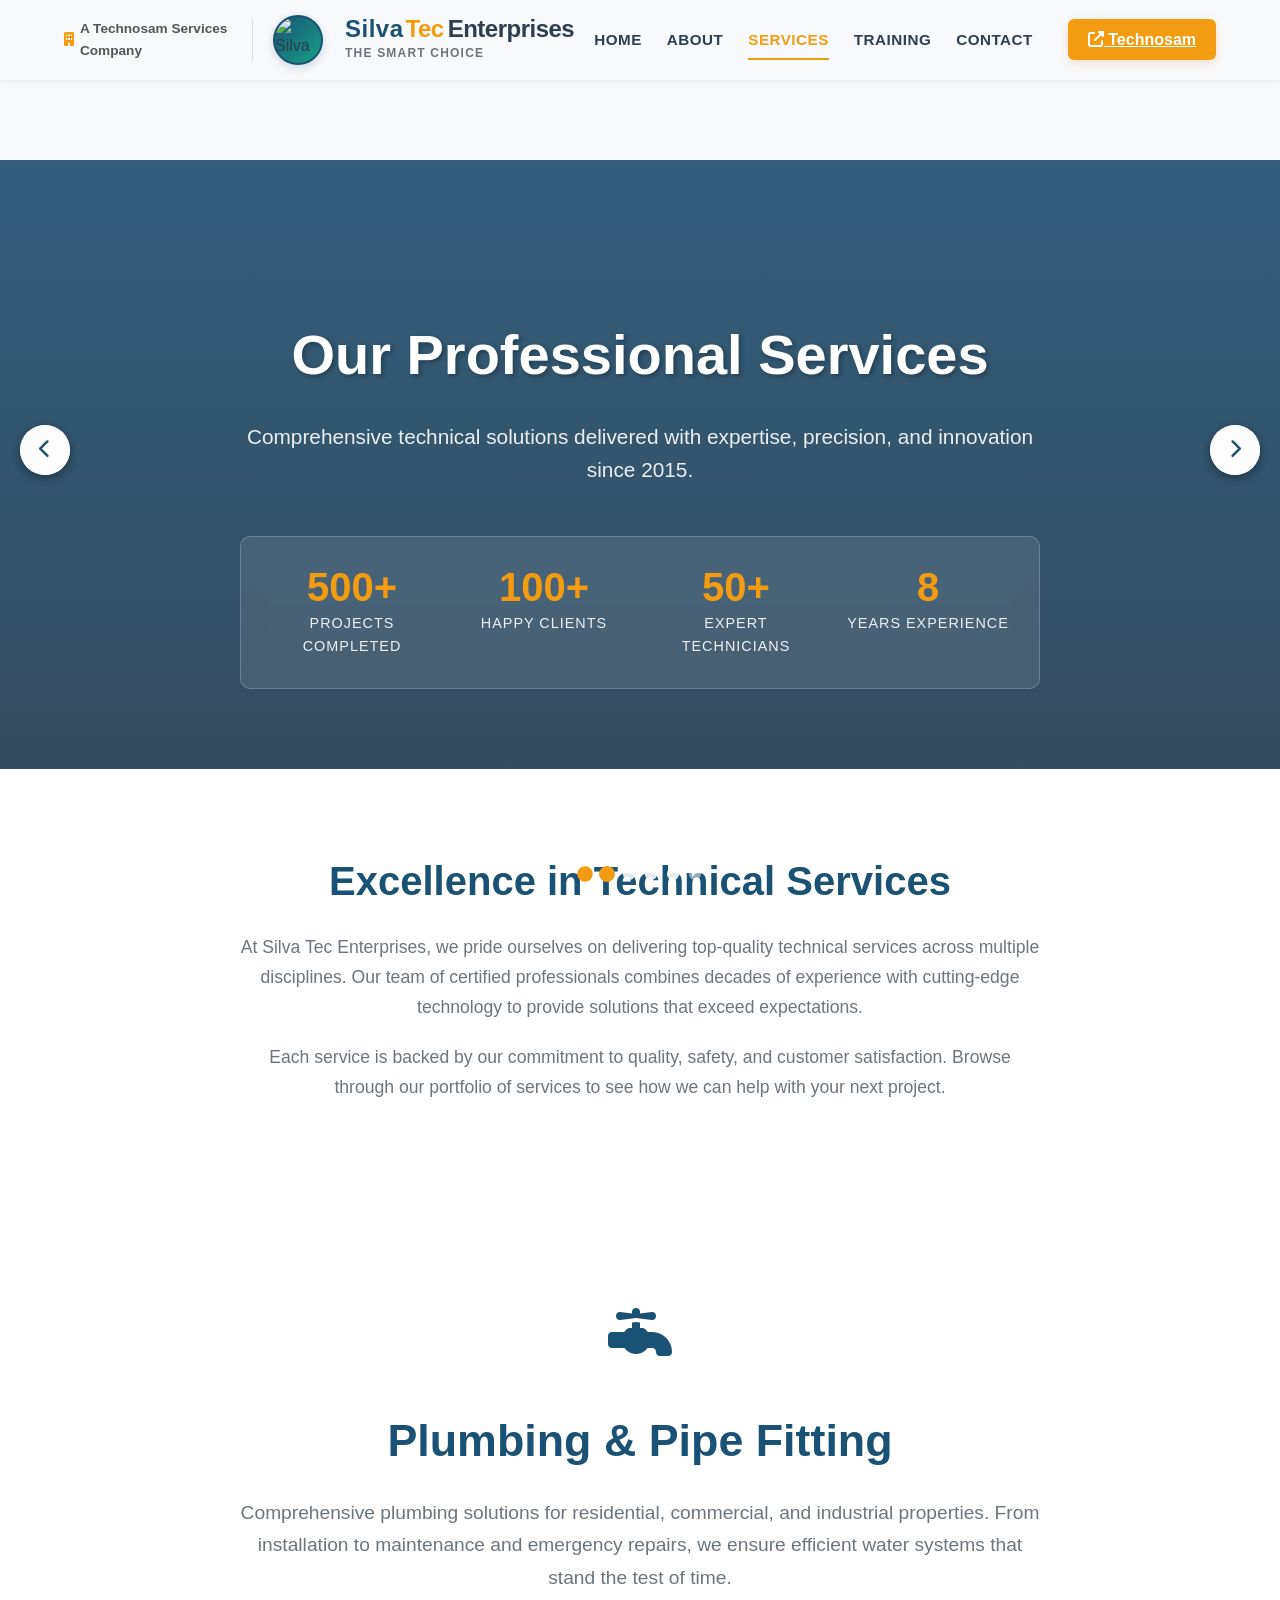
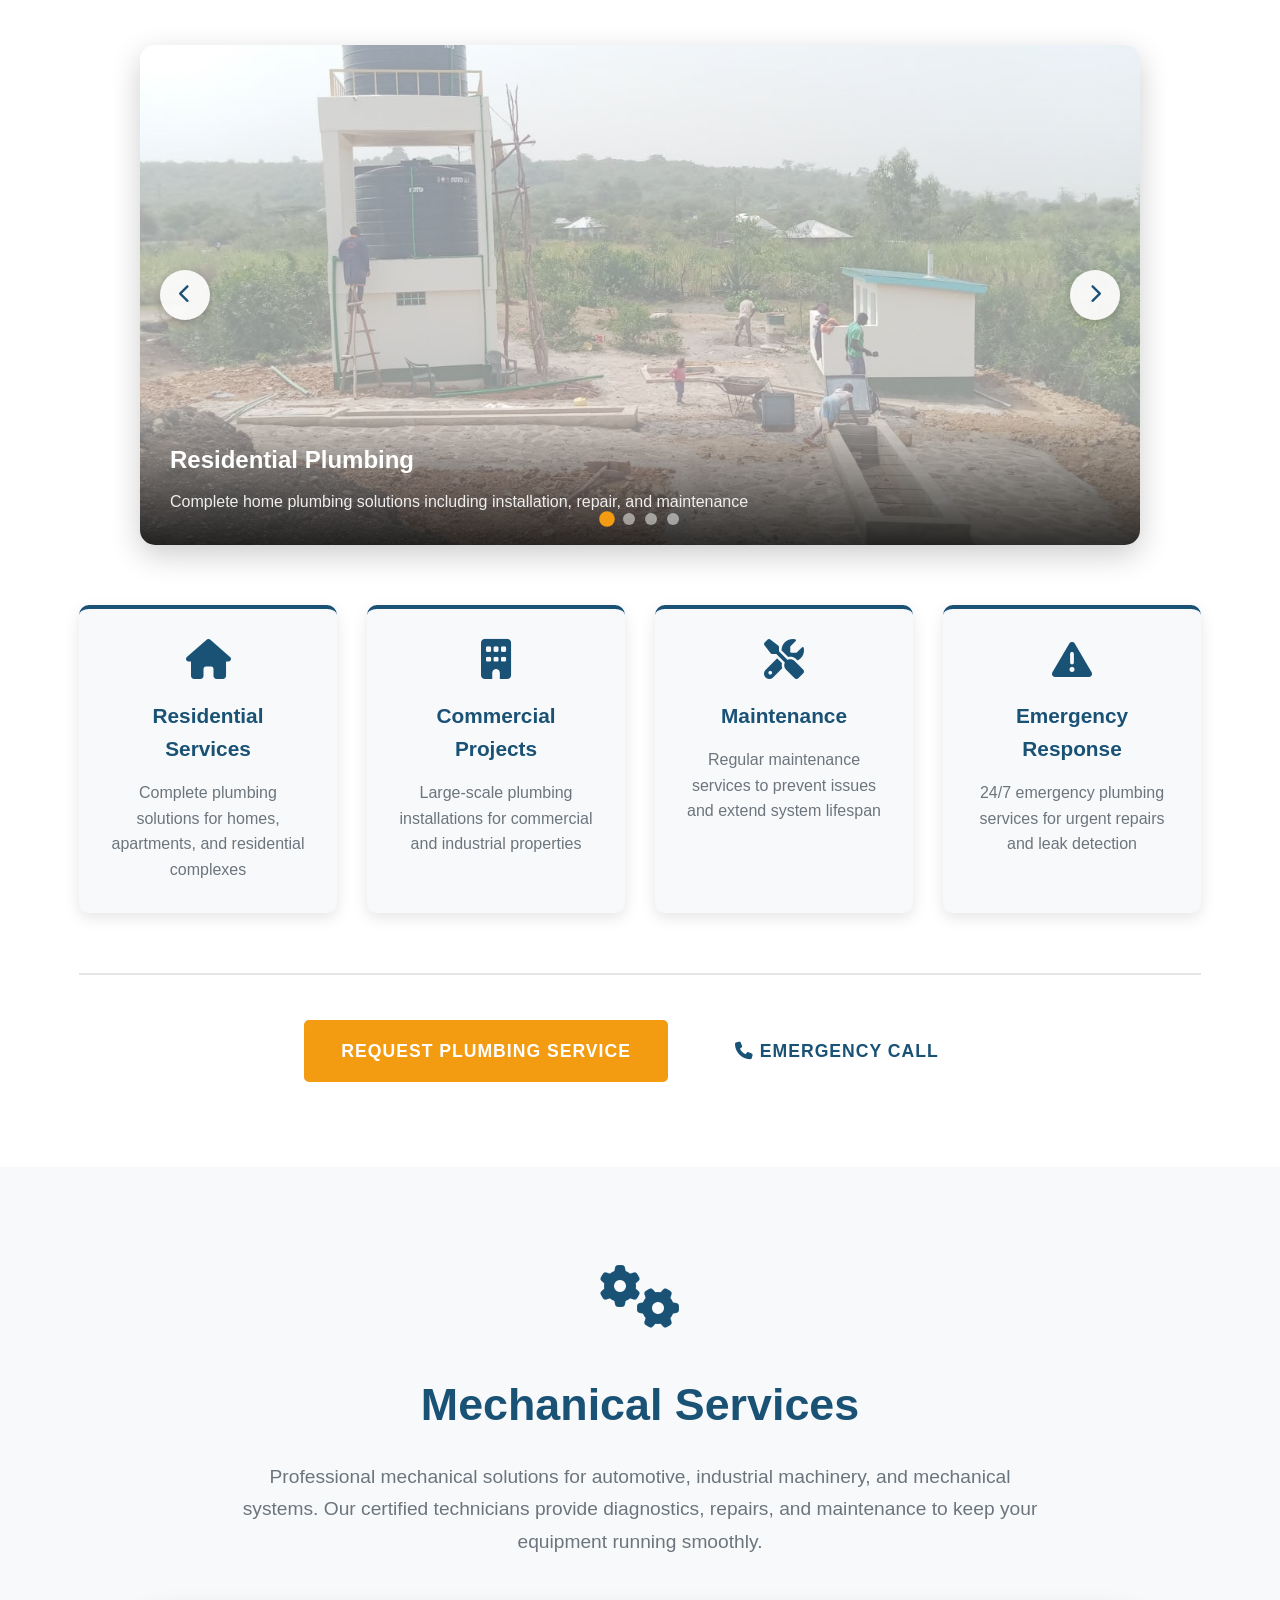
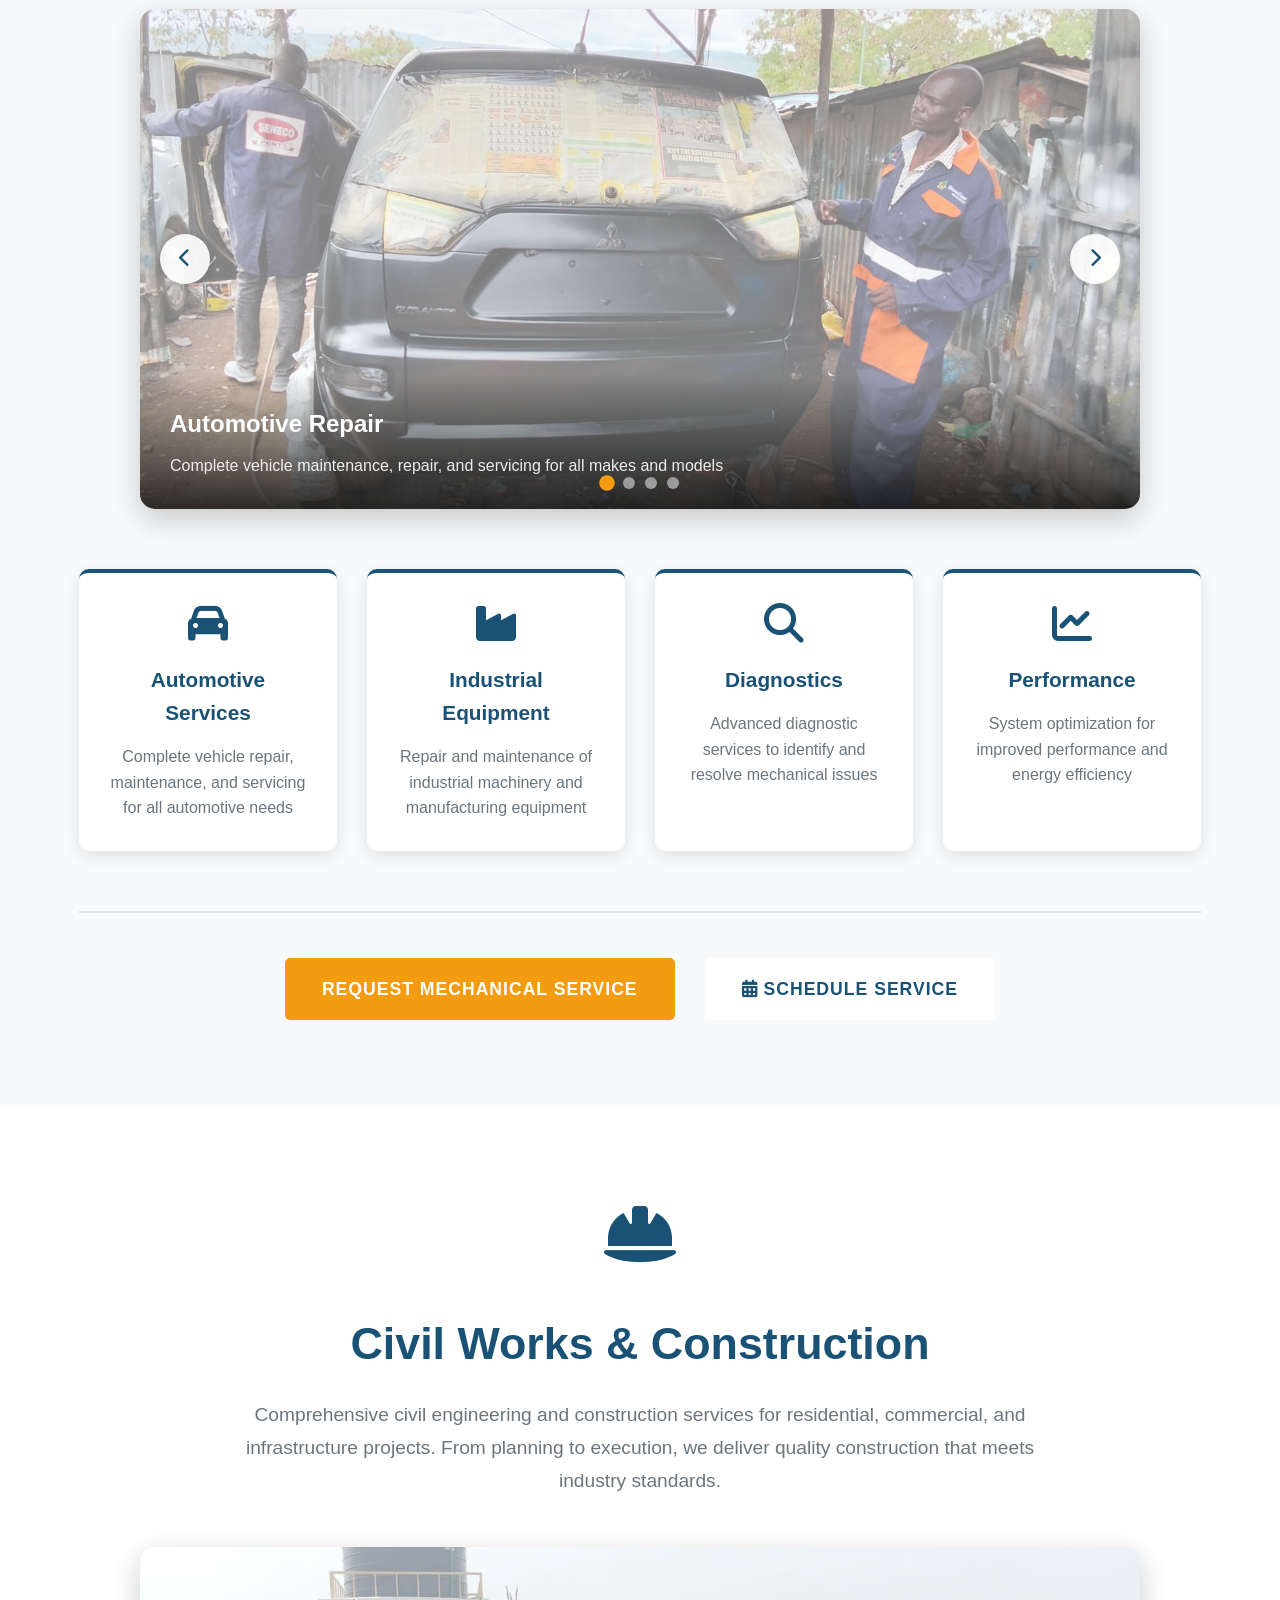
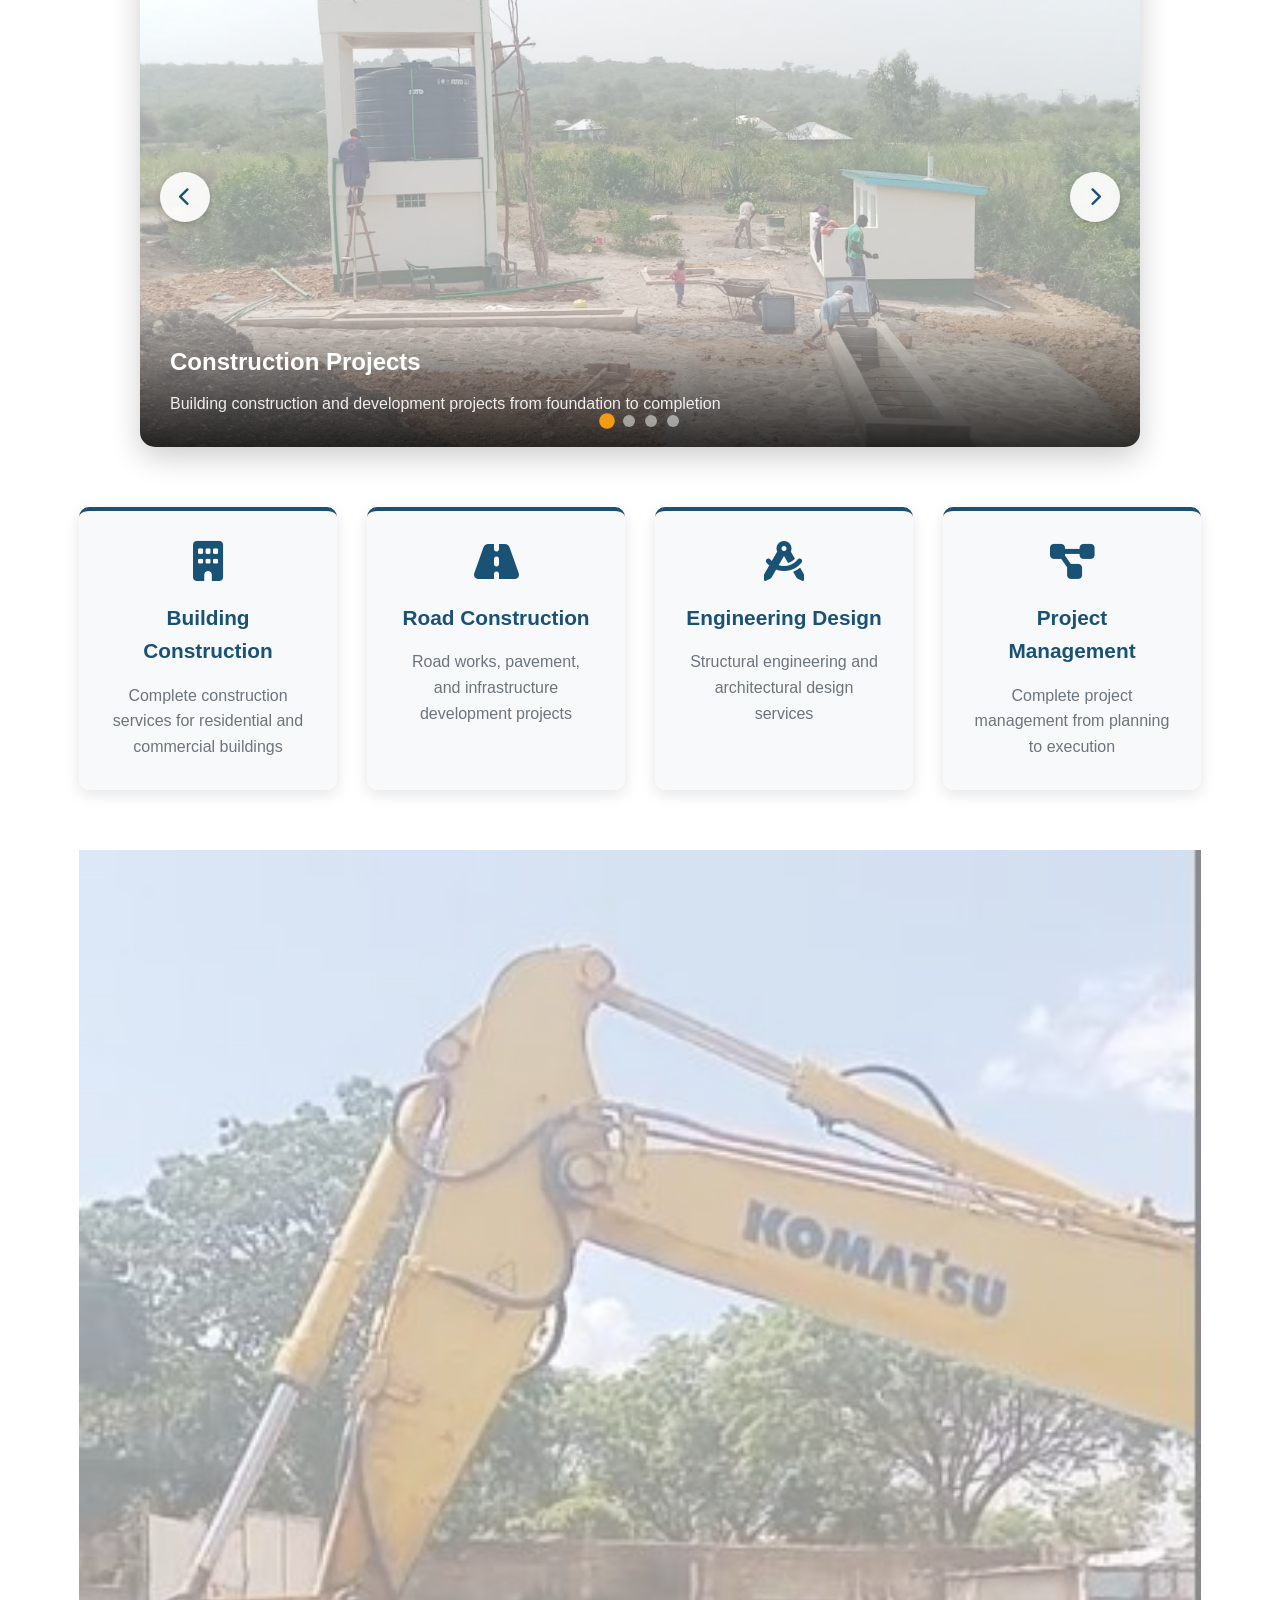
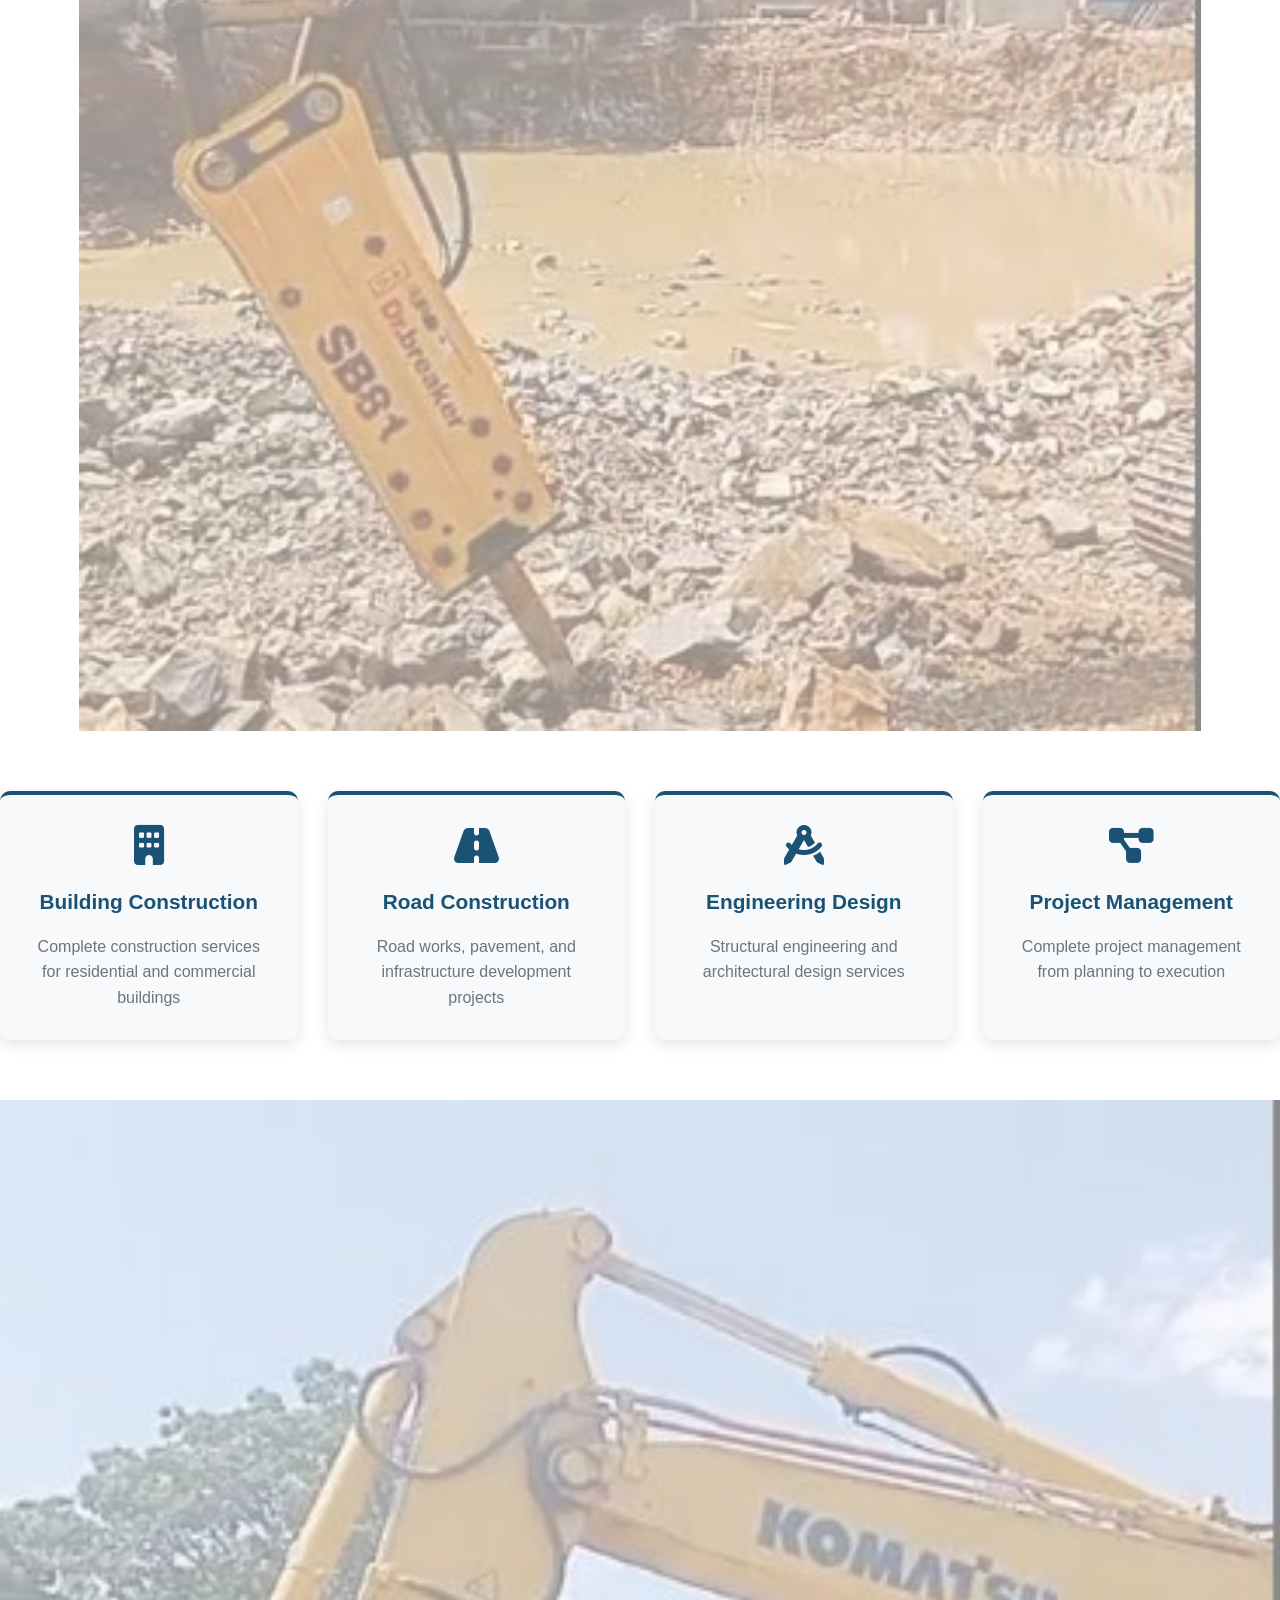
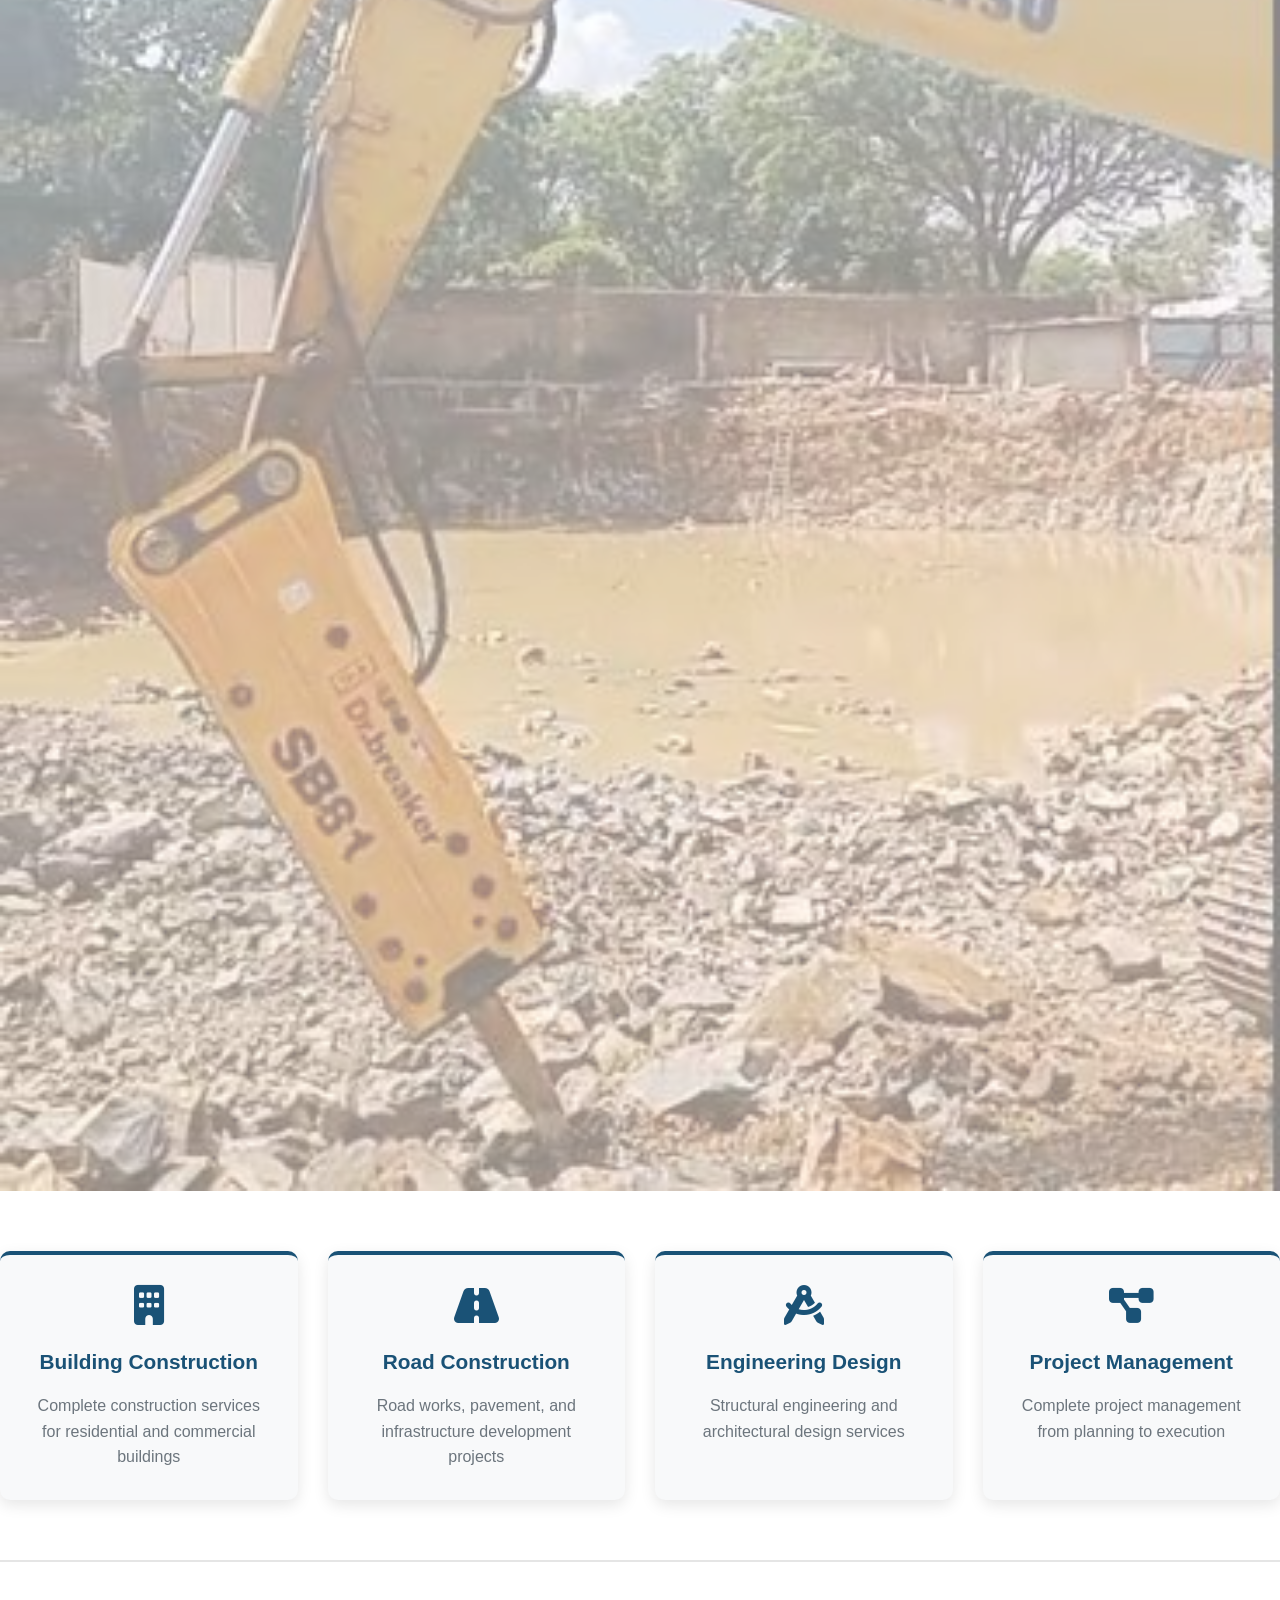
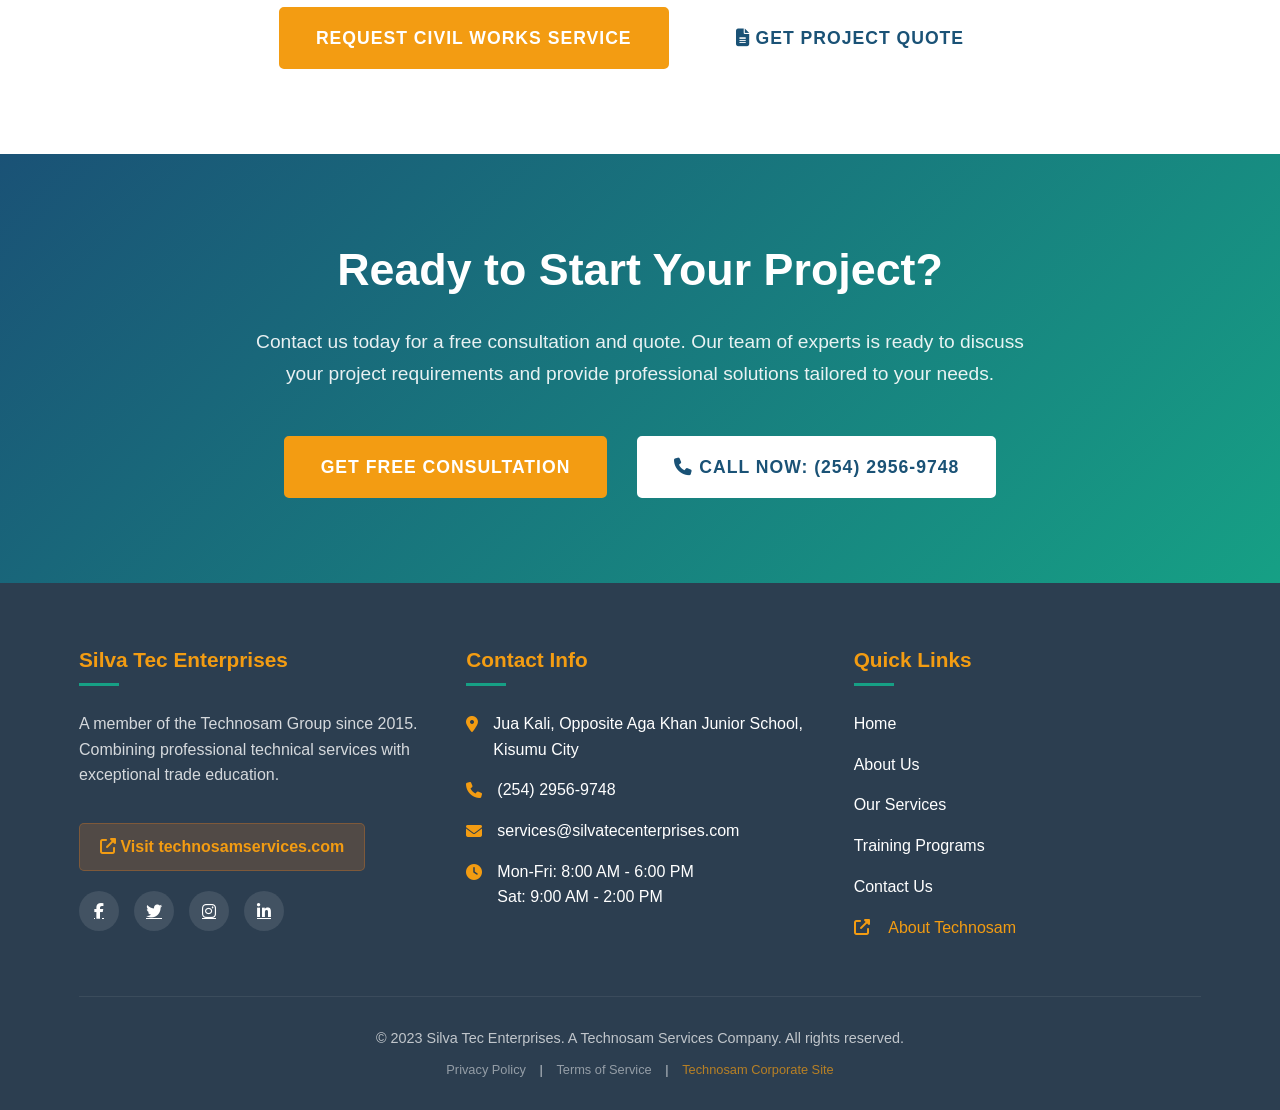
==== services.html @ b2f4f378 "services.html" ====
<!DOCTYPE html>
<html lang="en">
<head>
    <meta charset="UTF-8">
    <meta name="viewport" content="width=device-width, initial-scale=1.0">
    <title>Our Services | Silva Tec Enterprises - Technical Excellence</title>
    <link rel="stylesheet" href="https://cdnjs.cloudflare.com/ajax/libs/font-awesome/6.4.0/css/all.min.css">
    <link rel="stylesheet" href="style.css">
    <link rel="stylesheet" href="services.css">
</head>
<body>
    <!-- Header with Logo - Same as Landing Page -->
    <header>
        <div class="container header-container">
            <div class="logo-section">
                <div class="parent-company">
                    <a href="https://www.technosamservices.com/" target="_blank">
                        <i class="fas fa-building"></i>
                        A Technosam Services Company
                    </a>
                </div>
                
                <div class="logo">
                    <!-- Logo Image -->
                    <div class="logo-image">
                        <img src="https://via.placeholder.com/50x50/1a5276/ffffff?text=STE" alt="Silva Tec Enterprises Logo" id="logo-img">
                    </div>
                    <div class="logo-text-container">
                        <div class="logo-text">
                            <span class="logo-part-1">Silva</span>
                            <span class="logo-part-2">Tec</span>
                            <span class="logo-part-3">Enterprises</span>
                        </div>
                        <div class="logo-subtitle">The Smart Choice</div>
                    </div>
                </div>
            </div>
            
            <button class="mobile-menu-btn" id="mobileMenuBtn">
                <i class="fas fa-bars"></i>
            </button>
            
            <nav id="mainNav">
                <ul class="nav-menu">
                    <li class="nav-item"><a href="index.html" class="nav-link">Home</a></li>
                    <li class="nav-item"><a href="index.html#about" class="nav-link">About</a></li>
                    <li class="nav-item"><a href="#services-hero" class="nav-link active">Services</a></li>
                    <li class="nav-item"><a href="index.html#training" class="nav-link">Training</a></li>
                    <li class="nav-item"><a href="index.html#contact" class="nav-link">Contact</a></li>
                    <li class="nav-item nav-special">
                        <a href="https://www.technosamservices.com/" target="_blank" class="nav-special-link">
                            <i class="fas fa-external-link-alt"></i> Technosam
                        </a>
                    </li>
                </ul>
            </nav>
        </div>
    </header>

    <!-- Services Hero Section -->
    <section class="services-hero" id="services-hero">
        <div class="container">
            <div class="services-hero-content">
                <h1>Our Professional Services</h1>
                <p class="hero-subtitle">Comprehensive technical solutions delivered with expertise, precision, and innovation since 2015.</p>
                <div class="hero-stats">
                    <div class="stat">
                        <span class="stat-number">500+</span>
                        <span class="stat-label">Projects Completed</span>
                    </div>
                    <div class="stat">
                        <span class="stat-number">100+</span>
                        <span class="stat-label">Happy Clients</span>
                    </div>
                    <div class="stat">
                        <span class="stat-number">50+</span>
                        <span class="stat-label">Expert Technicians</span>
                    </div>
                    <div class="stat">
                        <span class="stat-number">8</span>
                        <span class="stat-label">Years Experience</span>
                    </div>
                </div>
            </div>
        </div>
    </section>

    <!-- Services Introduction -->
    <section class="services-intro">
        <div class="container">
            <div class="intro-content">
                <h2>Excellence in Technical Services</h2>
                <p>At Silva Tec Enterprises, we pride ourselves on delivering top-quality technical services across multiple disciplines. Our team of certified professionals combines decades of experience with cutting-edge technology to provide solutions that exceed expectations.</p>
                <p>Each service is backed by our commitment to quality, safety, and customer satisfaction. Browse through our portfolio of services to see how we can help with your next project.</p>
            </div>
        </div>
    </section>

    <!-- Metal Work Service -->
    <!-- Gallery Dots for Metal Work (6 slides) -->
<div class="gallery-dots">
    <span class="dot active" data-slide="0"></span>
    <span class="dot" data-slide="1"></span>
    <span class="dot" data-slide="2"></span>
    <span class="dot" data-slide="3"></span>
    <span class="dot" data-slide="4"></span>
    <span class="dot" data-slide="5"></span>
</div>

    <!-- Plumbing Service -->
    <section class="service-section alt-bg" id="plumbing">
        <div class="container">
            <div class="service-header">
                <div class="service-icon-large">
                    <i class="fas fa-faucet"></i>
                </div>
                <h2>Plumbing & Pipe Fitting</h2>
                <p class="service-description">Comprehensive plumbing solutions for residential, commercial, and industrial properties. From installation to maintenance and emergency repairs, we ensure efficient water systems that stand the test of time.</p>
            </div>
            
            <!-- Service Sliding Gallery -->
            <div class="service-gallery">
                <div class="gallery-container">
                    <div class="gallery-slider">
                        <!-- Slide 1 -->
                        <div class="gallery-slide active">
                            <img src="masonryplumbing.jpg" alt="Residential Plumbing">
                            <div class="slide-caption">
                                <h4>Residential Plumbing</h4>
                                <p>Complete home plumbing solutions including installation, repair, and maintenance</p>
                            </div>
                        </div>
                        <!-- Slide 2 -->
                        <div class="gallery-slide">
                            <img src="complumb.jpg" alt="Commercial Plumbing">
                            <div class="slide-caption">
                                <h4>Commercial Plumbing</h4>
                                <p>Large-scale commercial plumbing systems for offices, hotels, and institutions</p>
                            </div>
                        </div>
                        <!-- Slide 3 -->
                        <div class="gallery-slide">
                            <img src="complumb.jpg" alt="Pipe Installation">
                            <div class="slide-caption">
                                <h4>Pipe Installation</h4>
                                <p>Professional pipe installation using high-quality materials and techniques</p>
                            </div>
                        </div>
                        <!-- Slide 4 -->
                        <div class="gallery-slide">
                            <img src="https://images.unsplash.com/photo-1581093450795-2a6d81f2f37b?ixlib=rb-4.0.3&auto=format&fit=crop&w=1200&q=80" alt="Emergency Repairs">
                            <div class="slide-caption">
                                <h4>Emergency Repairs</h4>
                                <p>24/7 emergency plumbing services for urgent repairs and maintenance</p>
                            </div>
                        </div>
                    </div>
                    
                    <!-- Gallery Controls -->
                    <button class="gallery-prev"><i class="fas fa-chevron-left"></i></button>
                    <button class="gallery-next"><i class="fas fa-chevron-right"></i></button>
                    
                    <!-- Gallery Dots -->
                    <div class="gallery-dots">
                        <span class="dot active" data-slide="0"></span>
                        <span class="dot" data-slide="1"></span>
                        <span class="dot" data-slide="2"></span>
                        <span class="dot" data-slide="3"></span>
                    </div>
                </div>
            </div>
            
            <div class="service-features-grid">
                <div class="feature">
                    <i class="fas fa-home"></i>
                    <h4>Residential Services</h4>
                    <p>Complete plumbing solutions for homes, apartments, and residential complexes</p>
                </div>
                <div class="feature">
                    <i class="fas fa-building"></i>
                    <h4>Commercial Projects</h4>
                    <p>Large-scale plumbing installations for commercial and industrial properties</p>
                </div>
                <div class="feature">
                    <i class="fas fa-tools"></i>
                    <h4>Maintenance</h4>
                    <p>Regular maintenance services to prevent issues and extend system lifespan</p>
                </div>
                <div class="feature">
                    <i class="fas fa-exclamation-triangle"></i>
                    <h4>Emergency Response</h4>
                    <p>24/7 emergency plumbing services for urgent repairs and leak detection</p>
                </div>
            </div>
            
            <div class="service-cta">
                <a href="contact.html" class="cta-button">Request Plumbing Service</a>
                <a href="tel:+25429569748" class="cta-button secondary">
                    <i class="fas fa-phone"></i> Emergency Call
                </a>
            </div>
        </div>
    </section>

    <!-- Mechanics Service -->
    <section class="service-section" id="mechanics">
        <div class="container">
            <div class="service-header">
                <div class="service-icon-large">
                    <i class="fas fa-cogs"></i>
                </div>
                <h2>Mechanical Services</h2>
                <p class="service-description">Professional mechanical solutions for automotive, industrial machinery, and mechanical systems. Our certified technicians provide diagnostics, repairs, and maintenance to keep your equipment running smoothly.</p>
            </div>
            
            <!-- Service Sliding Gallery -->
            <div class="service-gallery">
                <div class="gallery-container">
                    <div class="gallery-slider">
                        <!-- Slide 1 -->
                        <div class="gallery-slide active">
                            <img src="automotive3.jpg" alt="Automotive Repair">
                            <div class="slide-caption">
                                <h4>Automotive Repair</h4>
                                <p>Complete vehicle maintenance, repair, and servicing for all makes and models</p>
                            </div>
                        </div>
                        <!-- Slide 2 -->
                        <div class="gallery-slide">
                            <img src="industrialm1.jpg" alt="Industrial Machinery">
                            <div class="slide-caption">
                                <h4>Industrial Machinery</h4>
                                <p>Repair and maintenance of industrial equipment and manufacturing machinery</p>
                            </div>
                        </div>
                        <!-- Slide 3 -->
                        <div class="gallery-slide">
                            <img src="masonry.JPG" alt="Engine Diagnostics">
                            <div class="slide-caption">
                                <h4>Engine Diagnostics</h4>
                                <p>Advanced engine diagnostic services using state-of-the-art equipment</p>
                            </div>
                        </div>
                        <!-- Slide 4 -->
                        <div class="gallery-slide">
                            <img src="sysopt.jpg" alt="System Optimization">
                            <div class="slide-caption">
                                <h4>System Optimization</h4>
                                <p>Performance optimization and efficiency improvements for mechanical systems</p>
                            </div>
                        </div>
                    </div>
                    
                    <!-- Gallery Controls -->
                    <button class="gallery-prev"><i class="fas fa-chevron-left"></i></button>
                    <button class="gallery-next"><i class="fas fa-chevron-right"></i></button>
                    
                    <!-- Gallery Dots -->
                    <div class="gallery-dots">
                        <span class="dot active" data-slide="0"></span>
                        <span class="dot" data-slide="1"></span>
                        <span class="dot" data-slide="2"></span>
                        <span class="dot" data-slide="3"></span>
                    </div>
                </div>
            </div>
            
            <div class="service-features-grid">
                <div class="feature">
                    <i class="fas fa-car"></i>
                    <h4>Automotive Services</h4>
                    <p>Complete vehicle repair, maintenance, and servicing for all automotive needs</p>
                </div>
                <div class="feature">
                    <i class="fas fa-industry"></i>
                    <h4>Industrial Equipment</h4>
                    <p>Repair and maintenance of industrial machinery and manufacturing equipment</p>
                </div>
                <div class="feature">
                    <i class="fas fa-search"></i>
                    <h4>Diagnostics</h4>
                    <p>Advanced diagnostic services to identify and resolve mechanical issues</p>
                </div>
                <div class="feature">
                    <i class="fas fa-chart-line"></i>
                    <h4>Performance</h4>
                    <p>System optimization for improved performance and energy efficiency</p>
                </div>
            </div>
            
            <div class="service-cta">
                <a href="contact.html" class="cta-button">Request Mechanical Service</a>
                <a href="tel:+25429569748" class="cta-button secondary">
                    <i class="fas fa-calendar-alt"></i> Schedule Service
                </a>
            </div>
        </div>
    </section>

    <!-- Civil Works Service -->
    <section class="service-section alt-bg" id="civil-works">
        <div class="container">
            <div class="service-header">
                <div class="service-icon-large">
                    <i class="fas fa-hard-hat"></i>
                </div>
                <h2>Civil Works & Construction</h2>
                <p class="service-description">Comprehensive civil engineering and construction services for residential, commercial, and infrastructure projects. From planning to execution, we deliver quality construction that meets industry standards.</p>
            </div>
            
            <!-- Service Sliding Gallery -->
            <div class="service-gallery">
                <div class="gallery-container">
                    <div class="gallery-slider">
                        <!-- Slide 1 -->
                        <div class="gallery-slide active">
                            <img src="masonryplumbing.jpg" alt="Construction Projects">
                            <div class="slide-caption">
                                <h4>Construction Projects</h4>
                                <p>Building construction and development projects from foundation to completion</p>
                            </div>
                        </div>
                        <!-- Slide 2 -->
                        <div class="gallery-slide">
                            <img src="mechanical1.jpg" alt="Road Works">
                            <div class="slide-caption">
                                <h4>Road Works</h4>
                                <p>Road construction, maintenance, and repair services for public and private roads</p>
                            </div>
                        </div>
                        <!-- Slide 3 -->
                        <div class="gallery-slide">
                            <img src="https://images.unsplash.com/photo-1541888946425-d81bb19240f5?ixlib=rb-4.0.3&auto=format&fit=crop&w=1200&q=80" alt="Structural Engineering">
                            <div class="slide-caption">
                                <h4>Structural Engineering</h4>
                                <p>Structural design, analysis, and implementation for buildings and infrastructure</p>
                            </div>
                        </div>
                        <!-- Slide 4 -->
                        <div class="gallery-slide">
                            <img src="masonry.JPG" alt="Infrastructure Development">
                            <div class="slide-caption">
                                <h4>Infrastructure Development</h4>
                                <p>Public infrastructure projects including drainage, utilities, and public works</p>
                            </div>
                        </div>
                    </div>
                    
                    <!-- Gallery Controls -->
                    <button class="gallery-prev"><i class="fas fa-chevron-left"></i></button>
                    <button class="gallery-next"><i class="fas fa-chevron-right"></i></button>
                    
                    <!-- Gallery Dots -->
                    <div class="gallery-dots">
                        <span class="dot active" data-slide="0"></span>
                        <span class="dot" data-slide="1"></span>
                        <span class="dot" data-slide="2"></span>
                        <span class="dot" data-slide="3"></span>
                    </div>
                </div>
            </div>
            
            <div class="service-features-grid">
                <div class="feature">
                    <i class="fas fa-building"></i>
                    <h4>Building Construction</h4>
                    <p>Complete construction services for residential and commercial buildings</p>
                </div>
                <div class="feature">
                    <i class="fas fa-road"></i>
                    <h4>Road Construction</h4>
                    <p>Road works, pavement, and infrastructure development projects</p>
                </div>
                <div class="feature">
                    <i class="fas fa-drafting-compass"></i>
                    <h4>Engineering Design</h4>
                    <p>Structural engineering and architectural design services</p>
                </div>
                <div class="feature">
                    <i class="fas fa-project-diagram"></i>
                    <h4>Project Management</h4>
                    <p>Complete project management from planning to execution</p>
                </div>
            </div>

            <div class="gallery-slide">
                            <img src="masonry.JPG" alt="Infrastructure Development">
                            <div class="slide-caption">
                                <h4>Infrastructure Development</h4>
                                <p>Public infrastructure projects including drainage, utilities, and public works</p>
                            </div>
                        </div>
                    </div>
                    
                    <!-- Gallery Controls -->
                    <button class="gallery-prev"><i class="fas fa-chevron-left"></i></button>
                    <button class="gallery-next"><i class="fas fa-chevron-right"></i></button>
                    
                    <!-- Gallery Dots -->
                    <div class="gallery-dots">
                        <span class="dot active" data-slide="0"></span>
                        <span class="dot" data-slide="1"></span>
                        <span class="dot" data-slide="2"></span>
                        <span class="dot" data-slide="3"></span>
                    </div>
                </div>
            </div>
            
            <div class="service-features-grid">
                <div class="feature">
                    <i class="fas fa-building"></i>
                    <h4>Building Construction</h4>
                    <p>Complete construction services for residential and commercial buildings</p>
                </div>
                <div class="feature">
                    <i class="fas fa-road"></i>
                    <h4>Road Construction</h4>
                    <p>Road works, pavement, and infrastructure development projects</p>
                </div>
                <div class="feature">
                    <i class="fas fa-drafting-compass"></i>
                    <h4>Engineering Design</h4>
                    <p>Structural engineering and architectural design services</p>
                </div>
                <div class="feature">
                    <i class="fas fa-project-diagram"></i>
                    <h4>Project Management</h4>
                    <p>Complete project management from planning to execution</p>
                </div>
            </div>

            <div class="gallery-slide">
                            <img src="masonry.JPG" alt="Infrastructure Development">
                            <div class="slide-caption">
                                <h4>Infrastructure Development</h4>
                                <p>Public infrastructure projects including drainage, utilities, and public works</p>
                            </div>
                        </div>
                    </div>
                    
                    <!-- Gallery Controls -->
                    <button class="gallery-prev"><i class="fas fa-chevron-left"></i></button>
                    <button class="gallery-next"><i class="fas fa-chevron-right"></i></button>
                    
                    <!-- Gallery Dots -->
                    <div class="gallery-dots">
                        <span class="dot active" data-slide="0"></span>
                        <span class="dot" data-slide="1"></span>
                        <span class="dot" data-slide="2"></span>
                        <span class="dot" data-slide="3"></span>
                    </div>
                </div>
            </div>
            
            <div class="service-features-grid">
                <div class="feature">
                    <i class="fas fa-building"></i>
                    <h4>Building Construction</h4>
                    <p>Complete construction services for residential and commercial buildings</p>
                </div>
                <div class="feature">
                    <i class="fas fa-road"></i>
                    <h4>Road Construction</h4>
                    <p>Road works, pavement, and infrastructure development projects</p>
                </div>
                <div class="feature">
                    <i class="fas fa-drafting-compass"></i>
                    <h4>Engineering Design</h4>
                    <p>Structural engineering and architectural design services</p>
                </div>
                <div class="feature">
                    <i class="fas fa-project-diagram"></i>
                    <h4>Project Management</h4>
                    <p>Complete project management from planning to execution</p>
                </div>
            </div>
            
            <div class="service-cta">
                <a href="contact.html" class="cta-button">Request Civil Works Service</a>
                <a href="tel:+25429569748" class="cta-button secondary">
                    <i class="fas fa-file-alt"></i> Get Project Quote
                </a>
            </div>
        </div>
    </section>

    <!-- Call to Action Section -->
    <section class="services-cta">
        <div class="container">
            <div class="cta-content">
                <h2>Ready to Start Your Project?</h2>
                <p>Contact us today for a free consultation and quote. Our team of experts is ready to discuss your project requirements and provide professional solutions tailored to your needs.</p>
                <div class="cta-buttons">
                    <a href="contact.html" class="cta-button">Get Free Consultation</a>
                    <a href="tel:+25429569748" class="cta-button secondary">
                        <i class="fas fa-phone"></i> Call Now: (254) 2956-9748
                    </a>
                </div>
            </div>
        </div>
    </section>

    <!-- Footer - Same as Landing Page -->
    <footer id="contact">
        <div class="container">
            <div class="footer-content">
                <div class="footer-column">
                    <h3>Silva Tec Enterprises</h3>
                    <p>A member of the Technosam Group since 2015. Combining professional technical services with exceptional trade education.</p>
                    <a href="https://www.technosamservices.com/" target="_blank" class="footer-samtech-link">
                        <i class="fas fa-external-link-alt"></i> Visit technosamservices.com
                    </a>
                    <div class="social-links">
                        <a href="#"><i class="fab fa-facebook-f"></i></a>
                        <a href="#"><i class="fab fa-twitter"></i></a>
                        <a href="#"><i class="fab fa-instagram"></i></a>
                        <a href="#"><i class="fab fa-linkedin-in"></i></a>
                    </div>
                </div>
                
                <div class="footer-column">
                    <h3>Contact Info</h3>
                    <ul class="contact-info">
                        <li>
                            <i class="fas fa-map-marker-alt"></i>
                            <span>Jua Kali, Opposite Aga Khan Junior School, Kisumu City</span>
                        </li>
                        <li>
                            <i class="fas fa-phone"></i>
                            <span>(254) 2956-9748</span>
                        </li>
                        <li>
                            <i class="fas fa-envelope"></i>
                            <span>services@silvatecenterprises.com</span>
                        </li>
                        <li>
                            <i class="fas fa-clock"></i>
                            <span>Mon-Fri: 8:00 AM - 6:00 PM<br>Sat: 9:00 AM - 2:00 PM</span>
                        </li>
                    </ul>
                </div>
                
                <div class="footer-column">
                    <h3>Quick Links</h3>
                    <ul class="contact-info">
                        <li><a href="index.html" style="color: white; text-decoration: none;">Home</a></li>
                        <li><a href="index.html#about" style="color: white; text-decoration: none;">About Us</a></li>
                        <li><a href="services.html" style="color: white; text-decoration: none;">Our Services</a></li>
                        <li><a href="index.html#training" style="color: white; text-decoration: none;">Training Programs</a></li>
                        <li><a href="index.html#contact" style="color: white; text-decoration: none;">Contact Us</a></li>
                        <li><a href="https://www.technosamservices.com/about" target="_blank" style="color: var(--secondary); text-decoration: none;">
                            <i class="fas fa-external-link-alt"></i> About Technosam
                        </a></li>
                    </ul>
                </div>
            </div>
            
            <div class="copyright">
                <p>&copy; 2023 Silva Tec Enterprises. A Technosam Services Company. All rights reserved.</p>
                <p style="margin-top: 10px; font-size: 0.8rem;">
                    <a href="https://www.technosamservices.com/privacy" target="_blank" style="color: rgba(255,255,255,0.7); text-decoration: none; margin: 0 10px;">Privacy Policy</a> | 
                    <a href="https://www.technosamservices.com/terms" target="_blank" style="color: rgba(255,255,255,0.7); text-decoration: none; margin: 0 10px;">Terms of Service</a> | 
                    <a href="https://www.technosamservices.com/" target="_blank" style="color: var(--secondary); text-decoration: none; margin: 0 10px;">Technosam Corporate Site</a>
                </p>
            </div>
        </div>
    </footer>

    <script src="script.js"></script>
    <script src="services.js"></script>
</body>
</html>
---- style.css ----
/* Base Styles & Variables */
:root {
    --primary: #1a5276;
    --secondary: #e67e22;
    --accent: #2e86c1;
    --light: #f8f9fa;
    --dark: #2c3e50;
    --gray: #7f8c8d;
    --shadow: 0 5px 15px rgba(0, 0, 0, 0.1);
    --transition: all 0.3s ease;
}

* {
    margin: 0;
    padding: 0;
    box-sizing: border-box;
}

body {
    font-family: 'Segoe UI', Tahoma, Geneva, Verdana, sans-serif;
    line-height: 1.6;
    color: var(--dark);
    background-color: var(--light);
}

.container {
    width: 90%;
    max-width: 1200px;
    margin: 0 auto;
    padding: 0 15px;
}

/* Header & Navigation */
/* ============================================
   LOGO STYLES - UPDATED
   ============================================ */
.logo {
    display: flex;
    align-items: center;
    gap: 12px;
}

.logo-image {
    width: 50px;
    height: 50px;
    flex-shrink: 0;
    border-radius: 10px;
    overflow: hidden;
    background: linear-gradient(135deg, var(--primary), var(--accent));
    display: flex;
    align-items: center;
    justify-content: center;
    border: 2px solid var(--primary);
    box-shadow: 0 3px 10px rgba(26, 82, 118, 0.2);
}

.logo-image img {
    width: 100%;
    height: 100%;
    object-fit: cover;
    transition: var(--transition);
}

.logo-text-container {
    display: flex;
    flex-direction: column;
}

.logo-text {
    font-family: 'Segoe UI', Arial, sans-serif;
    font-size: 24px;
    font-weight: 800;
    color: var(--dark);
    line-height: 1;
    letter-spacing: -0.5px;
    display: flex;
    align-items: baseline;
    white-space: nowrap;
}

.logo-part-1 {
    color: var(--primary);
    font-weight: 900;
    letter-spacing: 0.5px;
}

.logo-part-2 {
    color: var(--secondary);
    font-weight: 900;
    margin-left: 2px;
}

.logo-part-3 {
    color: var(--dark);
    font-weight: 700;
    margin-left: 4px;
}

.logo-subtitle {
    font-size: 0.75rem;
    color: var(--gray);
    margin-top: 3px;
    font-weight: 600;
    letter-spacing: 1.2px;
    text-transform: uppercase;
}

/* ============================================
   NAVIGATION BAR - UPDATED
   ============================================ */
.nav-menu {
    display: flex;
    list-style: none;
    align-items: center;
    gap: 25px;
    margin: 0;
    padding: 0;
}

.nav-item {
    position: relative;
}

.nav-link {
    text-decoration: none;
    color: var(--dark);
    font-weight: 600;
    font-size: 0.95rem;
    padding: 8px 0;
    transition: var(--transition);
    display: flex;
    align-items: center;
    gap: 6px;
    text-transform: uppercase;
    letter-spacing: 0.5px;
}

.nav-link:hover {
    color: var(--secondary);
}

.nav-link:after {
    content: '';
    position: absolute;
    bottom: 0;
    left: 0;
    width: 0;
    height: 2px;
    background-color: var(--secondary);
    transition: var(--transition);
}

.nav-link:hover:after {
    width: 100%;
}

.nav-special {
    margin-left: 10px;
}

.nav-special-link {
    background: linear-gradient(135deg, var(--secondary), #f39c12);
    color: white !important;
    padding: 10px 18px !important;
    border-radius: 6px;
    font-weight: 700;
    border: 2px solid transparent;
    transition: all 0.3s ease;
    box-shadow: 0 3px 10px rgba(230, 126, 34, 0.2);
}

.nav-special-link:hover {
    background: transparent;
    color: var(--secondary) !important;
    border-color: var(--secondary);
    transform: translateY(-2px);
    box-shadow: 0 5px 15px rgba(230, 126, 34, 0.3);
}

.nav-special-link:after {
    display: none;
}

/* ============================================
   HEADER CONTAINER UPDATES
   ============================================ */
.header-container {
    display: flex;
    justify-content: space-between;
    align-items: center;
    padding: 15px 0;
    gap: 20px;
}

.logo-section {
    display: flex;
    align-items: center;
    gap: 20px;
    flex: 1;
}

.parent-company {
    display: flex;
    align-items: center;
    padding-right: 20px;
    border-right: 1px solid rgba(0,0,0,0.1);
}

.parent-company a {
    display: flex;
    align-items: center;
    text-decoration: none;
    color: #555;
    font-size: 0.85rem;
    transition: var(--transition);
    gap: 6px;
    font-weight: 600;
}

.parent-company a:hover {
    color: var(--secondary);
}

.parent-company i {
    color: var(--secondary);
}

/* ============================================
   RESPONSIVE UPDATES FOR NAVIGATION
   ============================================ */
@media (max-width: 1200px) {
    .nav-menu {
        gap: 20px;
    }
    
    .logo-text {
        font-size: 22px;
    }
}

@media (max-width: 1100px) {
    .parent-company {
        display: none;
    }
    
    .nav-menu {
        gap: 15px;
    }
    
    .nav-link {
        font-size: 0.9rem;
    }
    
    .nav-special-link {
        padding: 8px 15px !important;
    }
}

@media (max-width: 992px) {
    .logo-text {
        font-size: 20px;
    }
    
    .logo-subtitle {
        font-size: 0.7rem;
    }
    
    .nav-menu {
        gap: 12px;
    }
}

@media (max-width: 768px) {
    .mobile-menu-btn {
        display: block;
        order: 3;
    }
    
    nav {
        position: fixed;
        top: 80px;
        left: 0;
        width: 100%;
        background-color: white;
        box-shadow: var(--shadow);
        transform: translateY(-100%);
        opacity: 0;
        visibility: hidden;
        transition: var(--transition);
        z-index: 999;
    }
    
    nav.active {
        transform: translateY(0);
        opacity: 1;
        visibility: visible;
    }
    
    .nav-menu {
        flex-direction: column;
        padding: 20px;
        gap: 0;
        width: 100%;
    }
    
    .nav-item {
        width: 100%;
        border-bottom: 1px solid rgba(0, 0, 0, 0.05);
    }
    
    .nav-item:last-child {
        border-bottom: none;
    }
    
    .nav-link {
        padding: 15px 0;
        display: flex;
        width: 100%;
    }
    
    .nav-special {
        margin-left: 0;
        margin-top: 10px;
    }
    
    .nav-special-link {
        width: 100%;
        text-align: center;
        justify-content: center;
    }
    
    .header-container {
        gap: 10px;
    }
    
    .logo-section {
        flex: 1;
        justify-content: flex-start;
    }
}

@media (max-width: 576px) {
    .logo-image {
        width: 40px;
        height: 40px;
    }
    
    .logo-text {
        font-size: 18px;
    }
    
    .logo-subtitle {
        font-size: 0.65rem;
        letter-spacing: 1px;
    }
}

/* Hero Section */
.hero {
    padding: 150px 0 80px;
    background: linear-gradient(rgba(26, 82, 118, 0.85), rgba(44, 62, 80, 0.9)), url('https://images.unsplash.com/photo-1581094794329-c8112a89af12?ixlib=rb-4.0.3&auto=format&fit=crop&w=1950&q=80');
    background-size: cover;
    background-position: center;
    color: white;
    text-align: center;
}

.hero-badge {
    display: inline-block;
    background-color: rgba(255, 255, 255, 0.2);
    color: white;
    padding: 8px 20px;
    border-radius: 30px;
    font-size: 0.9rem;
    margin-bottom: 20px;
    border: 1px solid rgba(255, 255, 255, 0.3);
}

.hero-badge a {
    color: white;
    text-decoration: none;
    transition: var(--transition);
}

.hero-badge a:hover {
    color: var(--secondary);
}

.hero h1 {
    font-size: 3.2rem;
    margin-bottom: 20px;
    line-height: 1.2;
}

.hero p {
    font-size: 1.2rem;
    max-width: 800px;
    margin: 0 auto 30px;
    opacity: 0.9;
}

.cta-button {
    display: inline-block;
    background-color: var(--secondary);
    color: white;
    padding: 15px 35px;
    border-radius: 5px;
    text-decoration: none;
    font-weight: 700;
    font-size: 1.1rem;
    transition: var(--transition);
    border: 2px solid var(--secondary);
    text-transform: uppercase;
    letter-spacing: 1px;
    margin: 5px;
}

.cta-button:hover {
    background-color: transparent;
    color: var(--secondary);
}

.samtech-button {
    background-color: transparent;
    border-color: white;
}

.samtech-button:hover {
    background-color: white;
    color: var(--primary);
}

/* Section Title */
.section-title {
    text-align: center;
    margin-bottom: 60px;
}

.section-title h2 {
    font-size: 2.5rem;
    color: var(--primary);
    margin-bottom: 15px;
    position: relative;
    display: inline-block;
}

.section-title h2:after {
    content: '';
    position: absolute;
    width: 70px;
    height: 4px;
    background-color: var(--secondary);
    bottom: -10px;
    left: 50%;
    transform: translateX(-50%);
}

.section-title p {
    color: var(--gray);
    max-width: 700px;
    margin: 0 auto;
}

/* Services Section */
.services {
    padding: 80px 0;
    background-color: white;
}

.services-grid {
    display: grid;
    grid-template-columns: repeat(auto-fit, minmax(300px, 1fr));
    gap: 30px;
}

.service-card {
    background-color: white;
    border-radius: 10px;
    overflow: hidden;
    box-shadow: var(--shadow);
    transition: var(--transition);
    text-align: center;
    padding: 30px 20px;
    position: relative;
}

.service-card:hover {
    transform: translateY(-10px);
    box-shadow: 0 15px 30px rgba(0, 0, 0, 0.15);
}

.service-icon {
    width: 80px;
    height: 80px;
    background-color: rgba(46, 134, 193, 0.1);
    border-radius: 50%;
    display: flex;
    align-items: center;
    justify-content: center;
    margin: 0 auto 25px;
    color: var(--accent);
    font-size: 32px;
}

.service-card h3 {
    font-size: 1.5rem;
    margin-bottom: 15px;
    color: var(--primary);
}

/* About Section */
.about {
    padding: 80px 0;
    background-color: #f5f7fa;
}

.about-content {
    display: flex;
    align-items: center;
    gap: 50px;
}

.about-text {
    flex: 1;
}

.about-text h3 {
    font-size: 2rem;
    color: var(--primary);
    margin-bottom: 20px;
}

.about-text p {
    margin-bottom: 20px;
    color: var(--gray);
}

.founders {
    display: flex;
    flex-wrap: wrap;
    gap: 20px;
    margin-top: 30px;
}

.founder-card {
    background-color: white;
    border-radius: 8px;
    padding: 20px;
    box-shadow: var(--shadow);
    flex: 1;
    min-width: 200px;
}

.founder-card h4 {
    color: var(--primary);
    margin-bottom: 5px;
    font-size: 1.2rem;
}

.founder-card .title {
    color: var(--secondary);
    font-weight: 600;
    font-size: 0.9rem;
    margin-bottom: 10px;
}

.about-image {
    flex: 1;
    border-radius: 10px;
    overflow: hidden;
    box-shadow: var(--shadow);
}

.about-image img {
    width: 100%;
    height: auto;
    display: block;
    transition: var(--transition);
}

.about-image:hover img {
    transform: scale(1.05);
}

/* Training Section */
.training {
    padding: 80px 0;
    background-color: white;
}

.training-intro {
    text-align: center;
    max-width: 800px;
    margin: 0 auto 50px;
}

.training-intro h3 {
    font-size: 1.8rem;
    color: var(--primary);
    margin-bottom: 20px;
}

.departments-grid {
    display: grid;
    grid-template-columns: repeat(auto-fit, minmax(350px, 1fr));
    gap: 30px;
    margin-bottom: 50px;
}

.department-card {
    background-color: white;
    border-radius: 10px;
    overflow: hidden;
    box-shadow: var(--shadow);
    transition: var(--transition);
    border-top: 5px solid var(--secondary);
}

.department-card:hover {
    transform: translateY(-10px);
    box-shadow: 0 15px 30px rgba(0, 0, 0, 0.15);
}

.department-header {
    background-color: var(--primary);
    color: white;
    padding: 20px;
}

.department-header h3 {
    font-size: 1.5rem;
    margin-bottom: 5px;
}

.department-header .subtitle {
    font-size: 0.9rem;
    opacity: 0.8;
}

.department-content {
    padding: 25px;
}

.courses-list {
    list-style: none;
    margin-bottom: 25px;
}

.courses-list li {
    margin-bottom: 10px;
    padding-left: 25px;
    position: relative;
}

.courses-list li:before {
    content: '\f00c';
    font-family: 'Font Awesome 6 Free';
    font-weight: 900;
    position: absolute;
    left: 0;
    color: var(--secondary);
}

.training-cta {
    text-align: center;
    padding: 40px;
    background-color: #f5f7fa;
    border-radius: 10px;
    margin-top: 30px;
}

.training-cta h3 {
    font-size: 1.8rem;
    color: var(--primary);
    margin-bottom: 15px;
}

/* Partnership Banner */
.partnership-banner {
    padding: 60px 0;
    background-color: var(--primary);
    color: white;
    text-align: center;
}

.partnership-banner h2 {
    font-size: 2.2rem;
    margin-bottom: 20px;
}

.partnership-banner p {
    max-width: 800px;
    margin: 0 auto 30px;
    font-size: 1.1rem;
    opacity: 0.9;
}

.partner-logo {
    display: inline-flex;
    align-items: center;
    background-color: rgba(255, 255, 255, 0.1);
    padding: 15px 25px;
    border-radius: 8px;
    margin-top: 20px;
    transition: var(--transition);
    text-decoration: none;
    color: white;
}

.partner-logo:hover {
    background-color: rgba(255, 255, 255, 0.2);
    transform: translateY(-5px);
}

.partner-logo i {
    font-size: 2rem;
    margin-right: 15px;
    color: var(--secondary);
}

.partner-logo span {
    font-size: 1.5rem;
    font-weight: 700;
}

/* Call to Action */
.cta-section {
    padding: 80px 0;
    background: linear-gradient(to right, var(--primary), var(--accent));
    color: white;
    text-align: center;
}

.cta-section h2 {
    font-size: 2.5rem;
    margin-bottom: 20px;
}

.cta-section p {
    max-width: 700px;
    margin: 0 auto 40px;
    font-size: 1.1rem;
    opacity: 0.9;
}

.cta-button.secondary {
    background-color: white;
    color: var(--primary);
    border-color: white;
}

.cta-button.secondary:hover {
    background-color: transparent;
    color: white;
}

/* Logo Image Styles */
.logo-image {
    width: 50px;
    height: 50px;
    margin-right: 10px;
    border-radius: 50%;
    overflow: hidden;
    background-color: var(--primary);
    display: flex;
    align-items: center;
    justify-content: center;
}

.logo-image img {
    width: 100%;
    height: 100%;
    object-fit: cover;
}

/* Service Gallery Link */
.service-link {
    margin-top: 15px;
    padding-top: 15px;
    border-top: 1px solid rgba(0,0,0,0.1);
}

.view-gallery {
    color: var(--accent);
    text-decoration: none;
    font-weight: 600;
    font-size: 0.9rem;
    display: inline-flex;
    align-items: center;
    transition: var(--transition);
}

.view-gallery:hover {
    color: var(--secondary);
}

.view-gallery i {
    margin-left: 5px;
    font-size: 0.8rem;
}

/* Founder Images */
.founder-image {
    width: 80px;
    height: 80px;
    border-radius: 50%;
    overflow: hidden;
    margin: 0 auto 15px;
    border: 3px solid var(--secondary);
}

.founder-image img {
    width: 100%;
    height: 100%;
    object-fit: cover;
}

/* Gallery Modal Styles */
.gallery-modal {
    max-width: 900px;
}

.gallery-grid {
    display: grid;
    grid-template-columns: repeat(auto-fill, minmax(250px, 1fr));
    gap: 20px;
    margin-top: 20px;
}

.gallery-item {
    border-radius: 8px;
    overflow: hidden;
    box-shadow: var(--shadow);
    transition: var(--transition);
}

.gallery-item:hover {
    transform: translateY(-5px);
    box-shadow: 0 10px 20px rgba(0,0,0,0.15);
}

.gallery-image {
    width: 100%;
    height: 180px;
    overflow: hidden;
}

.gallery-image img {
    width: 100%;
    height: 100%;
    object-fit: cover;
    transition: transform 0.5s ease;
}

.gallery-item:hover .gallery-image img {
    transform: scale(1.05);
}

.gallery-caption {
    padding: 15px;
    background-color: white;
}

.gallery-caption h4 {
    margin-bottom: 5px;
    color: var(--primary);
}

.gallery-caption p {
    font-size: 0.9rem;
    color: var(--gray);
    margin-bottom: 0;
}

/* Apply Now button specific styles */
.apply-now-btn {
    background-color: #28a745;
    border-color: #28a745;
}

.apply-now-btn:hover {
    background-color: transparent;
    color: #28a745;
}

/* Responsive adjustments for gallery */
@media (max-width: 768px) {
    .gallery-grid {
        grid-template-columns: repeat(auto-fill, minmax(200px, 1fr));
    }
}

@media (max-width: 576px) {
    .gallery-grid {
        grid-template-columns: 1fr;
    }
    
    .founder-card {
        text-align: center;
    }
}

/* Footer */
footer {
    background-color: var(--dark);
    color: white;
    padding: 60px 0 30px;
}

.footer-content {
    display: grid;
    grid-template-columns: repeat(auto-fit, minmax(250px, 1fr));
    gap: 40px;
    margin-bottom: 40px;
}

.footer-column h3 {
    font-size: 1.3rem;
    margin-bottom: 25px;
    color: var(--secondary);
    position: relative;
    padding-bottom: 10px;
}

.footer-column h3:after {
    content: '';
    position: absolute;
    width: 40px;
    height: 3px;
    background-color: var(--accent);
    bottom: 0;
    left: 0;
}

.footer-column p {
    margin-bottom: 20px;
    opacity: 0.8;
}

.contact-info {
    list-style: none;
}

.contact-info li {
    margin-bottom: 15px;
    display: flex;
    align-items: flex-start;
}

.contact-info li i {
    margin-right: 15px;
    color: var(--secondary);
    margin-top: 5px;
}

.footer-samtech-link {
    display: inline-block;
    background-color: rgba(230, 126, 34, 0.2);
    color: var(--secondary);
    padding: 10px 20px;
    border-radius: 5px;
    text-decoration: none;
    margin-top: 15px;
    font-weight: 600;
    transition: var(--transition);
    border: 1px solid rgba(230, 126, 34, 0.3);
}

.footer-samtech-link:hover {
    background-color: rgba(230, 126, 34, 0.3);
    transform: translateY(-3px);
}

.social-links {
    display: flex;
    gap: 15px;
    margin-top: 20px;
}

.social-links a {
    display: inline-flex;
    align-items: center;
    justify-content: center;
    width: 40px;
    height: 40px;
    background-color: rgba(255, 255, 255, 0.1);
    border-radius: 50%;
    color: white;
    transition: var(--transition);
}

.social-links a:hover {
    background-color: var(--secondary);
    transform: translateY(-5px);
}

.copyright {
    text-align: center;
    padding-top: 30px;
    border-top: 1px solid rgba(255, 255, 255, 0.1);
    opacity: 0.7;
    font-size: 0.9rem;
}

/* Modal Styles */
.modal {
    display: none;
    position: fixed;
    top: 0;
    left: 0;
    width: 100%;
    height: 100%;
    background-color: rgba(0, 0, 0, 0.7);
    z-index: 2000;
    overflow-y: auto;
}

.modal-content {
    background-color: white;
    margin: 50px auto;
    padding: 30px;
    border-radius: 10px;
    width: 90%;
    max-width: 800px;
    position: relative;
    box-shadow: 0 10px 30px rgba(0, 0, 0, 0.3);
}

.close-modal {
    position: absolute;
    top: 15px;
    right: 20px;
    font-size: 28px;
    cursor: pointer;
    color: var(--gray);
    transition: var(--transition);
}

.close-modal:hover {
    color: var(--secondary);
}

.modal-title {
    color: var(--primary);
    margin-bottom: 20px;
    padding-bottom: 10px;
    border-bottom: 2px solid var(--secondary);
}

/* Responsive Design */
@media (max-width: 1100px) {
    .parent-company {
        display: none;
    }
}

@media (max-width: 992px) {
    .hero h1 {
        font-size: 2.5rem;
    }
    
    .about-content, .training-content {
        flex-direction: column;
    }
    
    .about-image, .about-text {
        width: 100%;
    }
}

@media (max-width: 768px) {
    .mobile-menu-btn {
        display: block;
    }
    
    nav {
        position: fixed;
        top: 80px;
        left: 0;
        width: 100%;
        background-color: white;
        box-shadow: var(--shadow);
        transform: translateY(-100%);
        opacity: 0;
        visibility: hidden;
        transition: var(--transition);
    }
    
    nav.active {
        transform: translateY(0);
        opacity: 1;
        visibility: visible;
    }
    
    nav ul {
        flex-direction: column;
        padding: 20px;
    }
    
    nav ul li {
        margin: 0;
        border-bottom: 1px solid rgba(0, 0, 0, 0.05);
    }
    
    nav ul li a {
        display: block;
        padding: 15px 0;
    }
    
    .nav-samtech-link {
        background-color: transparent;
        border: none;
        padding: 15px 0;
    }
    
    .hero {
        padding: 130px 0 60px;
    }
    
    .hero h1 {
        font-size: 2.2rem;
    }
    
    .section-title h2 {
        font-size: 2rem;
    }
    
    .departments-grid {
        grid-template-columns: 1fr;
    }
}

@media (max-width: 576px) {
    .hero h1 {
        font-size: 1.8rem;
    }
    
    .cta-button {
        padding: 12px 25px;
        font-size: 1rem;
        display: block;
        margin: 10px auto;
        max-width: 300px;
    }
    
    .service-card, .department-card {
        padding: 20px 15px;
    }
    
    .modal-content {
        padding: 20px;
        margin: 20px auto;
    }
}
---- services.css ----
/* ============================================
   GLOBAL VARIABLES & BASE STYLES
   ============================================ */
:root {
    --primary: #1a5276;
    --primary-light: #2c7bb6;
    --secondary: #f39c12;
    --accent: #16a085;
    --light: #f8f9fa;
    --dark: #2c3e50;
    --gray: #6c757d;
    --shadow: 0 5px 15px rgba(0,0,0,0.1);
    --border-radius: 10px;
    --transition: all 0.3s ease;
    --cubic-bezier: cubic-bezier(0.645, 0.045, 0.355, 1);
}

/* ============================================
   SERVICES HERO SECTION
   ============================================ */
.services-hero {
    padding: 150px 0 80px;
    background: linear-gradient(rgba(26, 82, 118, 0.9), rgba(44, 62, 80, 0.95)), 
                url('https://images.unsplash.com/photo-1581094794329-c8112a89af12?ixlib=rb-4.0.3&auto=format&fit=crop&w=1600&q=80');
    background-size: cover;
    background-position: center;
    background-attachment: fixed;
    color: white;
    text-align: center;
    margin-top: 80px;
}

.services-hero-content {
    max-width: 800px;
    margin: 0 auto;
}

.services-hero h1 {
    font-size: 3.5rem;
    margin-bottom: 20px;
    text-shadow: 2px 2px 4px rgba(0,0,0,0.3);
}

.hero-subtitle {
    font-size: 1.3rem;
    margin-bottom: 40px;
    line-height: 1.6;
    opacity: 0.9;
}

/* Hero Stats */
.hero-stats {
    display: grid;
    grid-template-columns: repeat(auto-fit, minmax(150px, 1fr));
    gap: 30px;
    margin-top: 50px;
    padding: 30px;
    background: rgba(255, 255, 255, 0.1);
    backdrop-filter: blur(10px);
    border-radius: var(--border-radius);
    border: 1px solid rgba(255, 255, 255, 0.2);
}

.stat {
    display: flex;
    flex-direction: column;
    align-items: center;
}

.stat-number {
    font-size: 2.5rem;
    font-weight: 800;
    color: var(--secondary);
    margin-bottom: 5px;
    line-height: 1;
}

.stat-label {
    font-size: 0.9rem;
    opacity: 0.9;
    text-transform: uppercase;
    letter-spacing: 1px;
}

/* ============================================
   SERVICES INTRODUCTION
   ============================================ */
.services-intro {
    padding: 80px 0;
    background-color: white;
}

.intro-content {
    max-width: 800px;
    margin: 0 auto;
    text-align: center;
}

.intro-content h2 {
    color: var(--primary);
    font-size: 2.5rem;
    margin-bottom: 20px;
}

.intro-content p {
    color: var(--gray);
    font-size: 1.1rem;
    line-height: 1.7;
    margin-bottom: 20px;
}

/* ============================================
   SERVICE SECTIONS LAYOUT
   ============================================ */
.service-section {
    padding: 80px 0;
    background-color: #f8f9fa;
}

.service-section.alt-bg {
    background-color: white;
}

/* Service Header */
.service-header {
    text-align: center;
    margin-bottom: 50px;
}

.service-icon-large {
    font-size: 4rem;
    color: var(--primary);
    margin-bottom: 20px;
}

.service-header h2 {
    color: var(--primary);
    font-size: 2.8rem;
    margin-bottom: 20px;
}

.service-description {
    font-size: 1.2rem;
    color: var(--gray);
    max-width: 800px;
    margin: 0 auto;
    line-height: 1.7;
}

/* ============================================
   GALLERY COMPONENTS
   ============================================ */
.service-gallery {
    margin: 50px 0;
    position: relative;
}

.gallery-container {
    position: relative;
    max-width: 1000px;
    margin: 0 auto;
    border-radius: 15px;
    overflow: hidden;
    box-shadow: 0 10px 30px rgba(0,0,0,0.2);
}

/* Gallery Slider with Smooth Animations */
.gallery-slider {
    display: flex;
    transition: transform 0.5s var(--cubic-bezier);
    height: 500px;
    will-change: transform; /* Optimize for animation */
}

.gallery-slide {
    min-width: 100%;
    position: relative;
    height: 100%;
    flex-shrink: 0; /* Prevent slides from shrinking */
}

/* Image Styling with Loading States */
.gallery-slide img {
    width: 100%;
    height: 100%;
    object-fit: cover;
    display: block;
    transition: opacity 0.3s ease;
    background: linear-gradient(45deg, var(--primary-light), var(--primary));
}

.gallery-slide img:not(.loaded) {
    opacity: 0;
}

/* Slide Caption with Entrance Animation */
.slide-caption {
    position: absolute;
    bottom: 0;
    left: 0;
    right: 0;
    background: linear-gradient(transparent, rgba(0,0,0,0.8));
    color: white;
    padding: 30px;
    transform: translateY(100%);
    opacity: 0;
    transition: all 0.5s ease 0.2s; /* Delayed entrance */
}

.gallery-slide.active .slide-caption {
    transform: translateY(0);
    opacity: 1;
}

.slide-caption h4 {
    font-size: 1.5rem;
    margin-bottom: 10px;
    color: white;
}

.slide-caption p {
    font-size: 1rem;
    opacity: 0.9;
    margin-bottom: 0;
}

/* Gallery Navigation Controls */
.gallery-prev,
.gallery-next {
    position: absolute;
    top: 50%;
    transform: translateY(-50%);
    background: rgba(255, 255, 255, 0.9);
    color: var(--primary);
    border: none;
    width: 50px;
    height: 50px;
    border-radius: 50%;
    font-size: 1.2rem;
    cursor: pointer;
    z-index: 10;
    transition: all 0.3s var(--cubic-bezier);
    display: flex;
    align-items: center;
    justify-content: center;
    box-shadow: 0 3px 10px rgba(0,0,0,0.2);
}

.gallery-prev:hover,
.gallery-next:hover {
    background: var(--primary);
    color: white;
    transform: translateY(-50%) scale(1.1);
}

.gallery-prev {
    left: 20px;
}

.gallery-next {
    right: 20px;
}

/* Gallery Dots Navigation */
.gallery-dots {
    position: absolute;
    bottom: 20px;
    left: 0;
    right: 0;
    display: flex;
    justify-content: center;
    gap: 10px;
    z-index: 10;
}

.gallery-dots .dot {
    width: 12px;
    height: 12px;
    border-radius: 50%;
    background: rgba(255, 255, 255, 0.5);
    cursor: pointer;
    transition: all 0.3s var(--cubic-bezier);
}

.gallery-dots .dot.active {
    background: var(--secondary);
    transform: scale(1.3);
}

.gallery-dots .dot:hover {
    background: rgba(255, 255, 255, 0.8);
}

/* Ensure images are visible with proper fallbacks */
.gallery-slide img {
    width: 100%;
    height: 100%;
    object-fit: cover;
    display: block;
    background: linear-gradient(45deg, var(--primary-light), var(--primary));
    min-height: 200px; /* Minimum height for visibility */
}

/* Loading state adjustments */
.gallery-slide img:not(.loaded) {
    opacity: 0.5; /* Semi-transparent while loading */
}

/* Fallback content for broken images */
.gallery-slide img:after {
    content: "Image not available";
    display: block;
    position: absolute;
    top: 50%;
    left: 50%;
    transform: translate(-50%, -50%);
    color: white;
    font-size: 1rem;
    text-align: center;
    padding: 20px;
    background: rgba(0,0,0,0.7);
    border-radius: 5px;
}

/* ============================================
   SERVICE FEATURES GRID
   ============================================ */
.service-features-grid {
    display: grid;
    grid-template-columns: repeat(auto-fit, minmax(250px, 1fr));
    gap: 30px;
    margin: 60px 0;
}

.feature {
    text-align: center;
    padding: 30px;
    background: white;
    border-radius: var(--border-radius);
    box-shadow: var(--shadow);
    transition: var(--transition);
    border-top: 4px solid var(--primary);
}

.service-section.alt-bg .feature {
    background: #f8f9fa;
}

.feature:hover {
    transform: translateY(-10px);
    box-shadow: 0 15px 30px rgba(0,0,0,0.15);
    border-top-color: var(--secondary);
}

.feature i {
    font-size: 2.5rem;
    color: var(--primary);
    margin-bottom: 20px;
    transition: var(--transition);
}

.feature:hover i {
    color: var(--secondary);
    transform: rotate(15deg);
}

.feature h4 {
    color: var(--primary);
    font-size: 1.3rem;
    margin-bottom: 15px;
}

.feature p {
    color: var(--gray);
    line-height: 1.6;
}

/* ============================================
   CALL TO ACTION COMPONENTS
   ============================================ */
/* Service CTA */
.service-cta {
    text-align: center;
    margin-top: 50px;
    padding-top: 40px;
    border-top: 2px solid rgba(0,0,0,0.1);
    display: flex;
    gap: 20px;
    justify-content: center;
    flex-wrap: wrap;
}

/* Services CTA Section */
.services-cta {
    padding: 80px 0;
    background: linear-gradient(135deg, var(--primary), var(--accent));
    color: white;
    text-align: center;
}

.cta-content {
    max-width: 800px;
    margin: 0 auto;
}

.cta-content h2 {
    font-size: 2.8rem;
    margin-bottom: 20px;
    color: white;
}

.cta-content p {
    font-size: 1.2rem;
    margin-bottom: 40px;
    opacity: 0.9;
    line-height: 1.7;
}

.cta-buttons {
    display: flex;
    gap: 20px;
    justify-content: center;
    flex-wrap: wrap;
}

/* ============================================
   UTILITY CLASSES
   ============================================ */
.nav-link.active {
    color: var(--secondary);
    position: relative;
}

.nav-link.active:after {
    width: 100%;
}

/* Mobile Menu Styling */
.mobile-menu-btn {
    display: none;
    background: none;
    border: none;
    color: var(--primary);
    font-size: 1.5rem;
    cursor: pointer;
    padding: 10px;
}

@media (max-width: 768px) {
    .mobile-menu-btn {
        display: block;
    }
    
    #mainNav {
        display: none;
    }
    
    #mainNav.show {
        display: block;
        position: absolute;
        top: 100%;
        left: 0;
        right: 0;
        background: white;
        padding: 20px;
        box-shadow: 0 5px 15px rgba(0,0,0,0.1);
        z-index: 1000;
    }
    
    #mainNav.show .nav-menu {
        flex-direction: column;
        gap: 15px;
    }
}

/* ============================================
   RESPONSIVE DESIGN
   ============================================ */

/* Large Desktops (1200px and below) */
@media (max-width: 1200px) {
    .services-hero h1 {
        font-size: 3rem;
    }
    
    .gallery-slider {
        height: 450px;
    }
}

/* Tablets and Small Desktops (992px and below) */
@media (max-width: 992px) {
    .services-hero h1 {
        font-size: 2.5rem;
    }
    
    .hero-subtitle {
        font-size: 1.1rem;
    }
    
    .stat-number {
        font-size: 2rem;
    }
    
    .service-header h2 {
        font-size: 2.3rem;
    }
    
    .service-description {
        font-size: 1.1rem;
    }
    
    .gallery-slider {
        height: 400px;
    }
    
    .service-features-grid {
        grid-template-columns: repeat(2, 1fr);
    }
}

/* Tablets (768px and below) */
@media (max-width: 768px) {
    .services-hero {
        padding: 120px 0 60px;
        background-attachment: scroll;
    }
    
    .services-hero h1 {
        font-size: 2.2rem;
    }
    
    .hero-subtitle {
        font-size: 1rem;
    }
    
    .hero-stats {
        grid-template-columns: repeat(2, 1fr);
        gap: 20px;
        padding: 20px;
    }
    
    .stat-number {
        font-size: 1.8rem;
    }
    
    .service-header h2 {
        font-size: 2rem;
    }
    
    .service-icon-large {
        font-size: 3rem;
    }
    
    .gallery-slider {
        height: 350px;
    }
    
    .slide-caption {
        padding: 20px;
    }
    
    .slide-caption h4 {
        font-size: 1.2rem;
    }
    
    .slide-caption p {
        font-size: 0.9rem;
    }
    
    .gallery-prev,
    .gallery-next {
        width: 40px;
        height: 40px;
        font-size: 1rem;
    }
    
    .service-features-grid {
        grid-template-columns: 1fr;
    }
    
    .service-cta,
    .cta-buttons {
        flex-direction: column;
        align-items: center;
    }
    
    .cta-content h2 {
        font-size: 2.2rem;
    }
    
    .cta-buttons .cta-button {
        width: 100%;
        max-width: 300px;
    }
}

/* Mobile Devices (576px and below) */
@media (max-width: 576px) {
    .services-hero h1 {
        font-size: 1.8rem;
    }
    
    .hero-stats {
        grid-template-columns: 1fr;
        gap: 15px;
    }
    
    .service-header h2 {
        font-size: 1.8rem;
    }
    
    .service-description {
        font-size: 1rem;
    }
    
    .gallery-slider {
        height: 300px;
    }
    
    .slide-caption {
        padding: 15px;
    }
    
    .slide-caption h4 {
        font-size: 1rem;
    }
    
    .slide-caption p {
        font-size: 0.8rem;
    }
    
    .feature {
        padding: 20px;
    }
    
    .cta-content h2 {
        font-size: 1.8rem;
    }
    
    .cta-content p {
        font-size: 1rem;
    }
}

/* Extra Small Devices (400px and below) */
@media (max-width: 400px) {
    .services-hero {
        padding: 100px 0 40px;
    }
    
    .services-hero h1 {
        font-size: 1.6rem;
    }
    
    .hero-subtitle {
        font-size: 0.9rem;
    }
    
    .service-header h2 {
        font-size: 1.5rem;
    }
    
    .service-icon-large {
        font-size: 2.5rem;
    }
    
    .gallery-slider {
        height: 250px;
    }
    
    .feature h4 {
        font-size: 1.1rem;
    }
    
    .feature p {
        font-size: 0.9rem;
    }
}

/* Touch Device Optimizations */
@media (hover: none) and (pointer: coarse) {
    .gallery-prev:hover,
    .gallery-next:hover,
    .gallery-dots .dot:hover {
        transform: none;
    }
    
    .feature:hover {
        transform: none;
    }
    
    .feature:hover i {
        transform: none;
    }
}
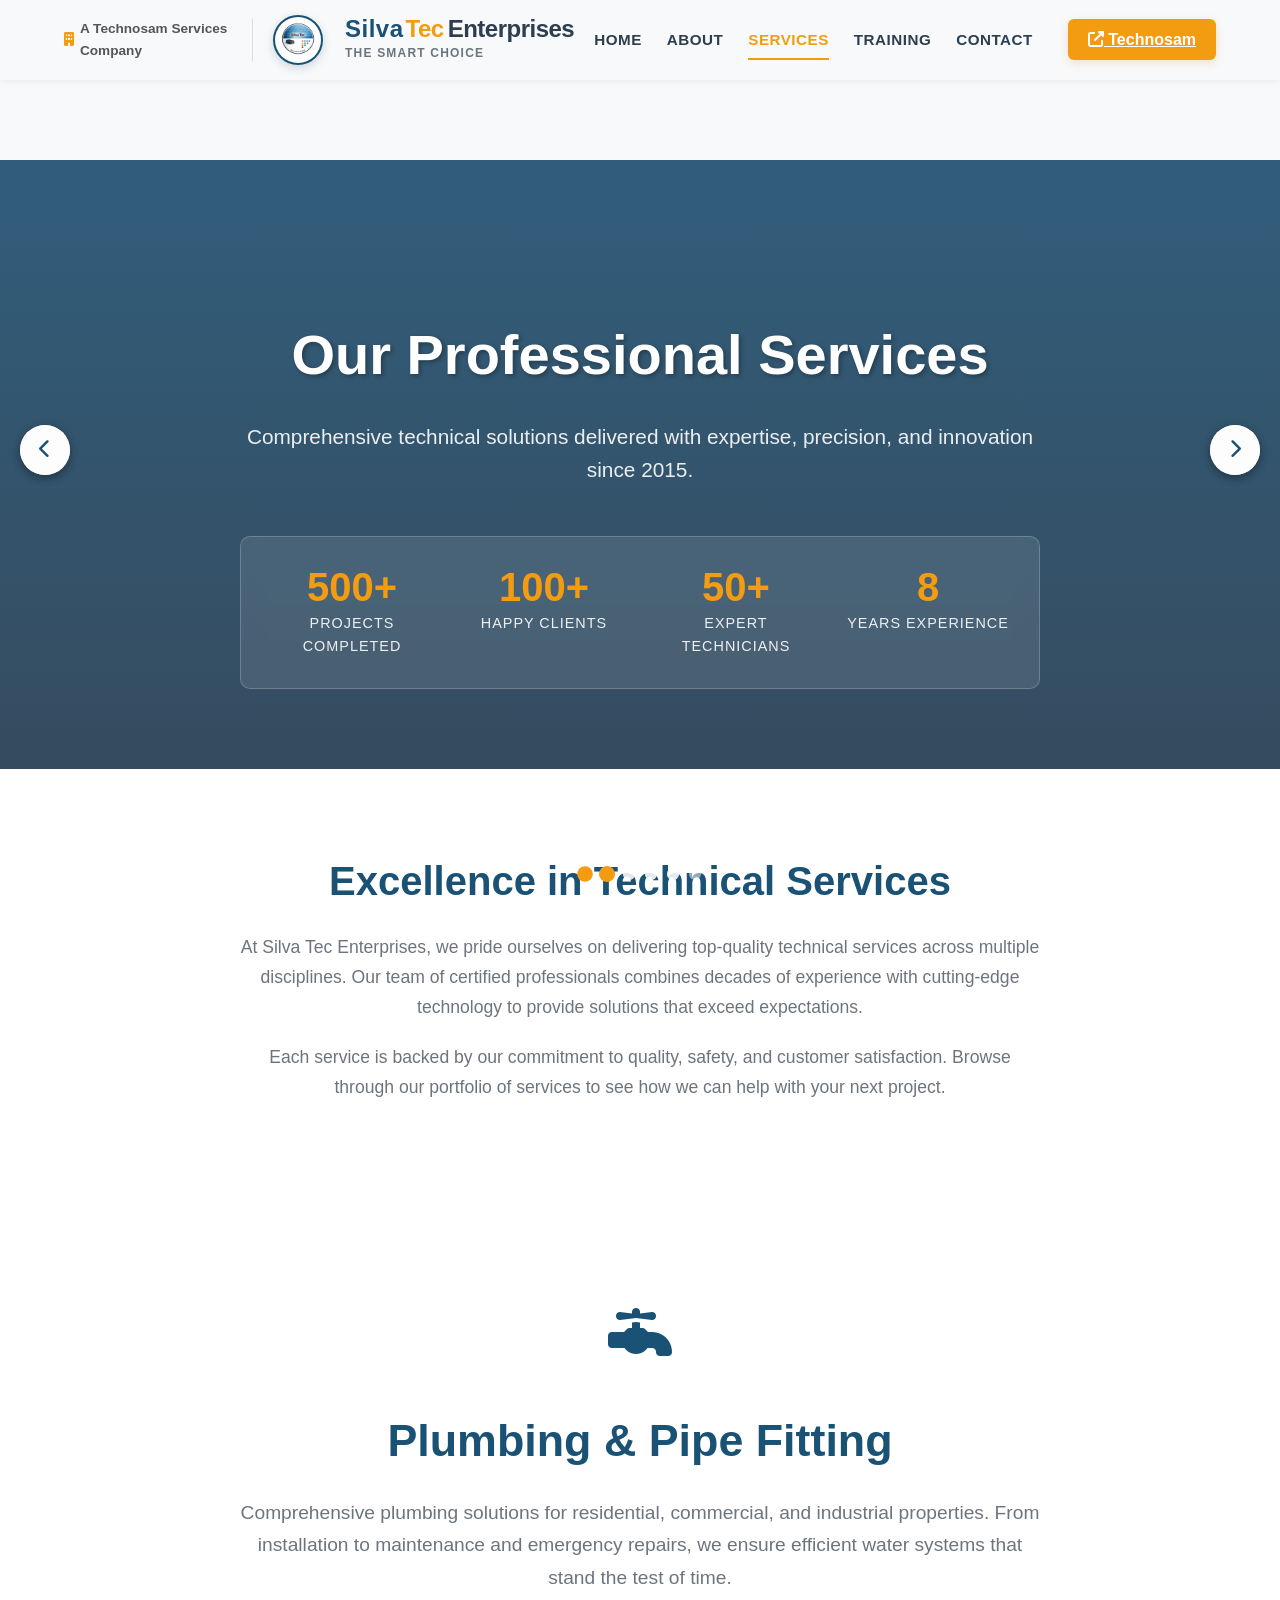
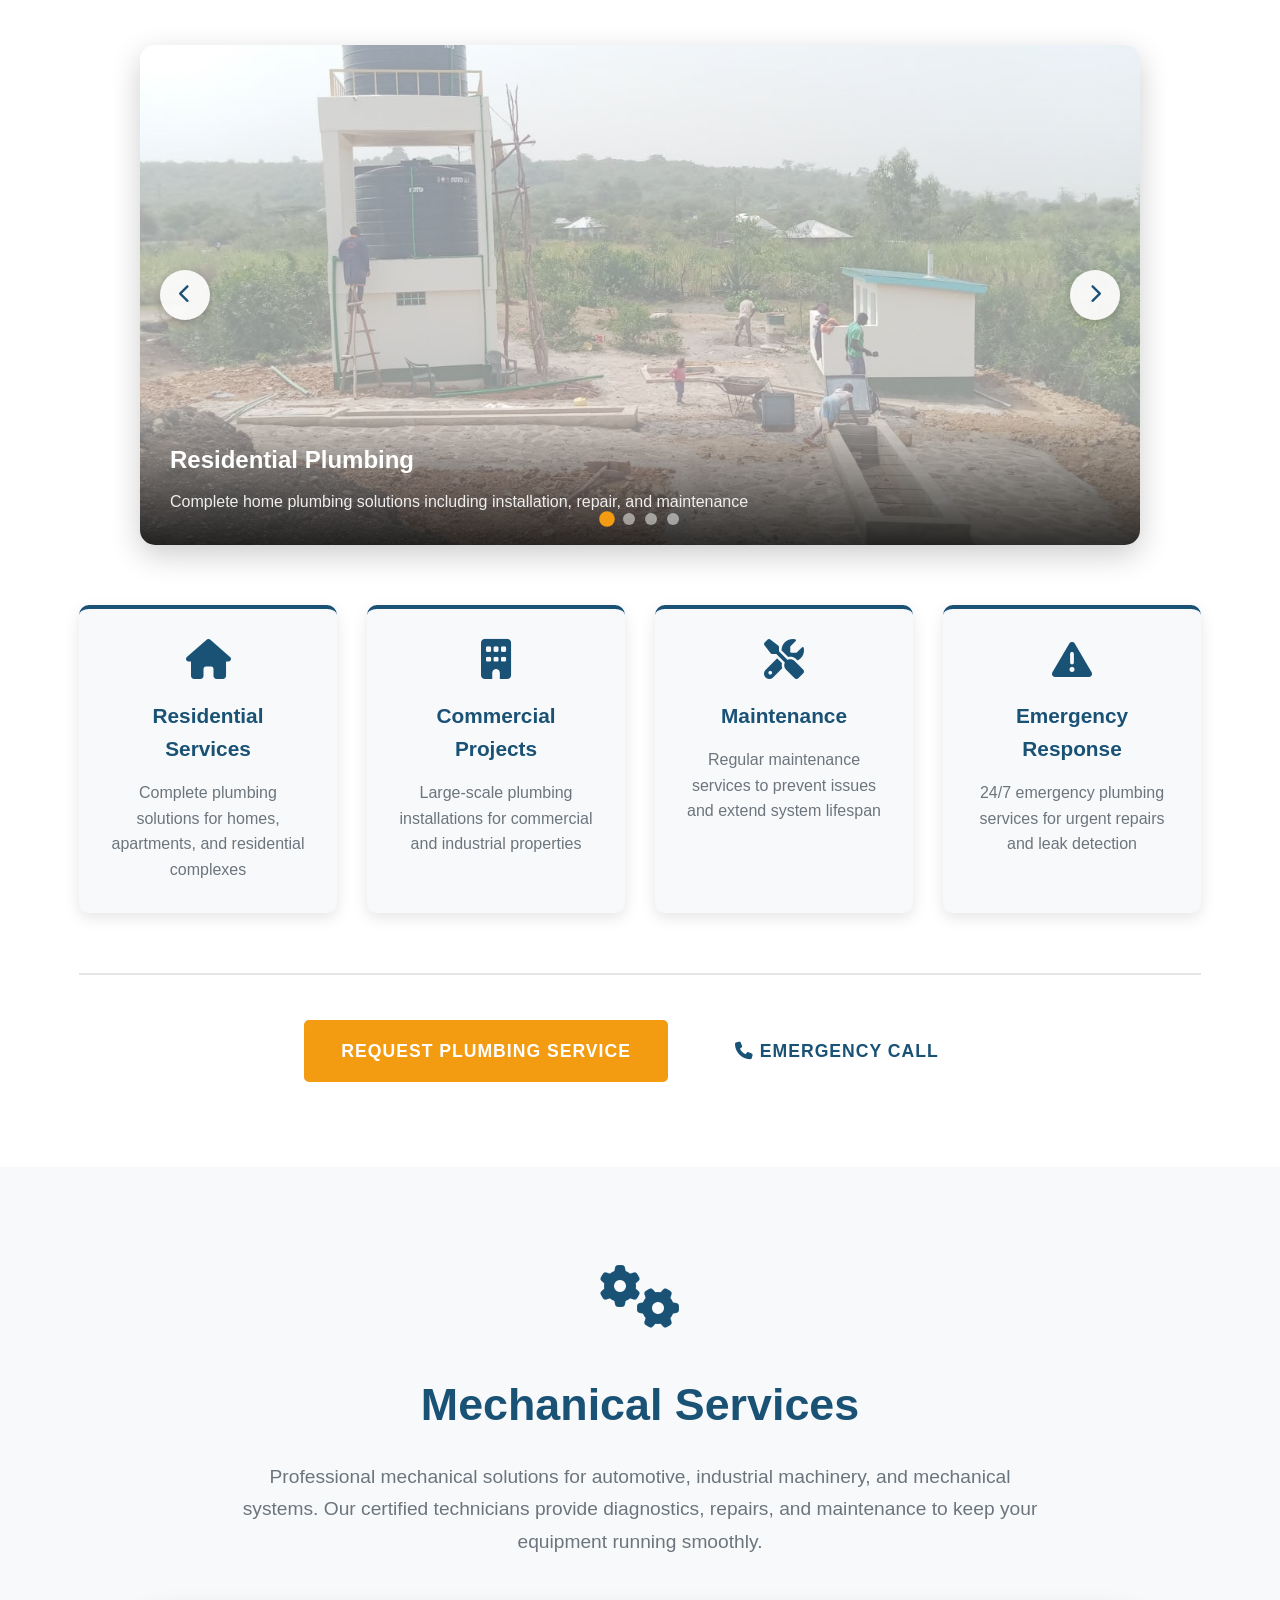
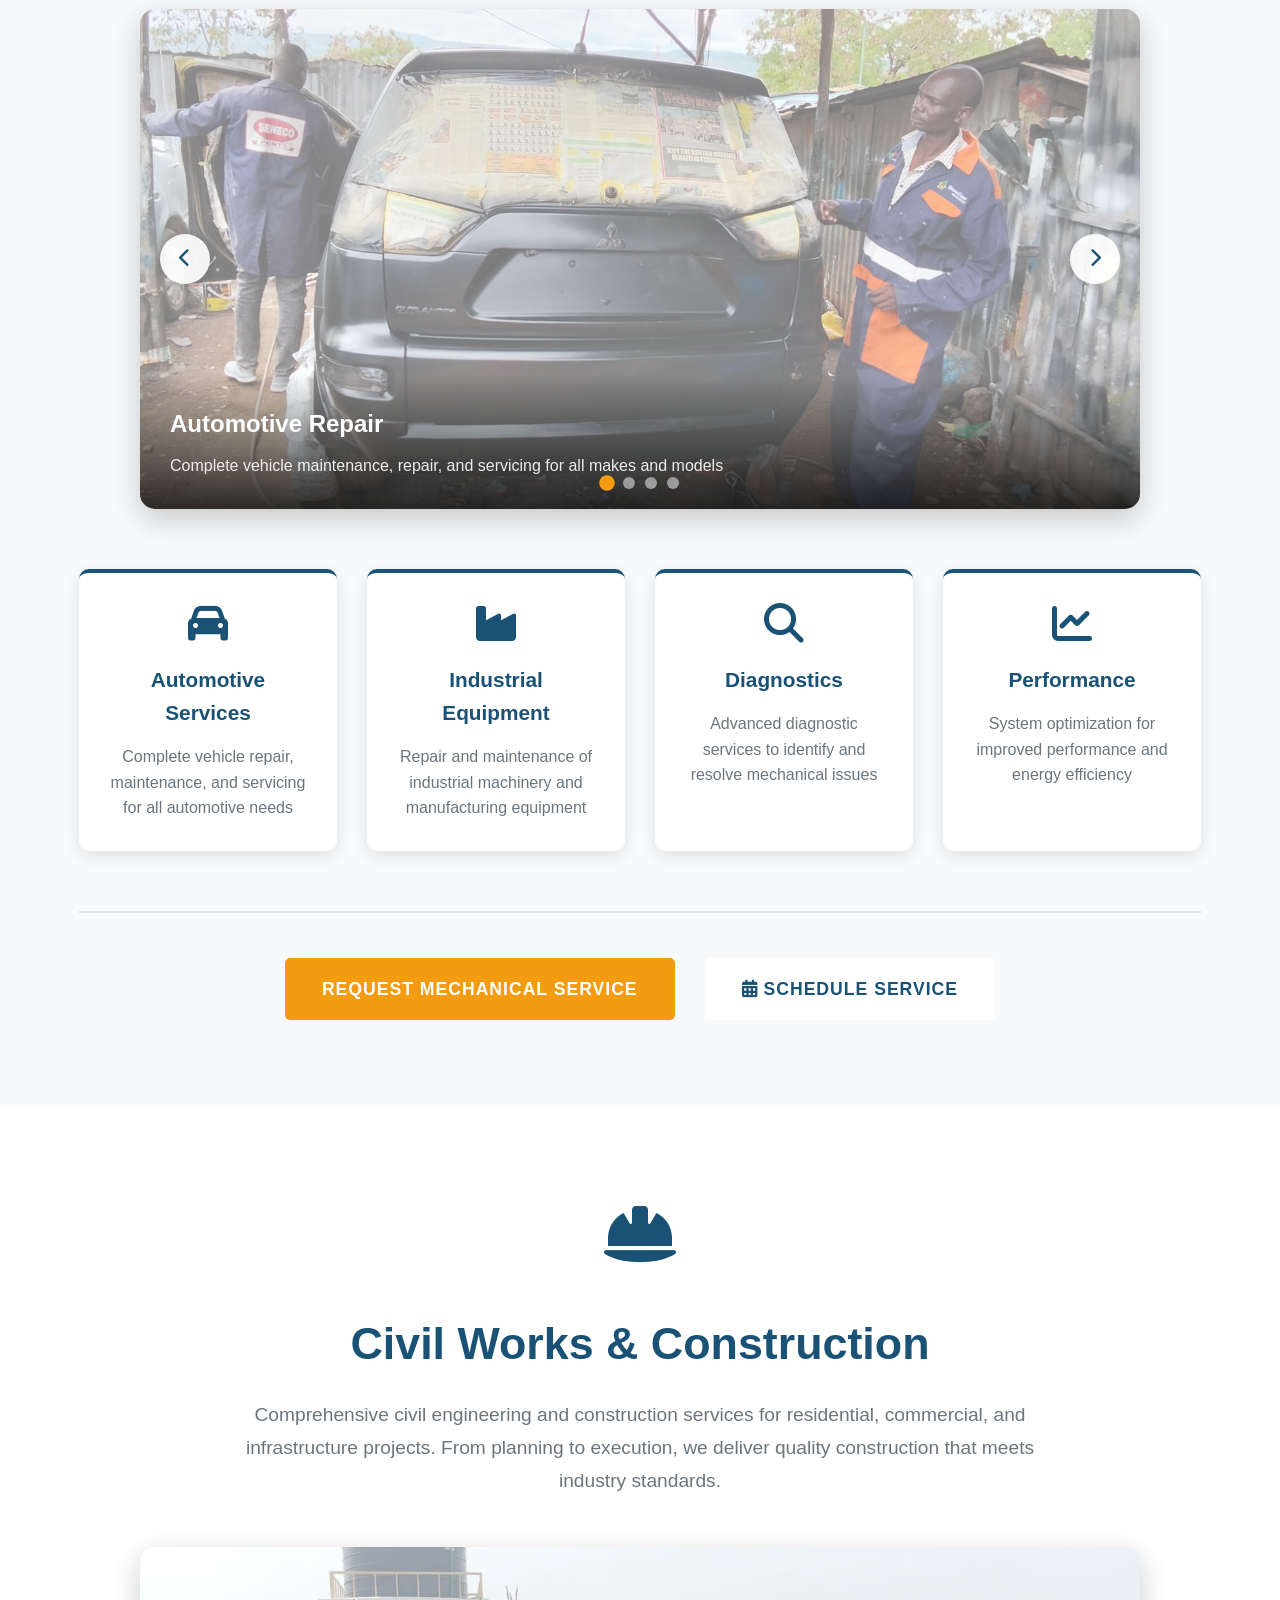
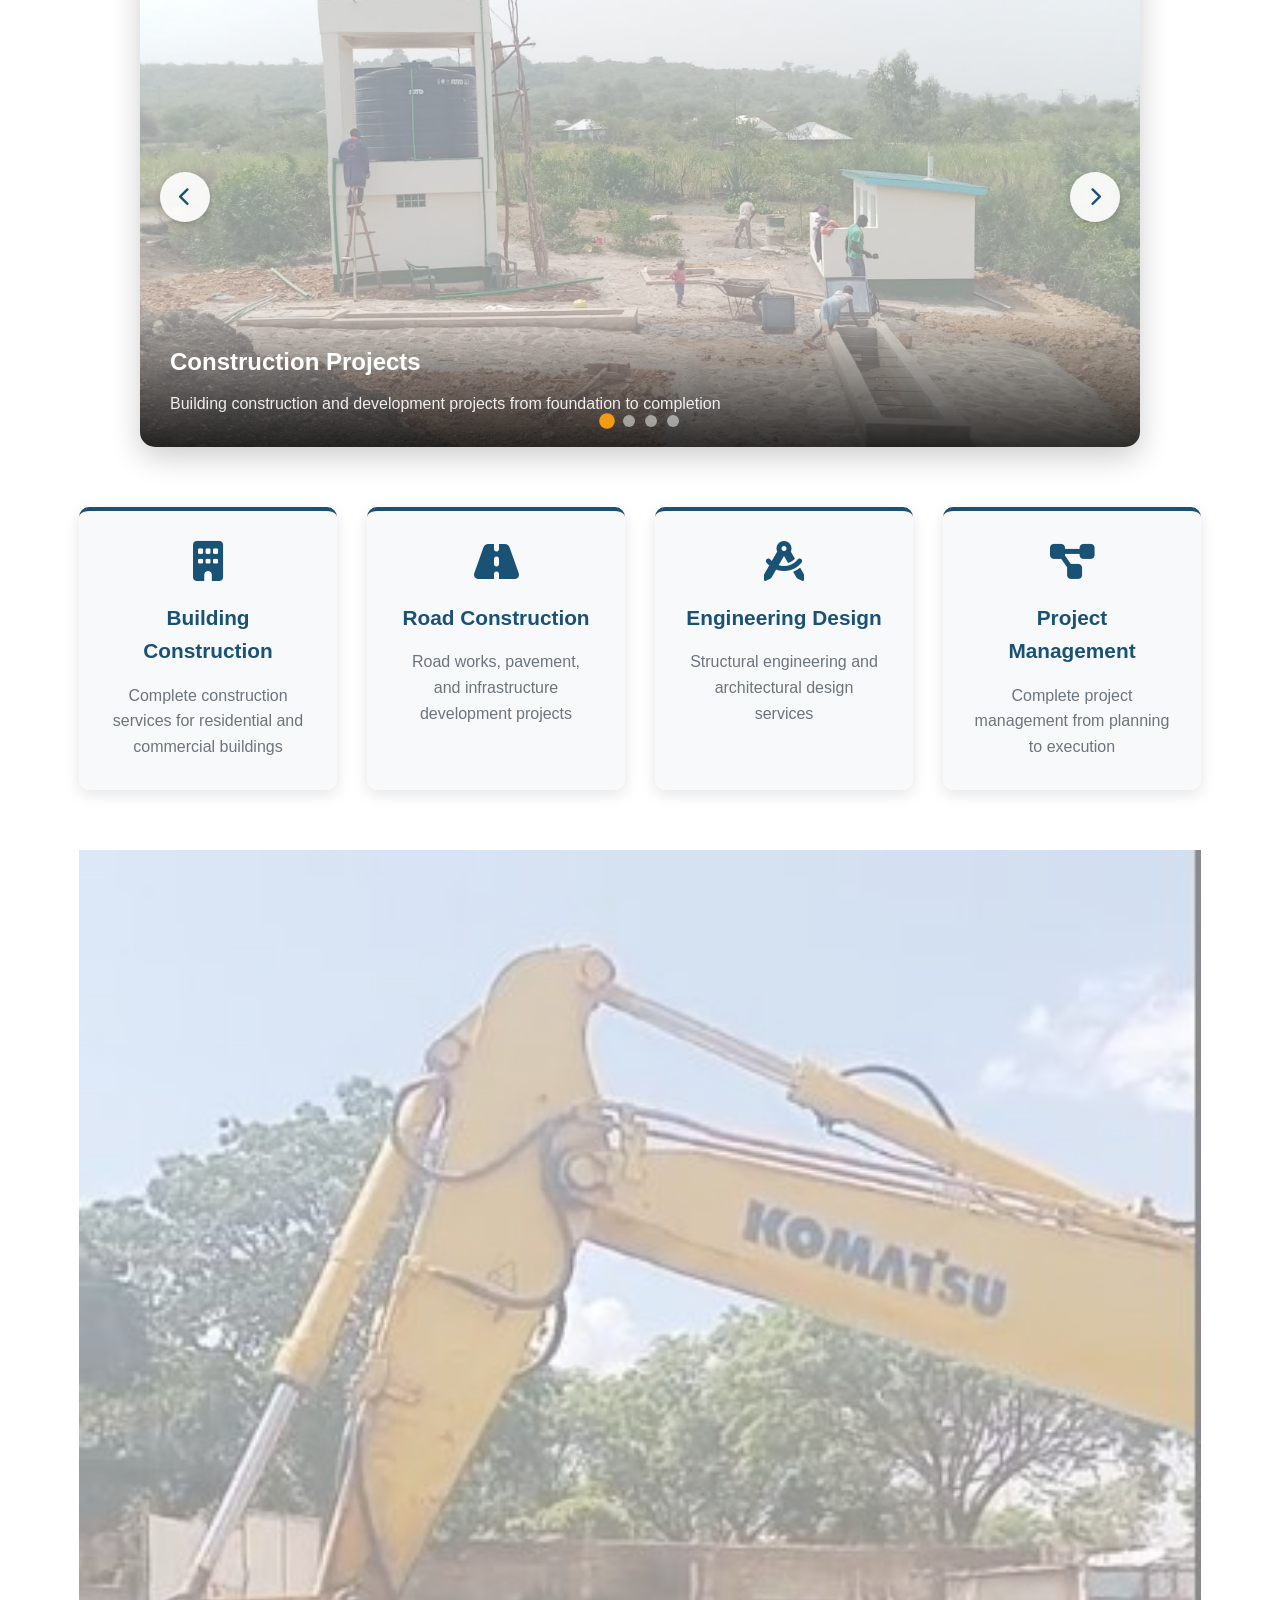
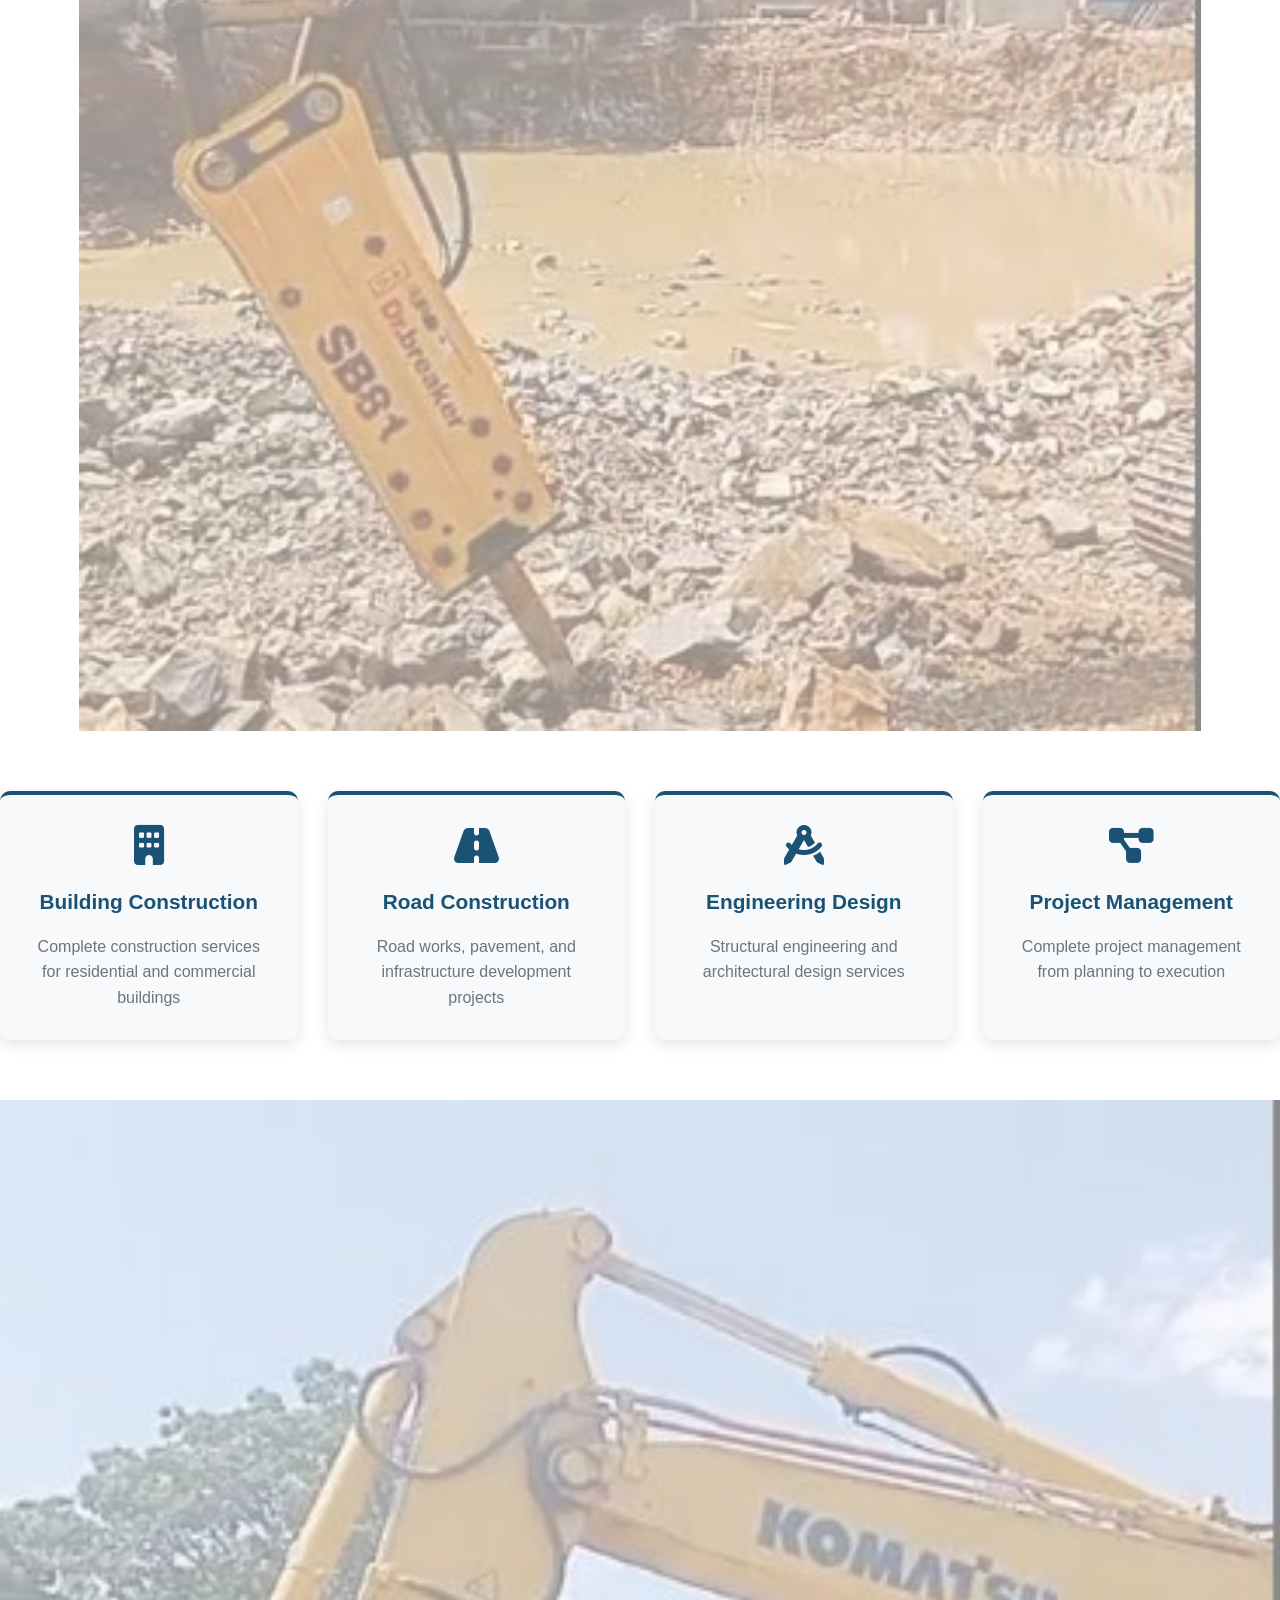
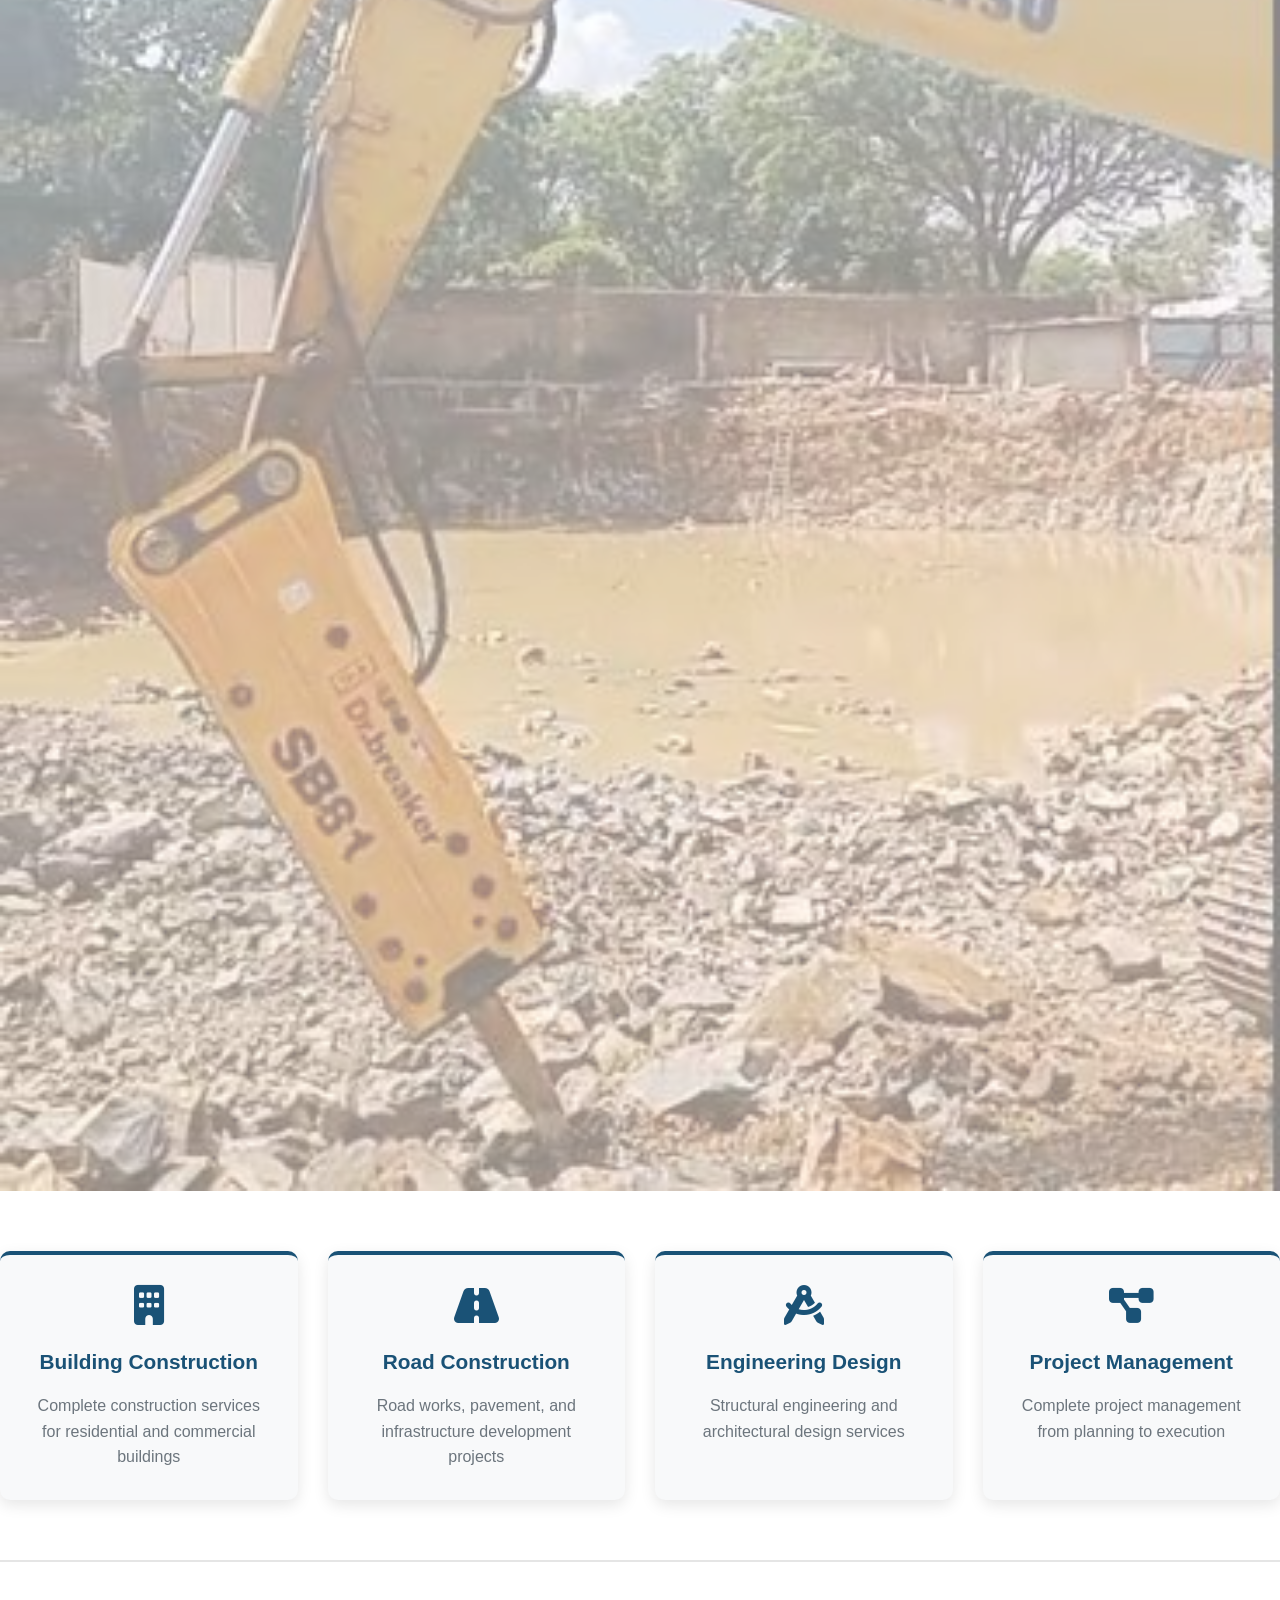
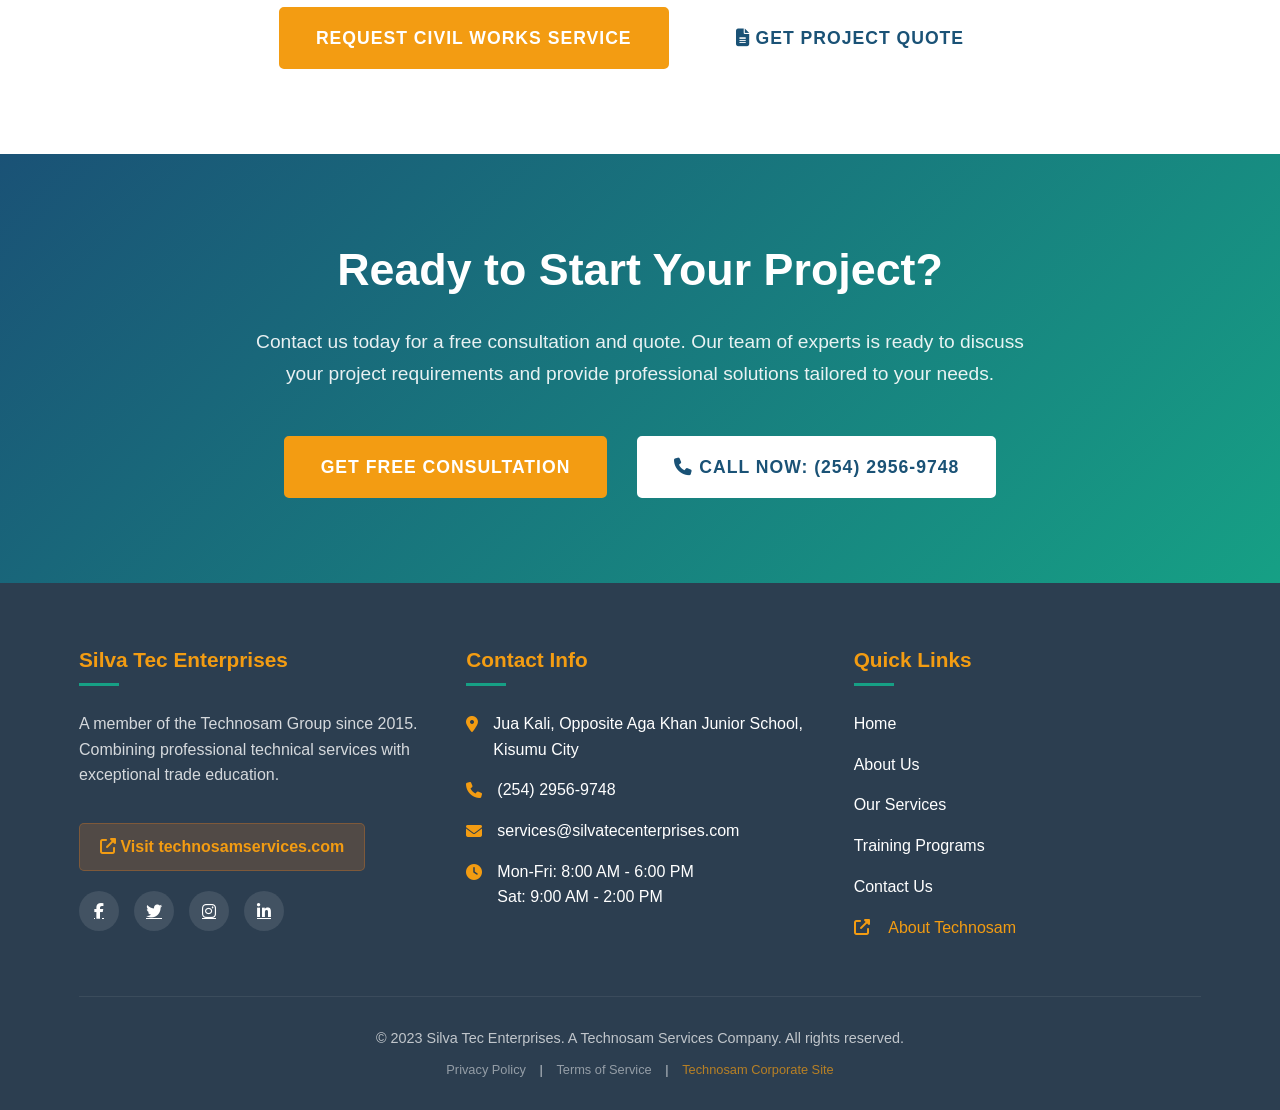
==== commit 403c36ae: "services.html" ====
--- a/services.html
+++ b/services.html
@@ -23,7 +23,7 @@
                 <div class="logo">
                     <!-- Logo Image -->
                     <div class="logo-image">
-                        <img src="https://via.placeholder.com/50x50/1a5276/ffffff?text=STE" alt="Silva Tec Enterprises Logo" id="logo-img">
+                        <img src="silva.png"logo-img">
                     </div>
                     <div class="logo-text-container">
                         <div class="logo-text">
@@ -570,3 +570,4 @@
     <script src="services.js"></script>
 </body>
 </html>
+
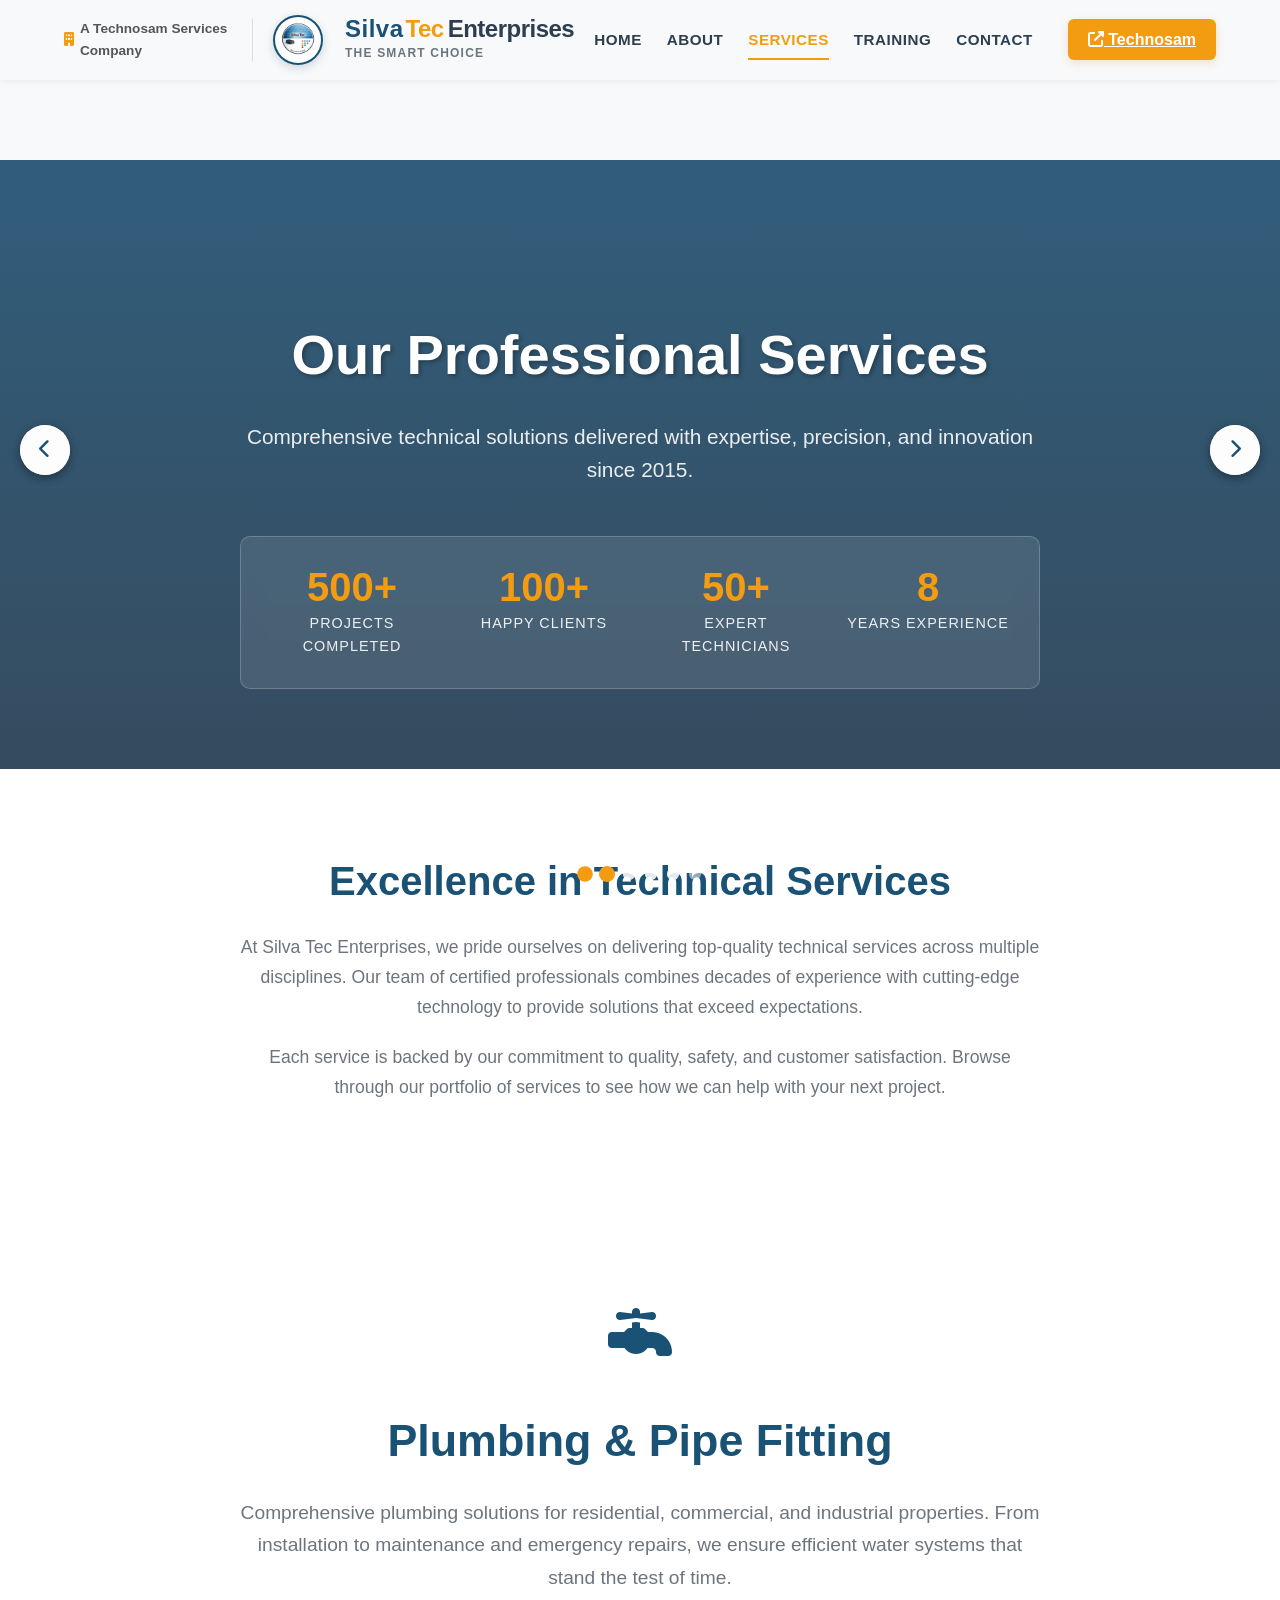
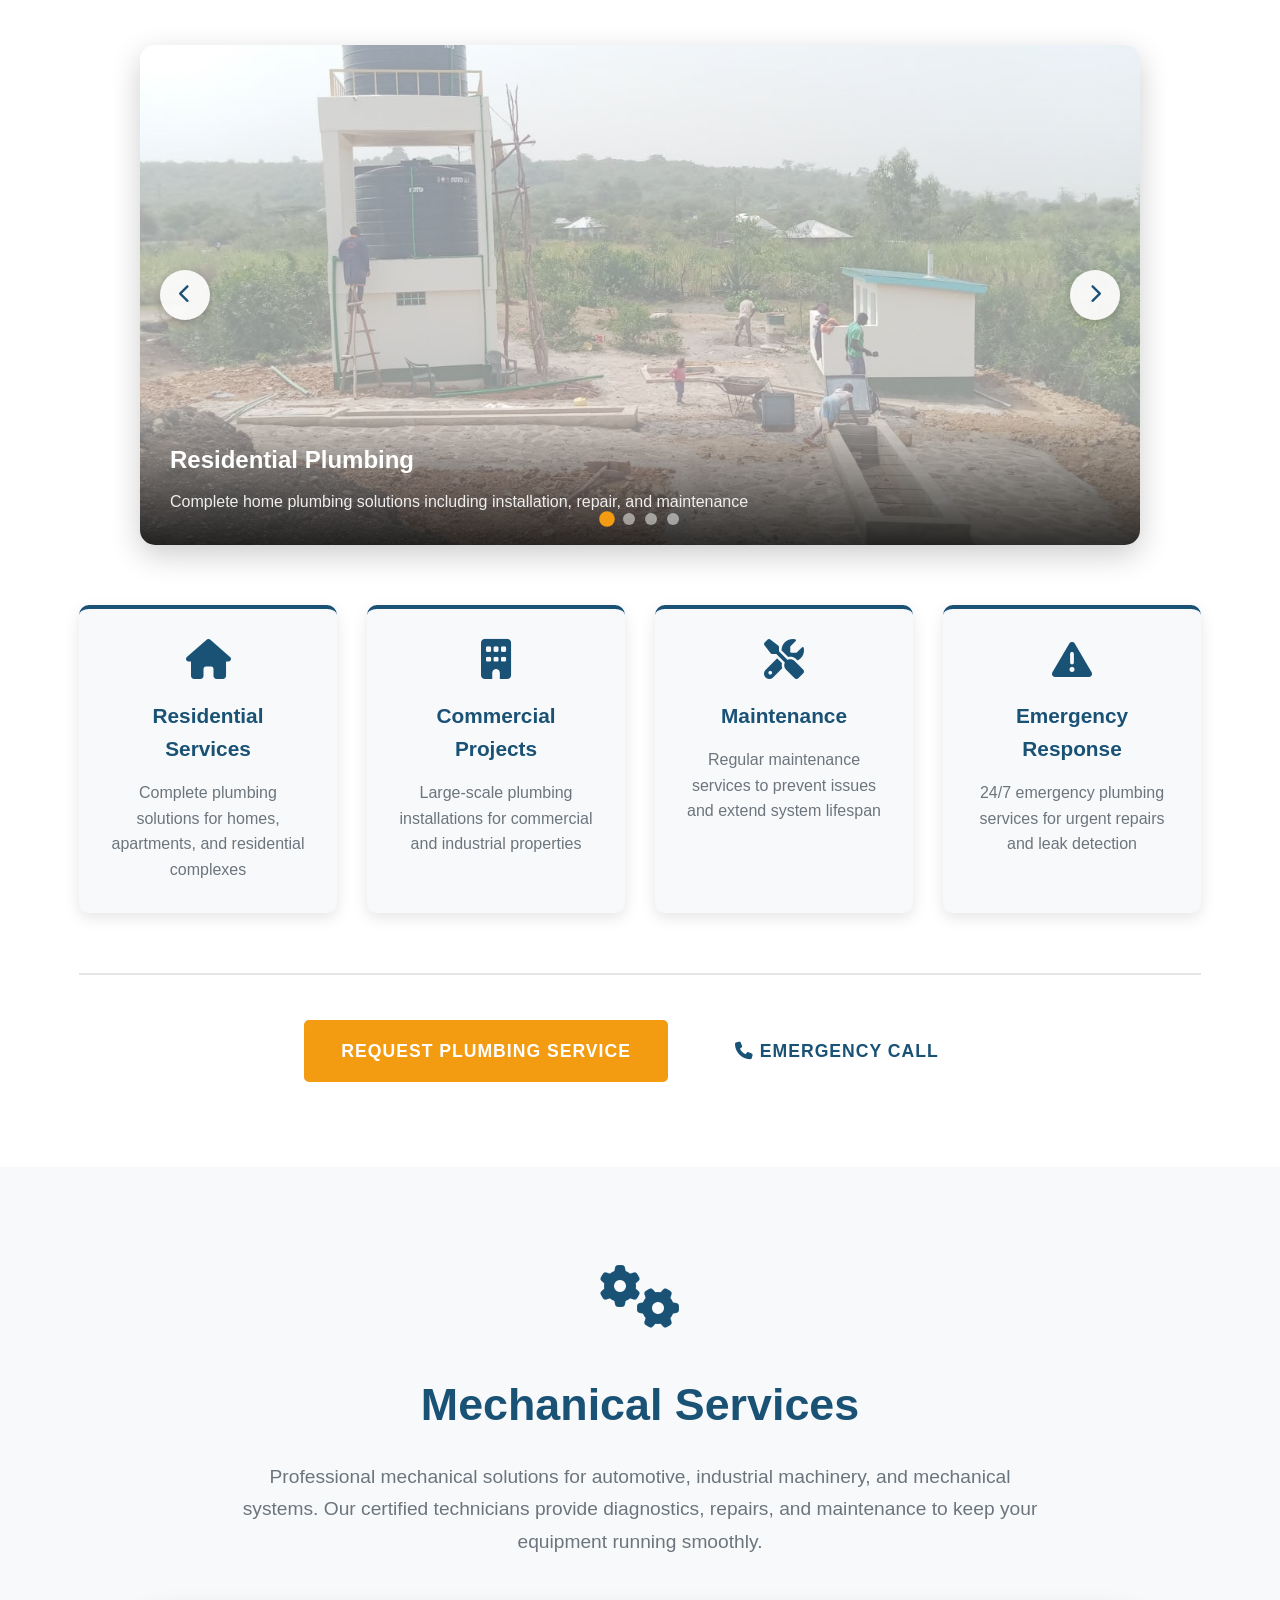
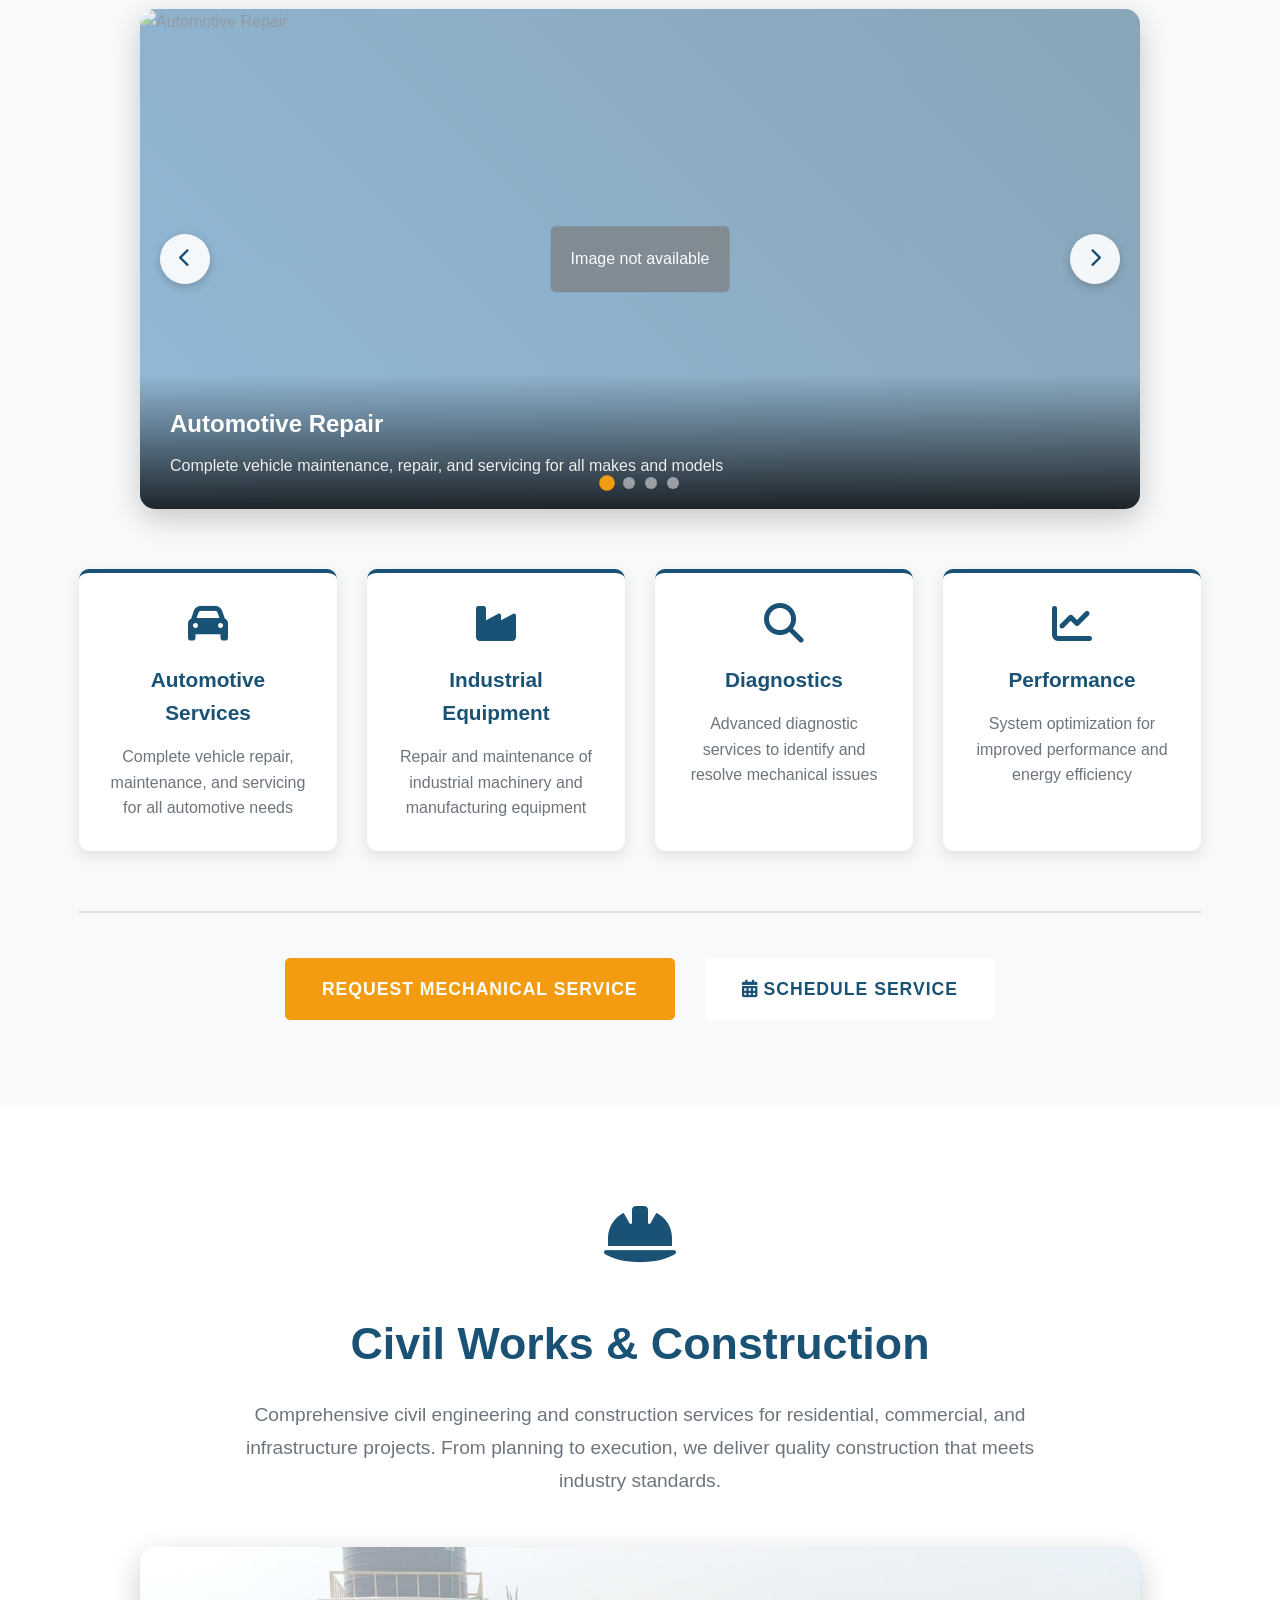
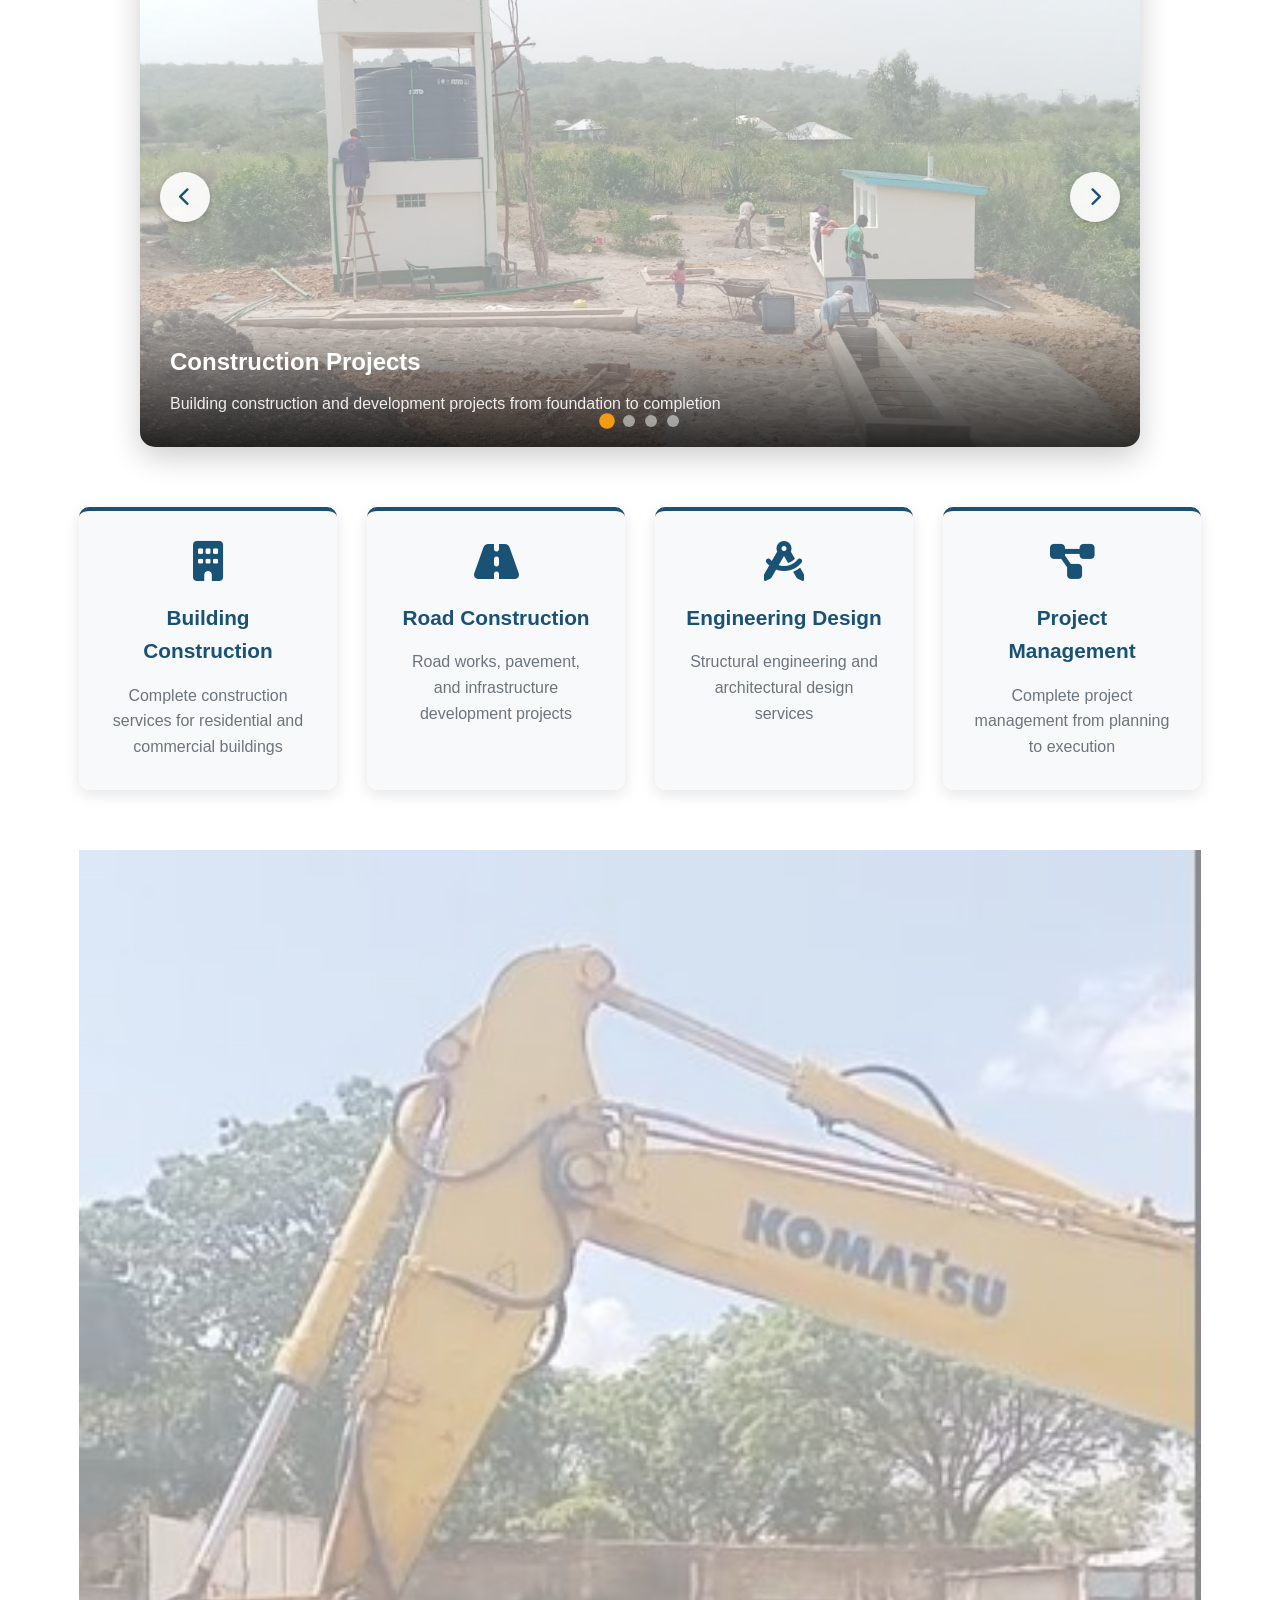
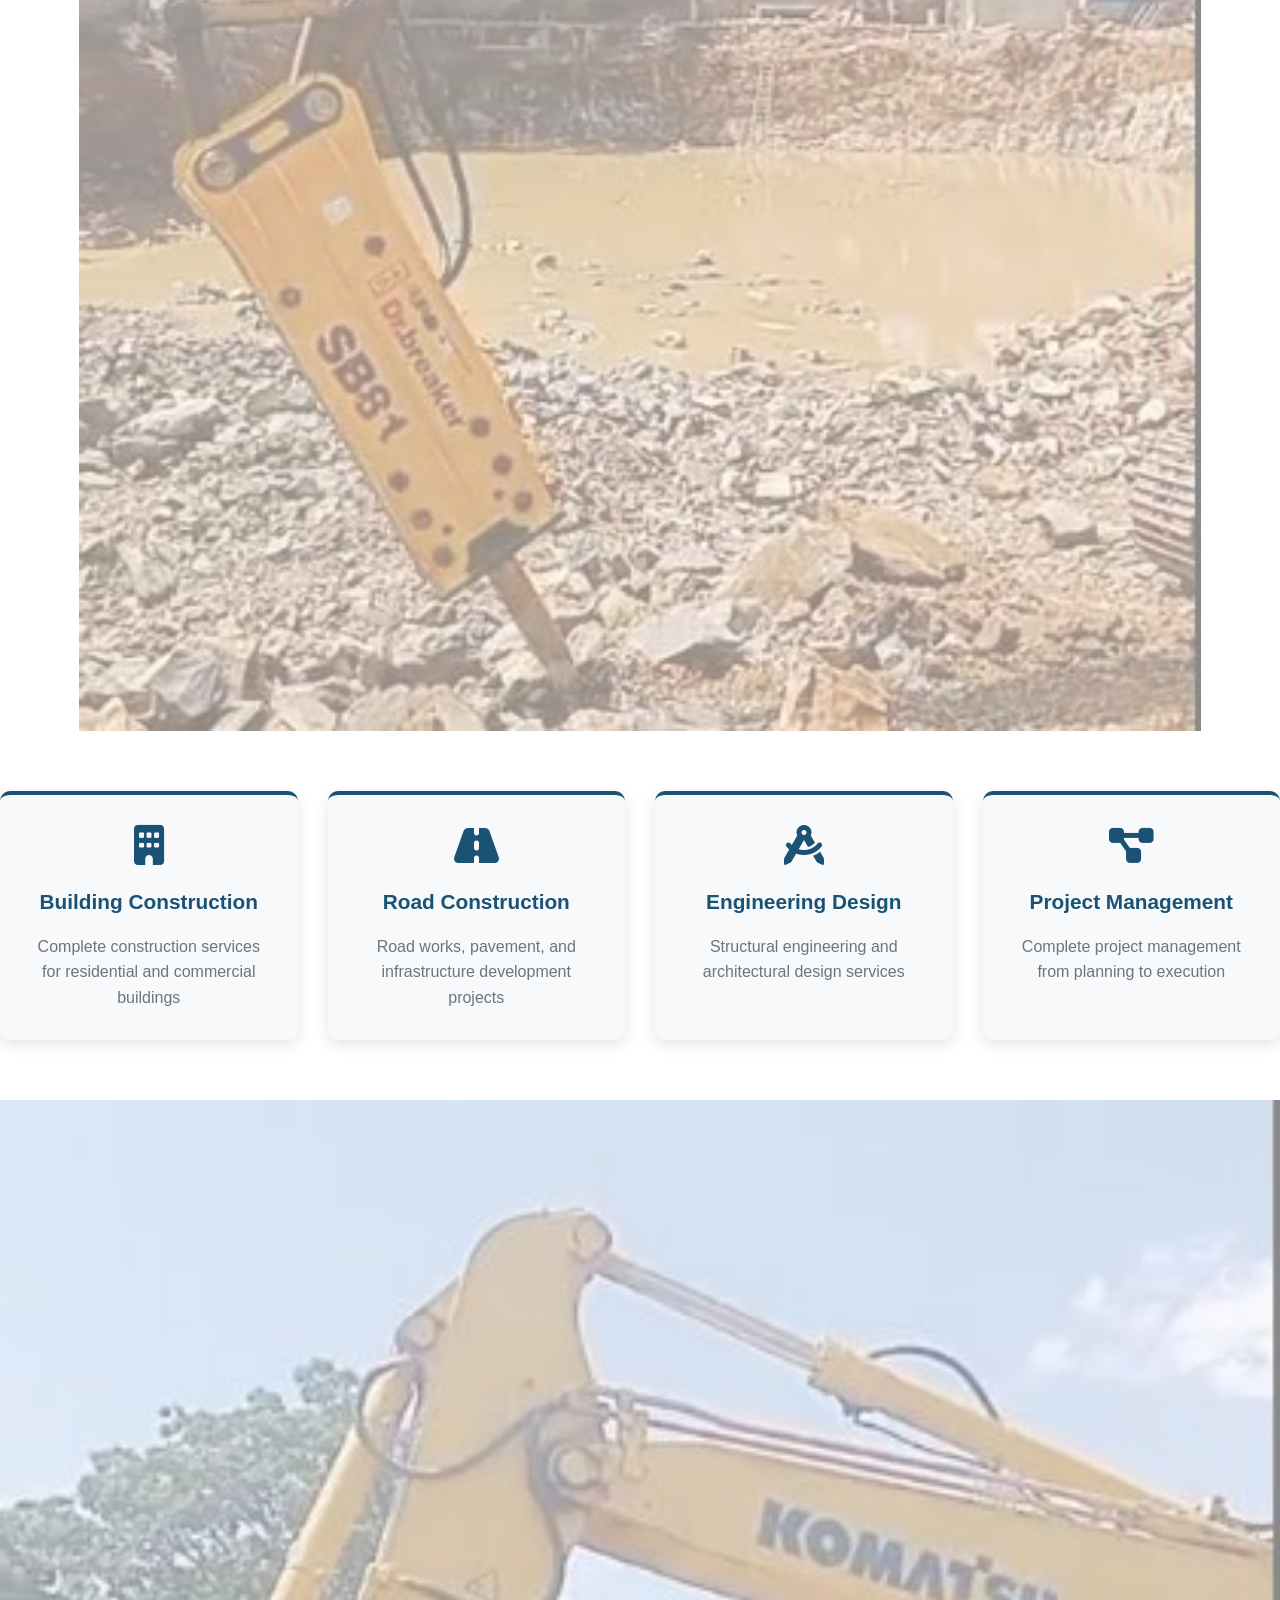
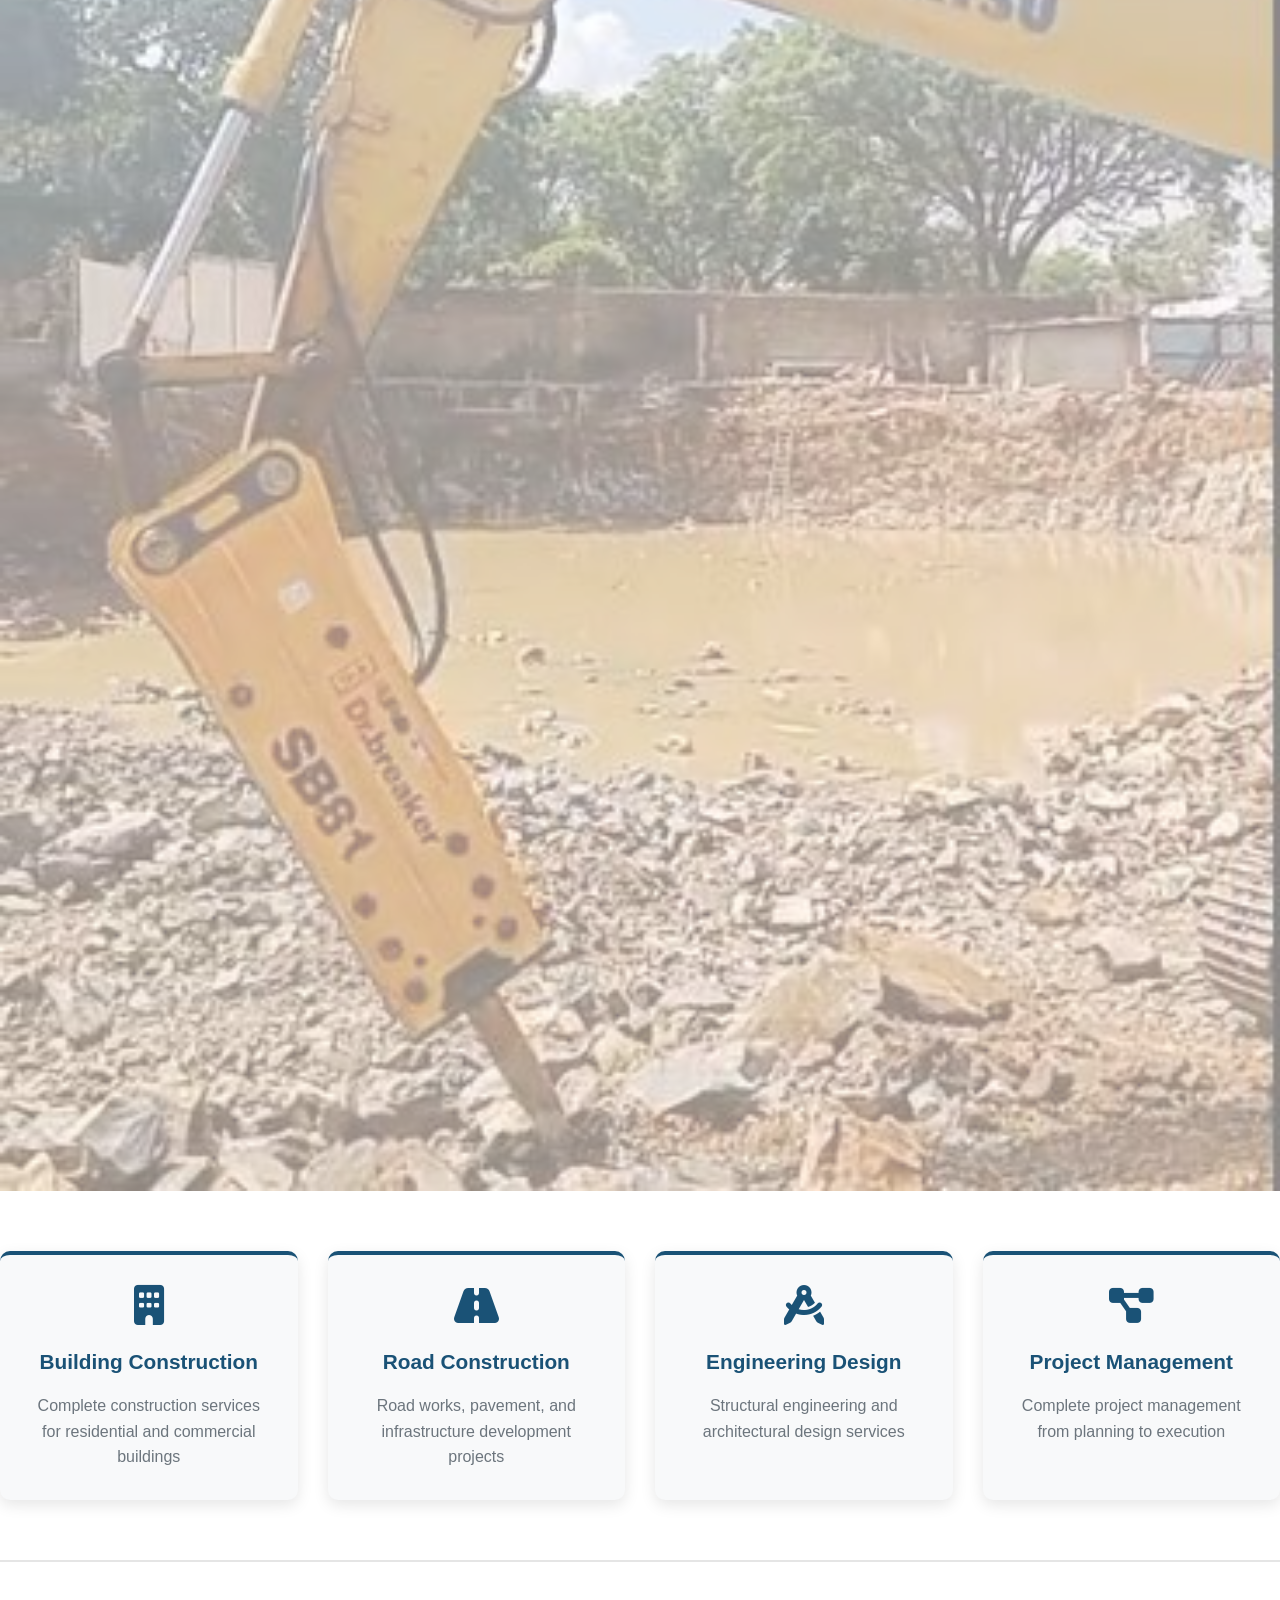
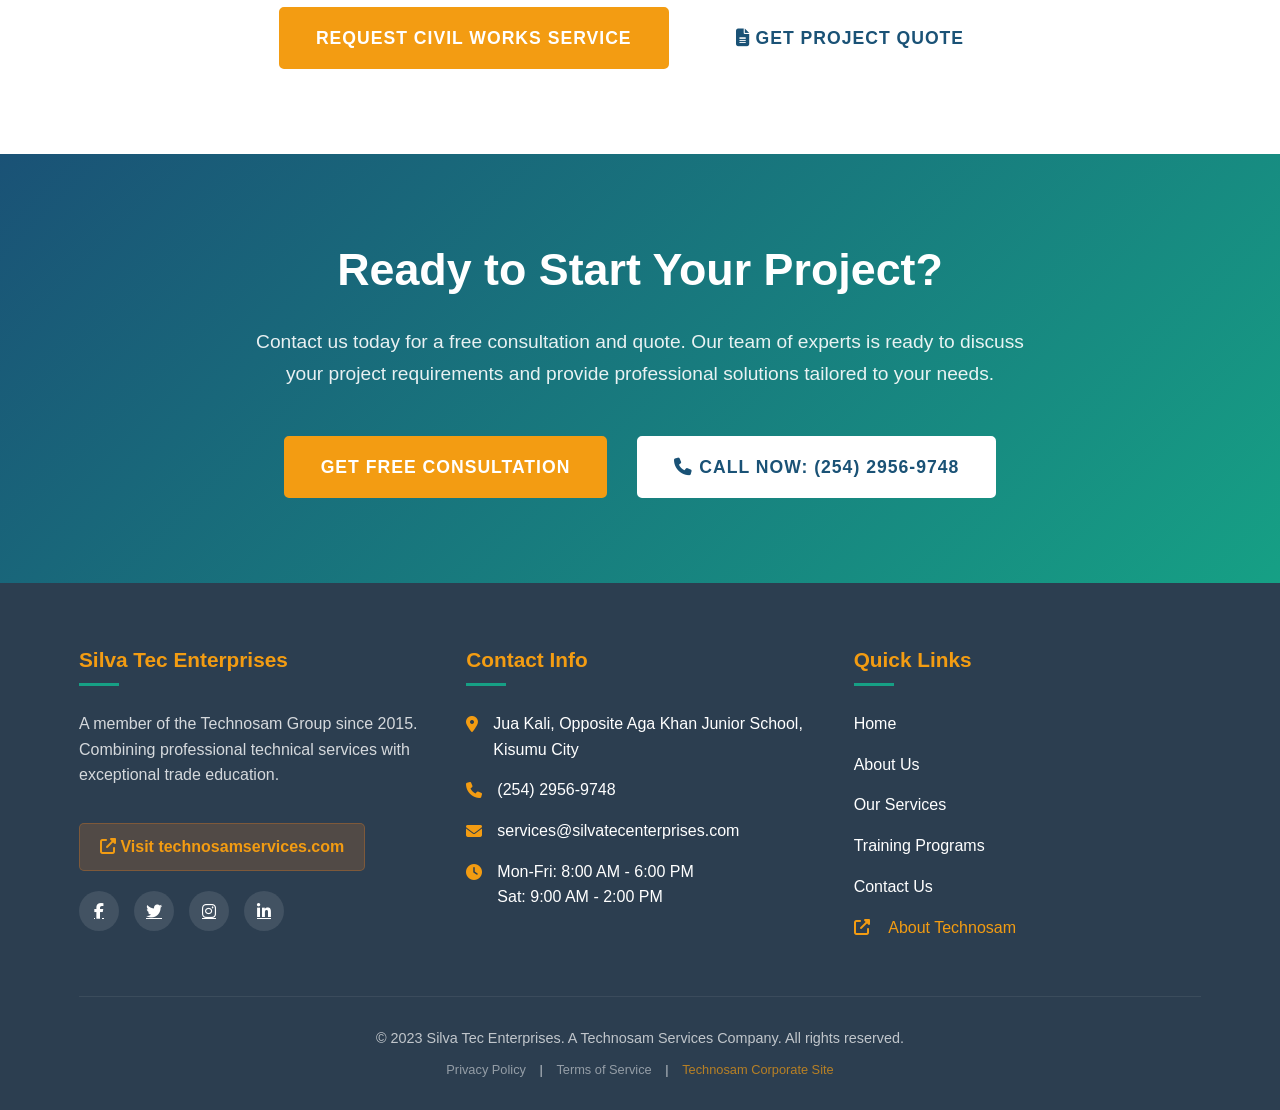
==== commit 680a8707: "services.html" ====
--- a/services.html
+++ b/services.html
@@ -140,7 +140,7 @@
                         </div>
                         <!-- Slide 3 -->
                         <div class="gallery-slide">
-                            <img src="complumb.jpg" alt="Pipe Installation">
+                            <img src="plumbing3.jpg" alt="Pipe Installation">
                             <div class="slide-caption">
                                 <h4>Pipe Installation</h4>
                                 <p>Professional pipe installation using high-quality materials and techniques</p>
@@ -148,7 +148,7 @@
                         </div>
                         <!-- Slide 4 -->
                         <div class="gallery-slide">
-                            <img src="https://images.unsplash.com/photo-1581093450795-2a6d81f2f37b?ixlib=rb-4.0.3&auto=format&fit=crop&w=1200&q=80" alt="Emergency Repairs">
+                            <img src="plumbing2.jpeg">
                             <div class="slide-caption">
                                 <h4>Emergency Repairs</h4>
                                 <p>24/7 emergency plumbing services for urgent repairs and maintenance</p>
@@ -219,7 +219,7 @@
                     <div class="gallery-slider">
                         <!-- Slide 1 -->
                         <div class="gallery-slide active">
-                            <img src="automotive3.jpg" alt="Automotive Repair">
+                            <img src="mechanical5.jpg" alt="Automotive Repair">
                             <div class="slide-caption">
                                 <h4>Automotive Repair</h4>
                                 <p>Complete vehicle maintenance, repair, and servicing for all makes and models</p>
@@ -227,7 +227,7 @@
                         </div>
                         <!-- Slide 2 -->
                         <div class="gallery-slide">
-                            <img src="industrialm1.jpg" alt="Industrial Machinery">
+                            <img src="mechanical3.jpg" alt="Industrial Machinery">
                             <div class="slide-caption">
                                 <h4>Industrial Machinery</h4>
                                 <p>Repair and maintenance of industrial equipment and manufacturing machinery</p>
@@ -235,7 +235,7 @@
                         </div>
                         <!-- Slide 3 -->
                         <div class="gallery-slide">
-                            <img src="masonry.JPG" alt="Engine Diagnostics">
+                            <img src="mechanical4.JPG" alt="Engine Diagnostics">
                             <div class="slide-caption">
                                 <h4>Engine Diagnostics</h4>
                                 <p>Advanced engine diagnostic services using state-of-the-art equipment</p>
@@ -322,7 +322,7 @@
                         </div>
                         <!-- Slide 2 -->
                         <div class="gallery-slide">
-                            <img src="mechanical1.jpg" alt="Road Works">
+                            <img src="civil1.jpg" alt="Road Works">
                             <div class="slide-caption">
                                 <h4>Road Works</h4>
                                 <p>Road construction, maintenance, and repair services for public and private roads</p>
@@ -330,7 +330,7 @@
                         </div>
                         <!-- Slide 3 -->
                         <div class="gallery-slide">
-                            <img src="https://images.unsplash.com/photo-1541888946425-d81bb19240f5?ixlib=rb-4.0.3&auto=format&fit=crop&w=1200&q=80" alt="Structural Engineering">
+                            <img src="civil2">
                             <div class="slide-caption">
                                 <h4>Structural Engineering</h4>
                                 <p>Structural design, analysis, and implementation for buildings and infrastructure</p>
@@ -571,3 +571,4 @@
 </body>
 </html>
 
+
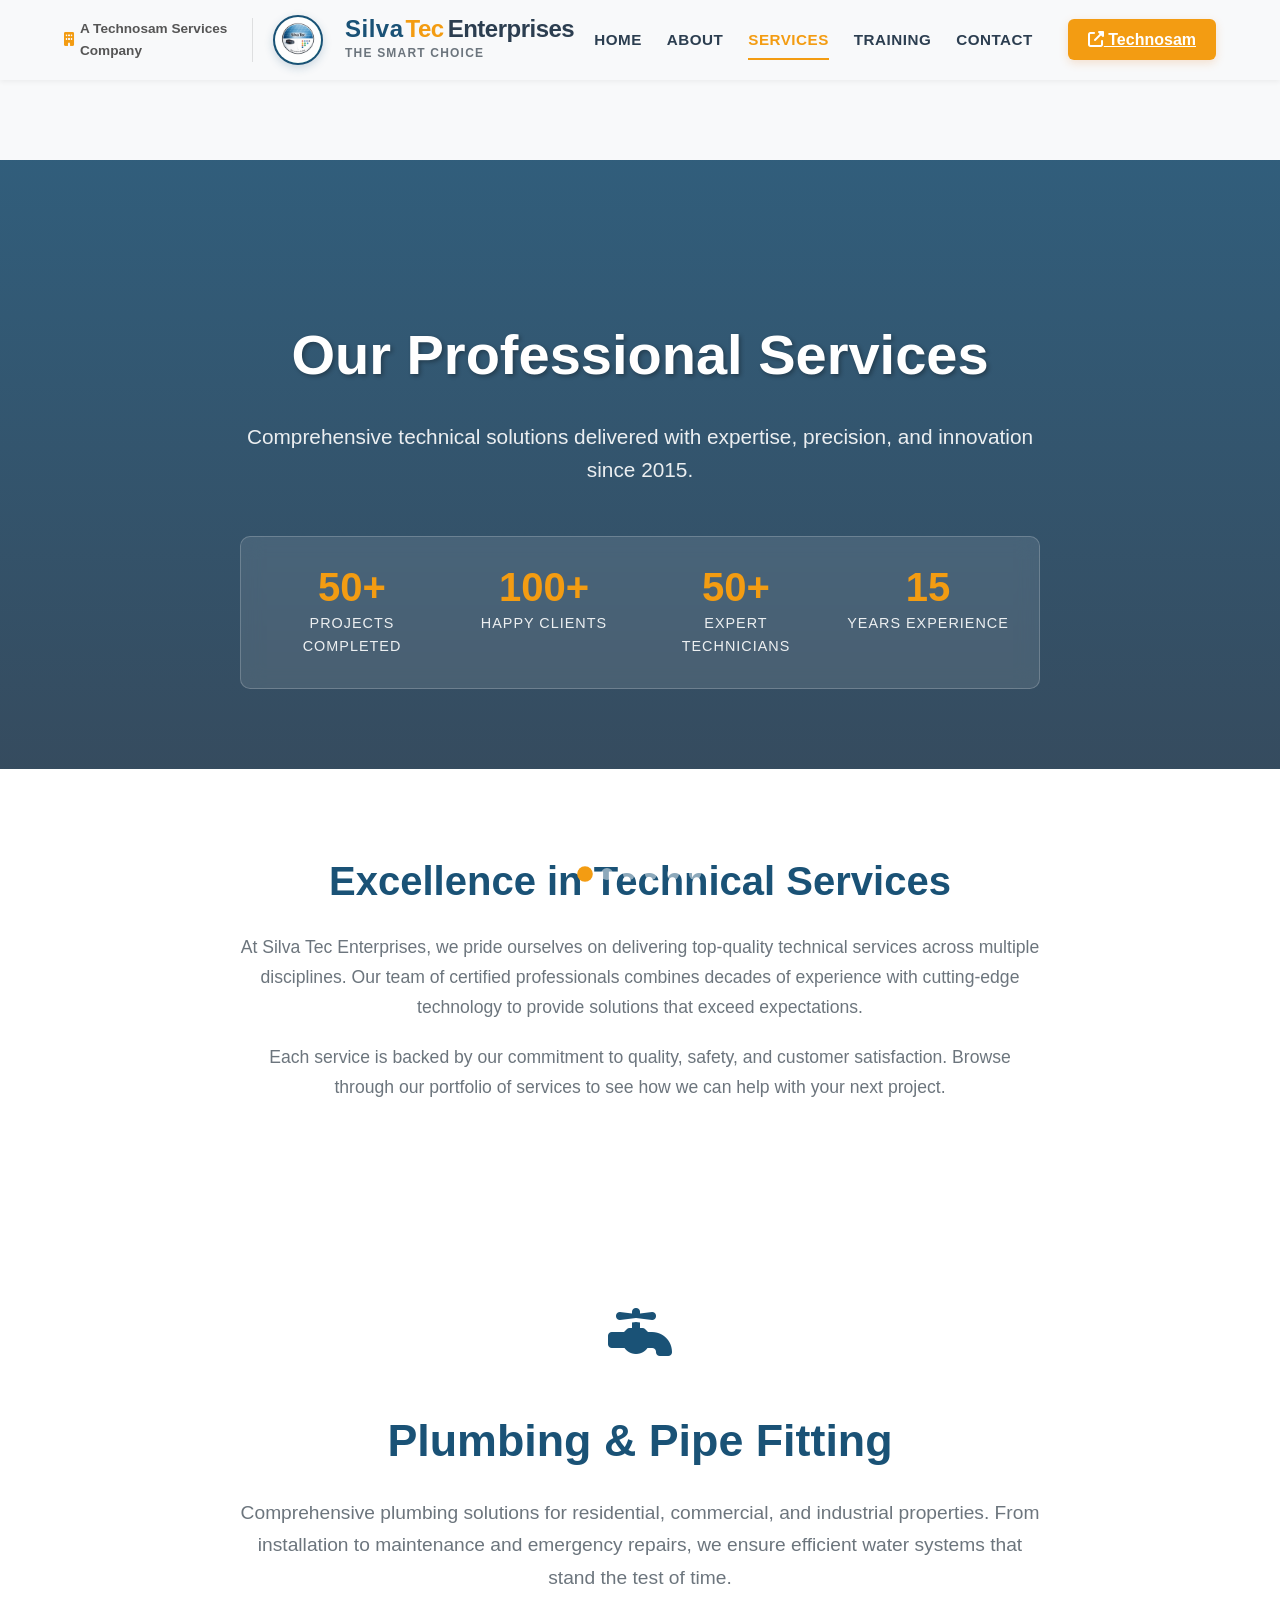
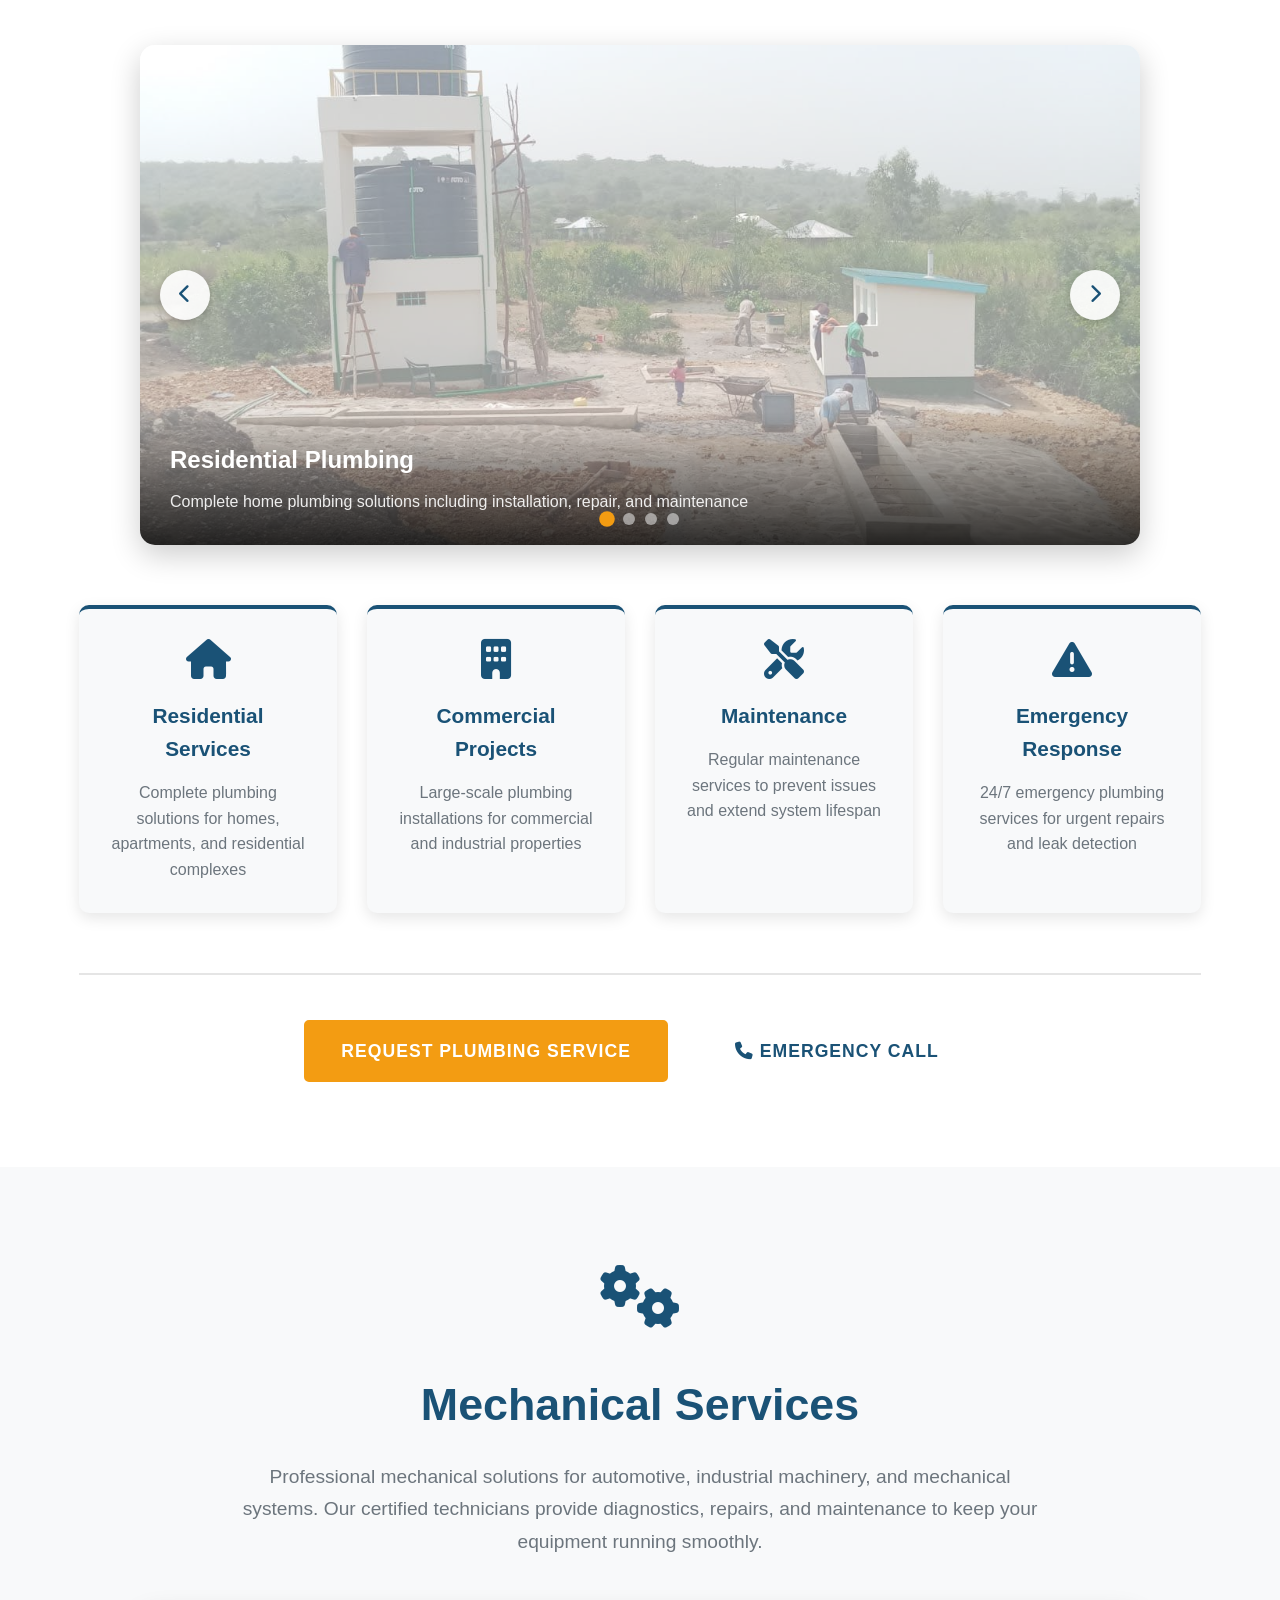
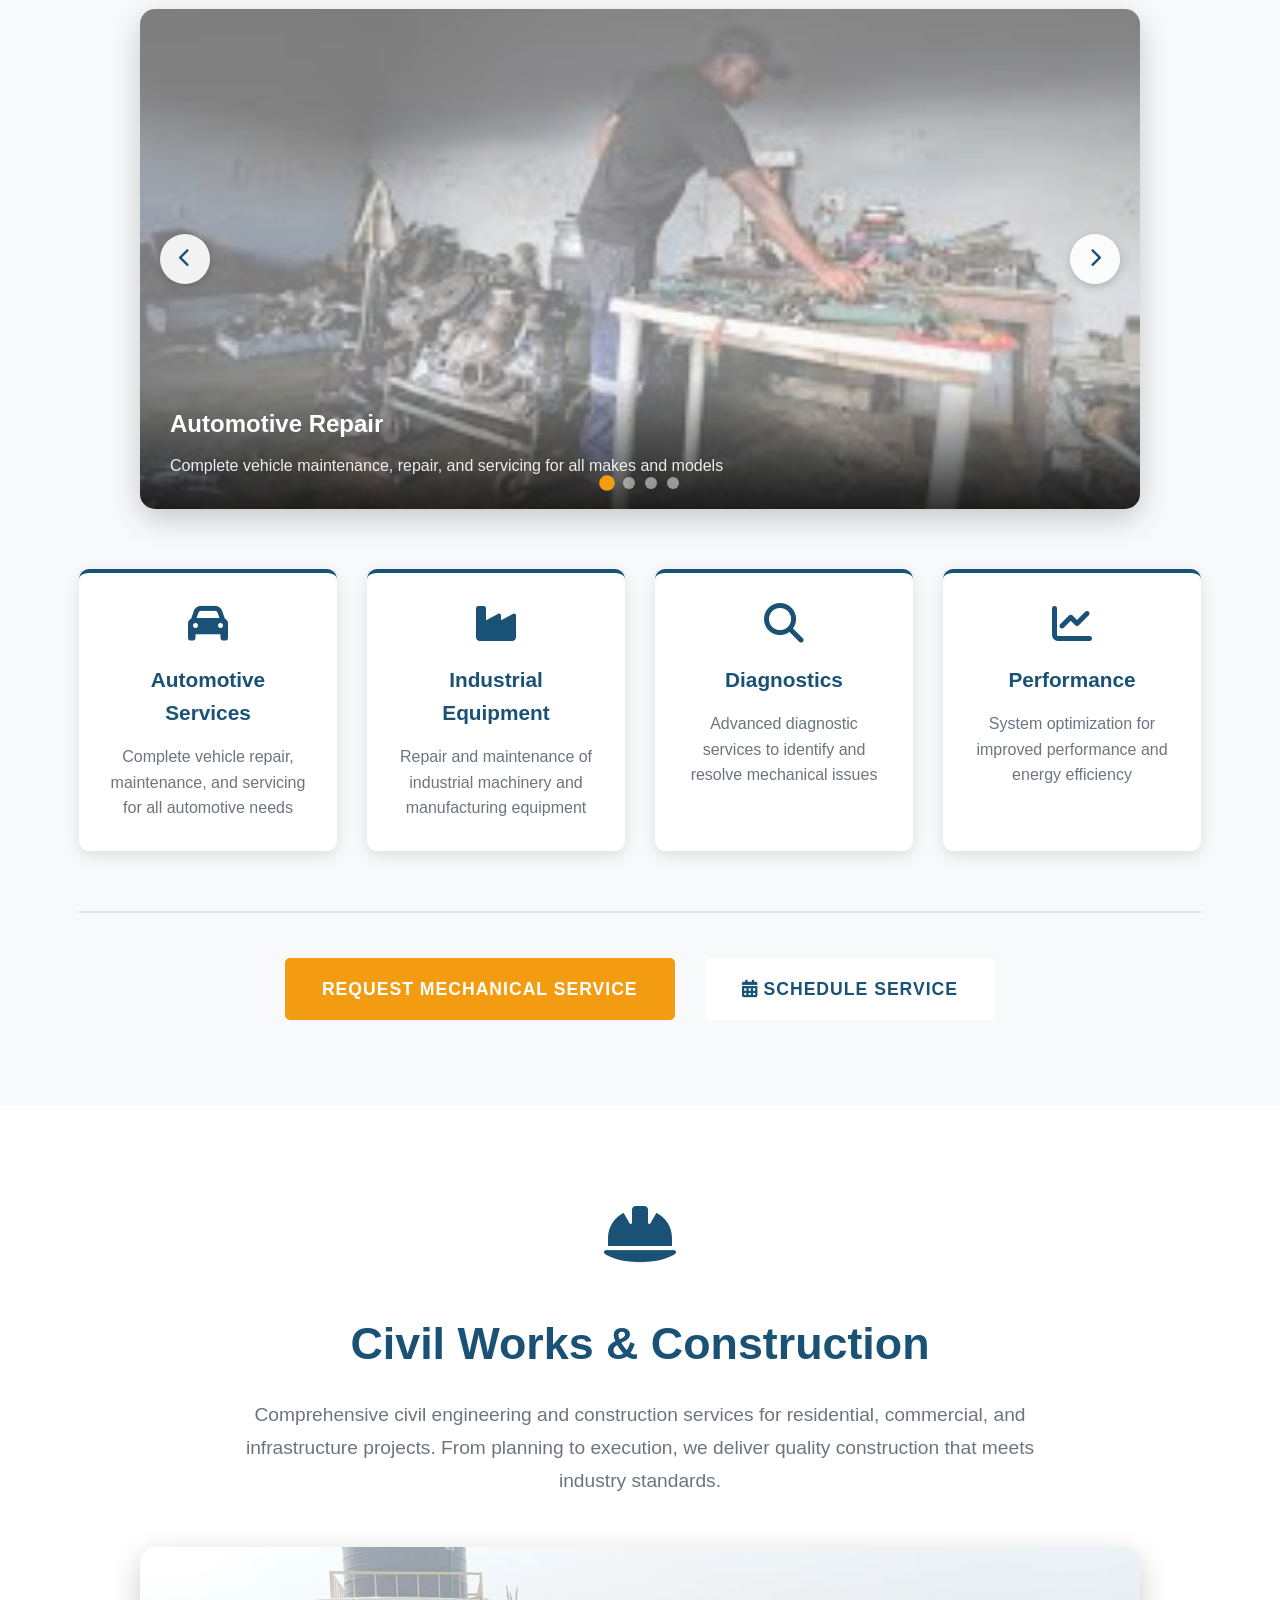
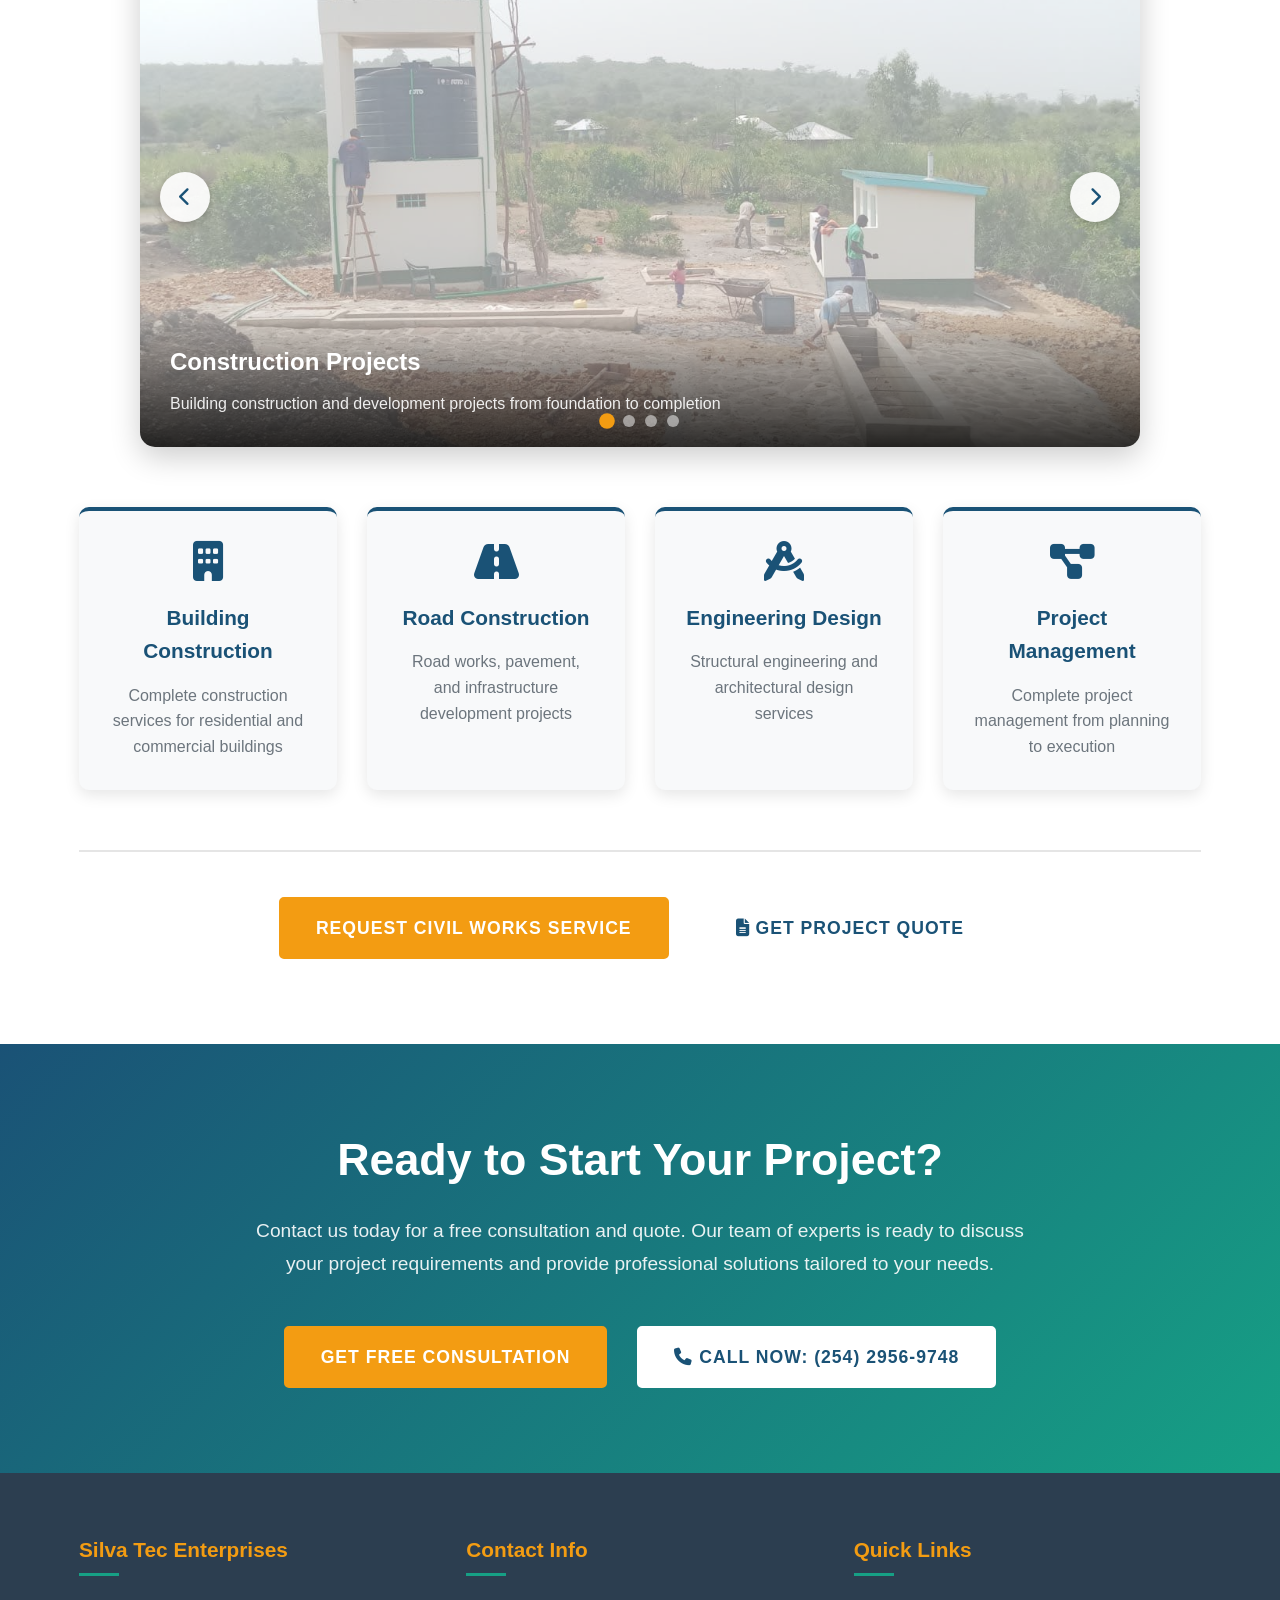
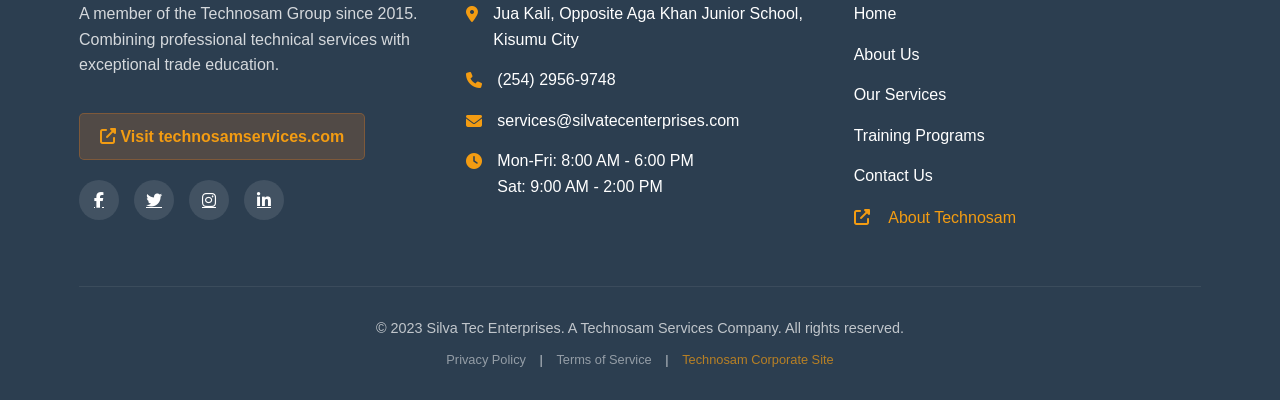
==== commit 03326544: "services.html" ====
--- a/services.html
+++ b/services.html
@@ -65,7 +65,7 @@
                 <p class="hero-subtitle">Comprehensive technical solutions delivered with expertise, precision, and innovation since 2015.</p>
                 <div class="hero-stats">
                     <div class="stat">
-                        <span class="stat-number">500+</span>
+                        <span class="stat-number">50+</span>
                         <span class="stat-label">Projects Completed</span>
                     </div>
                     <div class="stat">
@@ -77,7 +77,7 @@
                         <span class="stat-label">Expert Technicians</span>
                     </div>
                     <div class="stat">
-                        <span class="stat-number">8</span>
+                        <span class="stat-number">15</span>
                         <span class="stat-label">Years Experience</span>
                     </div>
                 </div>
@@ -382,99 +382,6 @@
                     <p>Complete project management from planning to execution</p>
                 </div>
             </div>
-
-            <div class="gallery-slide">
-                            <img src="masonry.JPG" alt="Infrastructure Development">
-                            <div class="slide-caption">
-                                <h4>Infrastructure Development</h4>
-                                <p>Public infrastructure projects including drainage, utilities, and public works</p>
-                            </div>
-                        </div>
-                    </div>
-                    
-                    <!-- Gallery Controls -->
-                    <button class="gallery-prev"><i class="fas fa-chevron-left"></i></button>
-                    <button class="gallery-next"><i class="fas fa-chevron-right"></i></button>
-                    
-                    <!-- Gallery Dots -->
-                    <div class="gallery-dots">
-                        <span class="dot active" data-slide="0"></span>
-                        <span class="dot" data-slide="1"></span>
-                        <span class="dot" data-slide="2"></span>
-                        <span class="dot" data-slide="3"></span>
-                    </div>
-                </div>
-            </div>
-            
-            <div class="service-features-grid">
-                <div class="feature">
-                    <i class="fas fa-building"></i>
-                    <h4>Building Construction</h4>
-                    <p>Complete construction services for residential and commercial buildings</p>
-                </div>
-                <div class="feature">
-                    <i class="fas fa-road"></i>
-                    <h4>Road Construction</h4>
-                    <p>Road works, pavement, and infrastructure development projects</p>
-                </div>
-                <div class="feature">
-                    <i class="fas fa-drafting-compass"></i>
-                    <h4>Engineering Design</h4>
-                    <p>Structural engineering and architectural design services</p>
-                </div>
-                <div class="feature">
-                    <i class="fas fa-project-diagram"></i>
-                    <h4>Project Management</h4>
-                    <p>Complete project management from planning to execution</p>
-                </div>
-            </div>
-
-            <div class="gallery-slide">
-                            <img src="masonry.JPG" alt="Infrastructure Development">
-                            <div class="slide-caption">
-                                <h4>Infrastructure Development</h4>
-                                <p>Public infrastructure projects including drainage, utilities, and public works</p>
-                            </div>
-                        </div>
-                    </div>
-                    
-                    <!-- Gallery Controls -->
-                    <button class="gallery-prev"><i class="fas fa-chevron-left"></i></button>
-                    <button class="gallery-next"><i class="fas fa-chevron-right"></i></button>
-                    
-                    <!-- Gallery Dots -->
-                    <div class="gallery-dots">
-                        <span class="dot active" data-slide="0"></span>
-                        <span class="dot" data-slide="1"></span>
-                        <span class="dot" data-slide="2"></span>
-                        <span class="dot" data-slide="3"></span>
-                    </div>
-                </div>
-            </div>
-            
-            <div class="service-features-grid">
-                <div class="feature">
-                    <i class="fas fa-building"></i>
-                    <h4>Building Construction</h4>
-                    <p>Complete construction services for residential and commercial buildings</p>
-                </div>
-                <div class="feature">
-                    <i class="fas fa-road"></i>
-                    <h4>Road Construction</h4>
-                    <p>Road works, pavement, and infrastructure development projects</p>
-                </div>
-                <div class="feature">
-                    <i class="fas fa-drafting-compass"></i>
-                    <h4>Engineering Design</h4>
-                    <p>Structural engineering and architectural design services</p>
-                </div>
-                <div class="feature">
-                    <i class="fas fa-project-diagram"></i>
-                    <h4>Project Management</h4>
-                    <p>Complete project management from planning to execution</p>
-                </div>
-            </div>
-            
             <div class="service-cta">
                 <a href="contact.html" class="cta-button">Request Civil Works Service</a>
                 <a href="tel:+25429569748" class="cta-button secondary">
@@ -572,3 +479,4 @@
 </html>
 
 
+
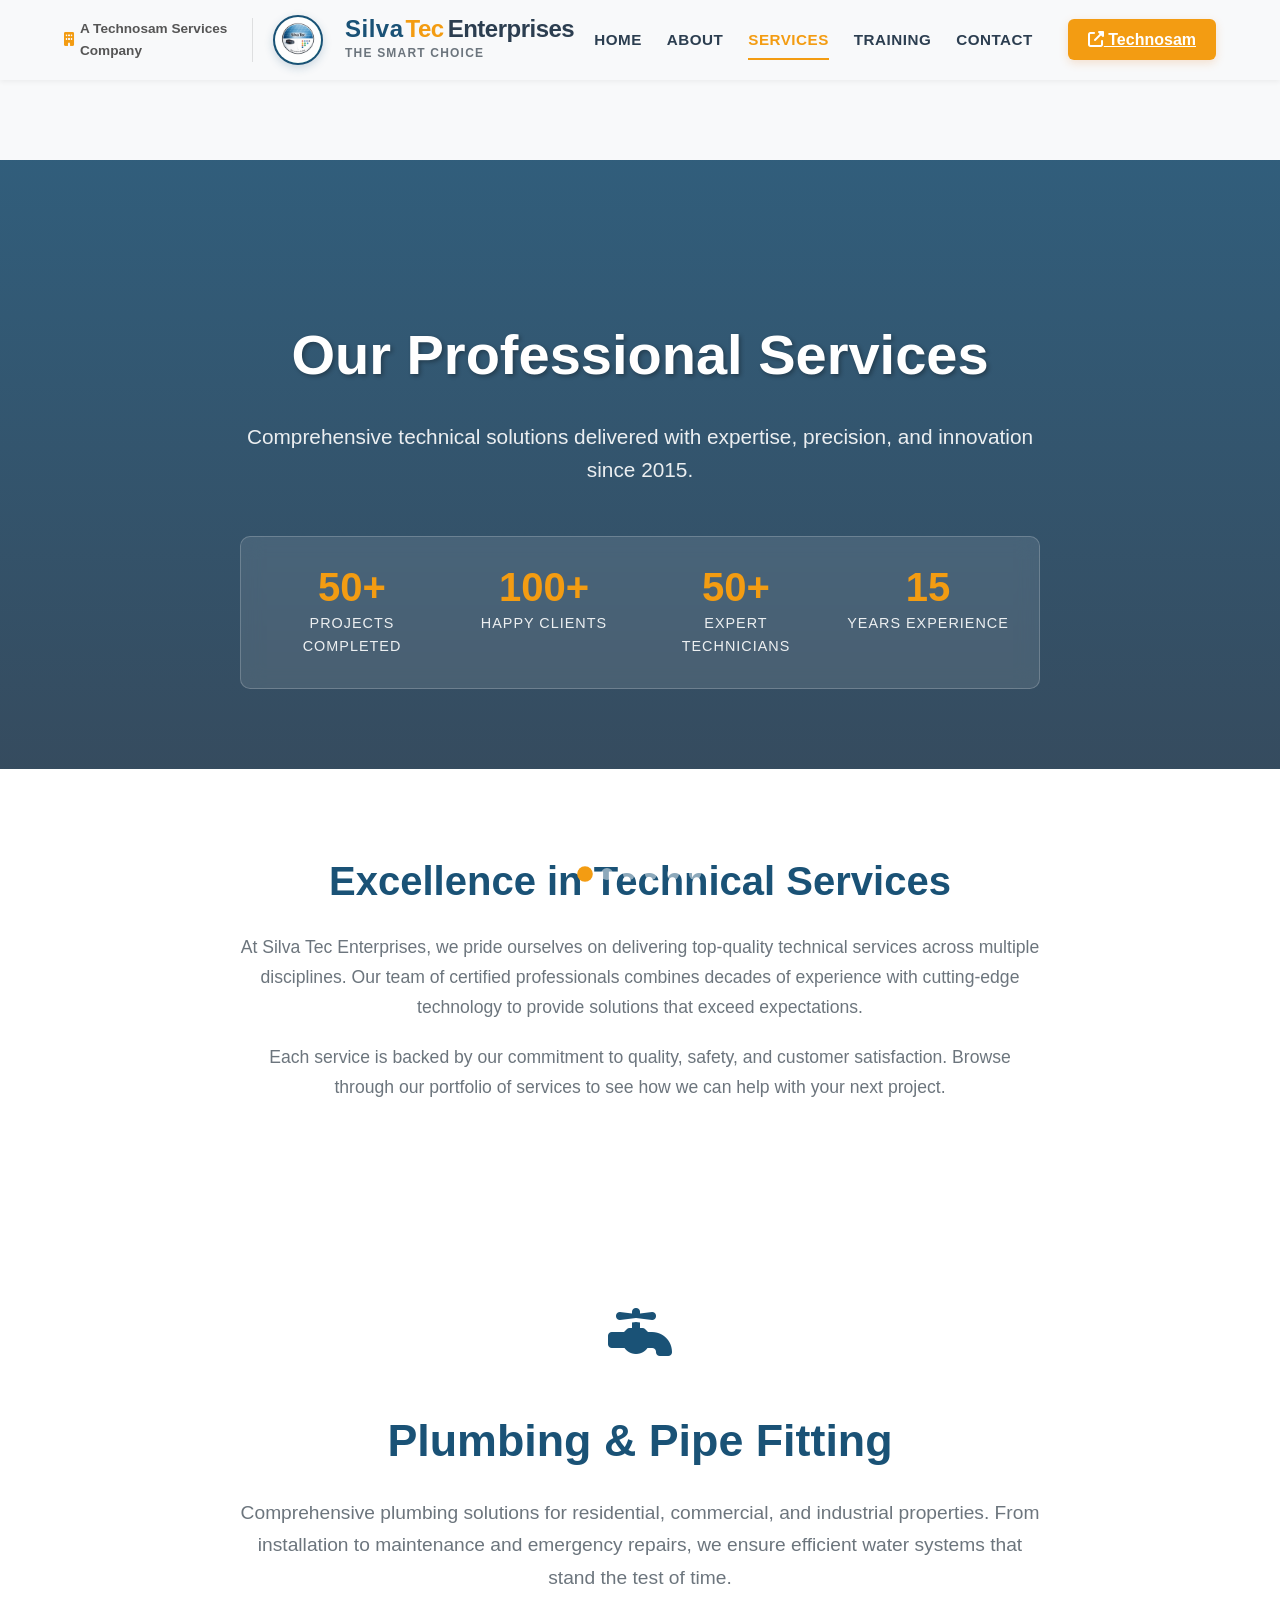
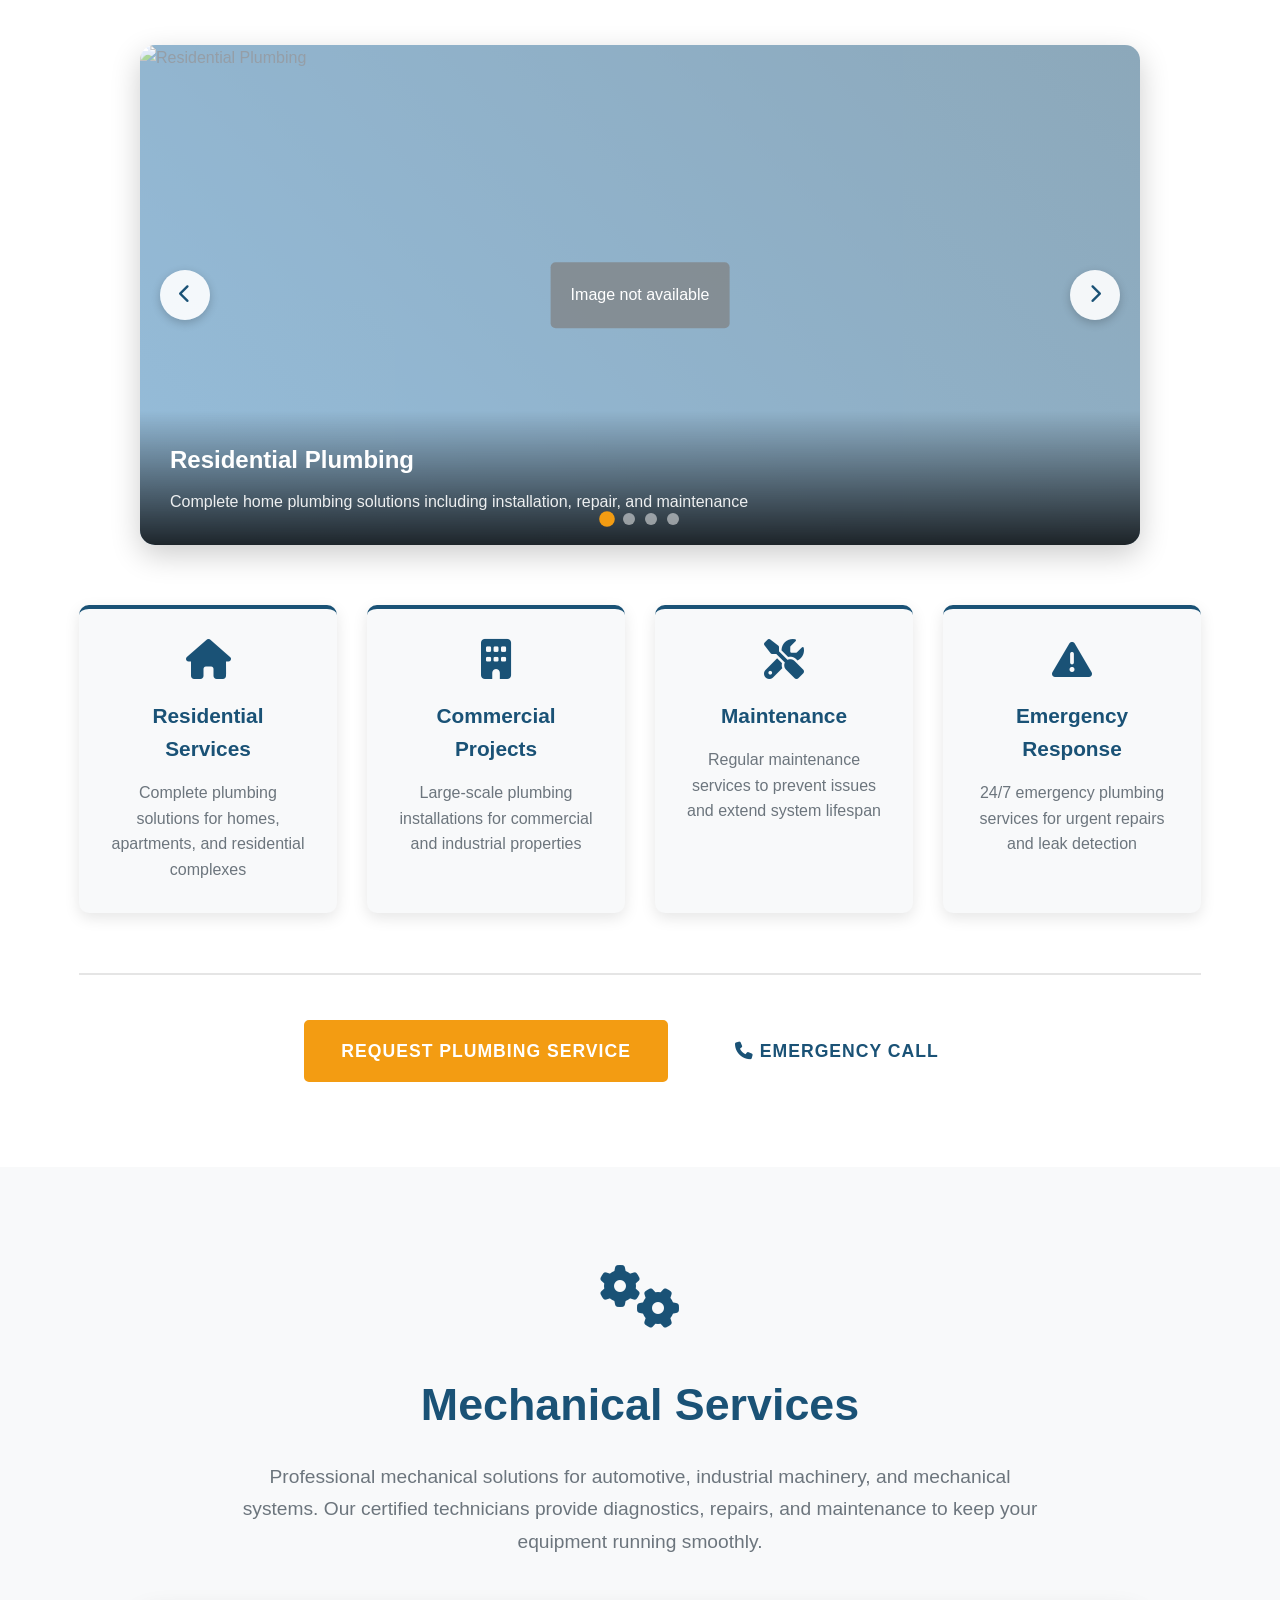
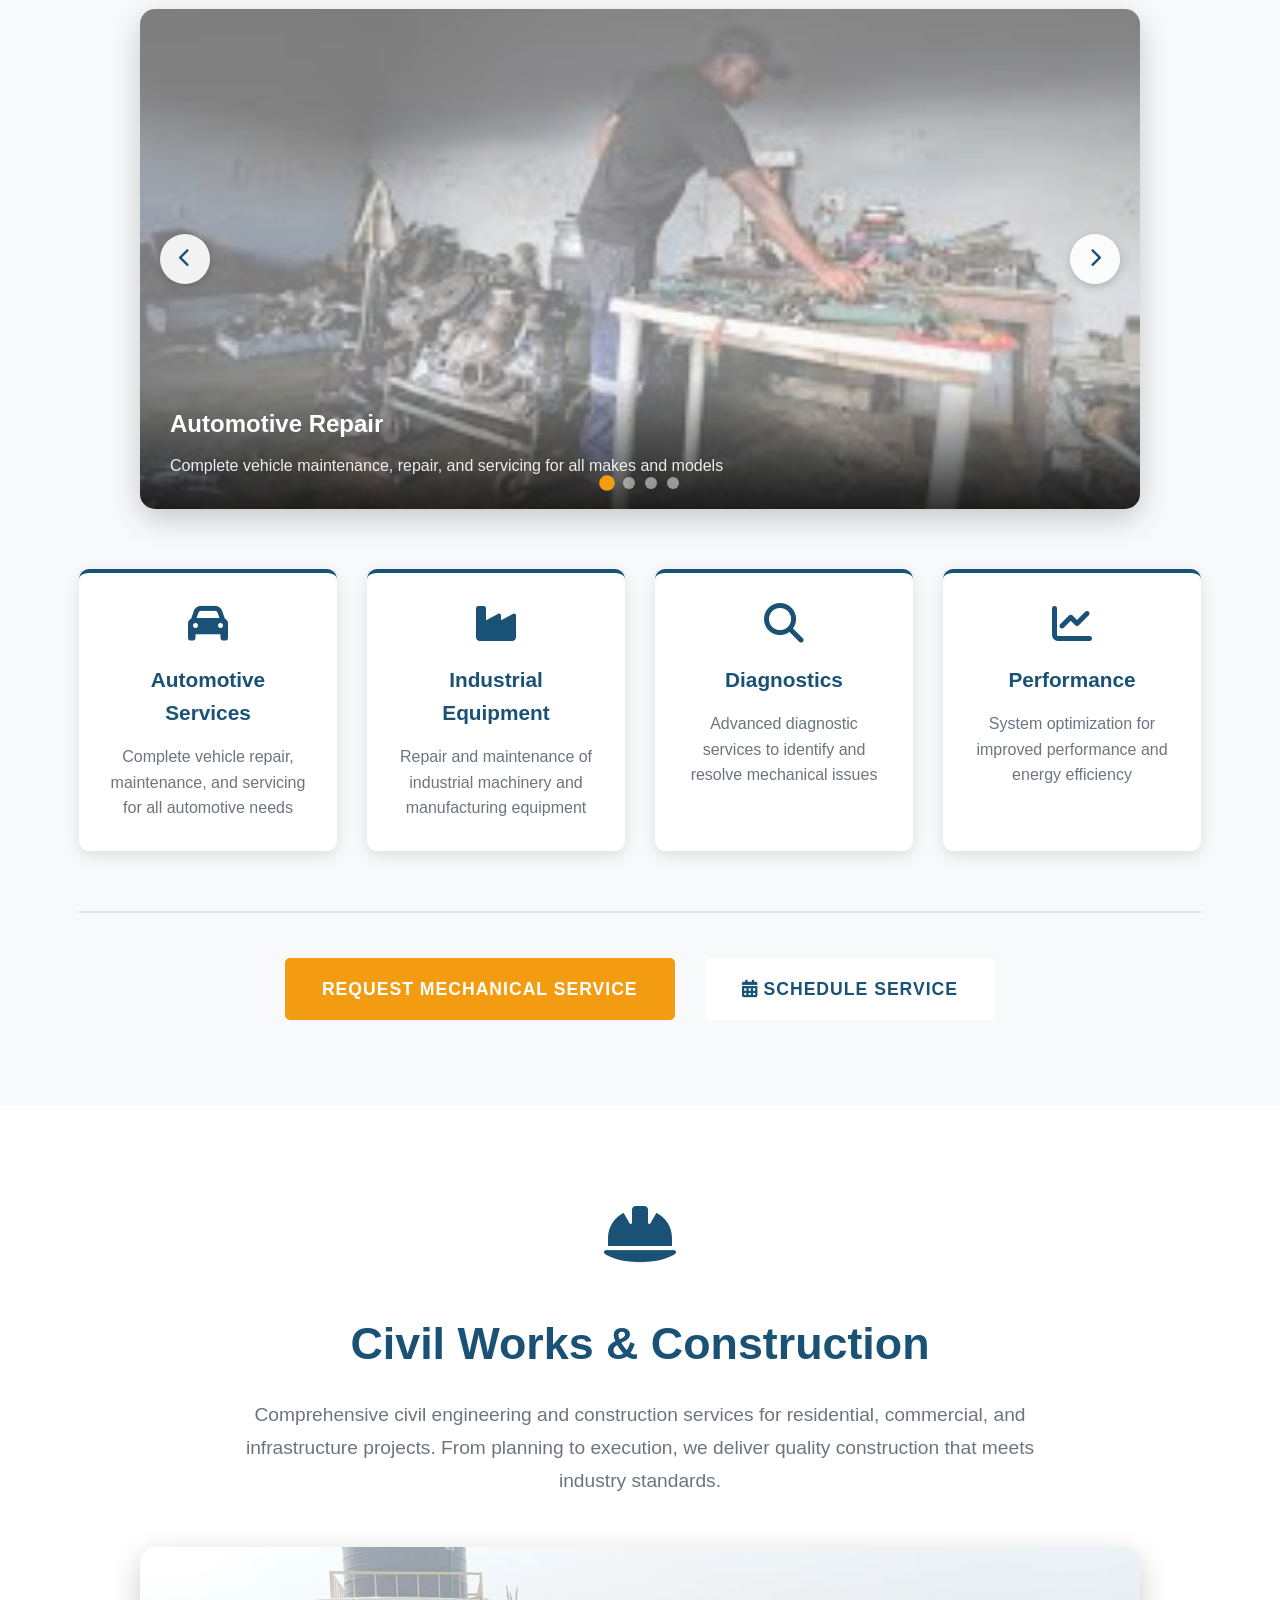
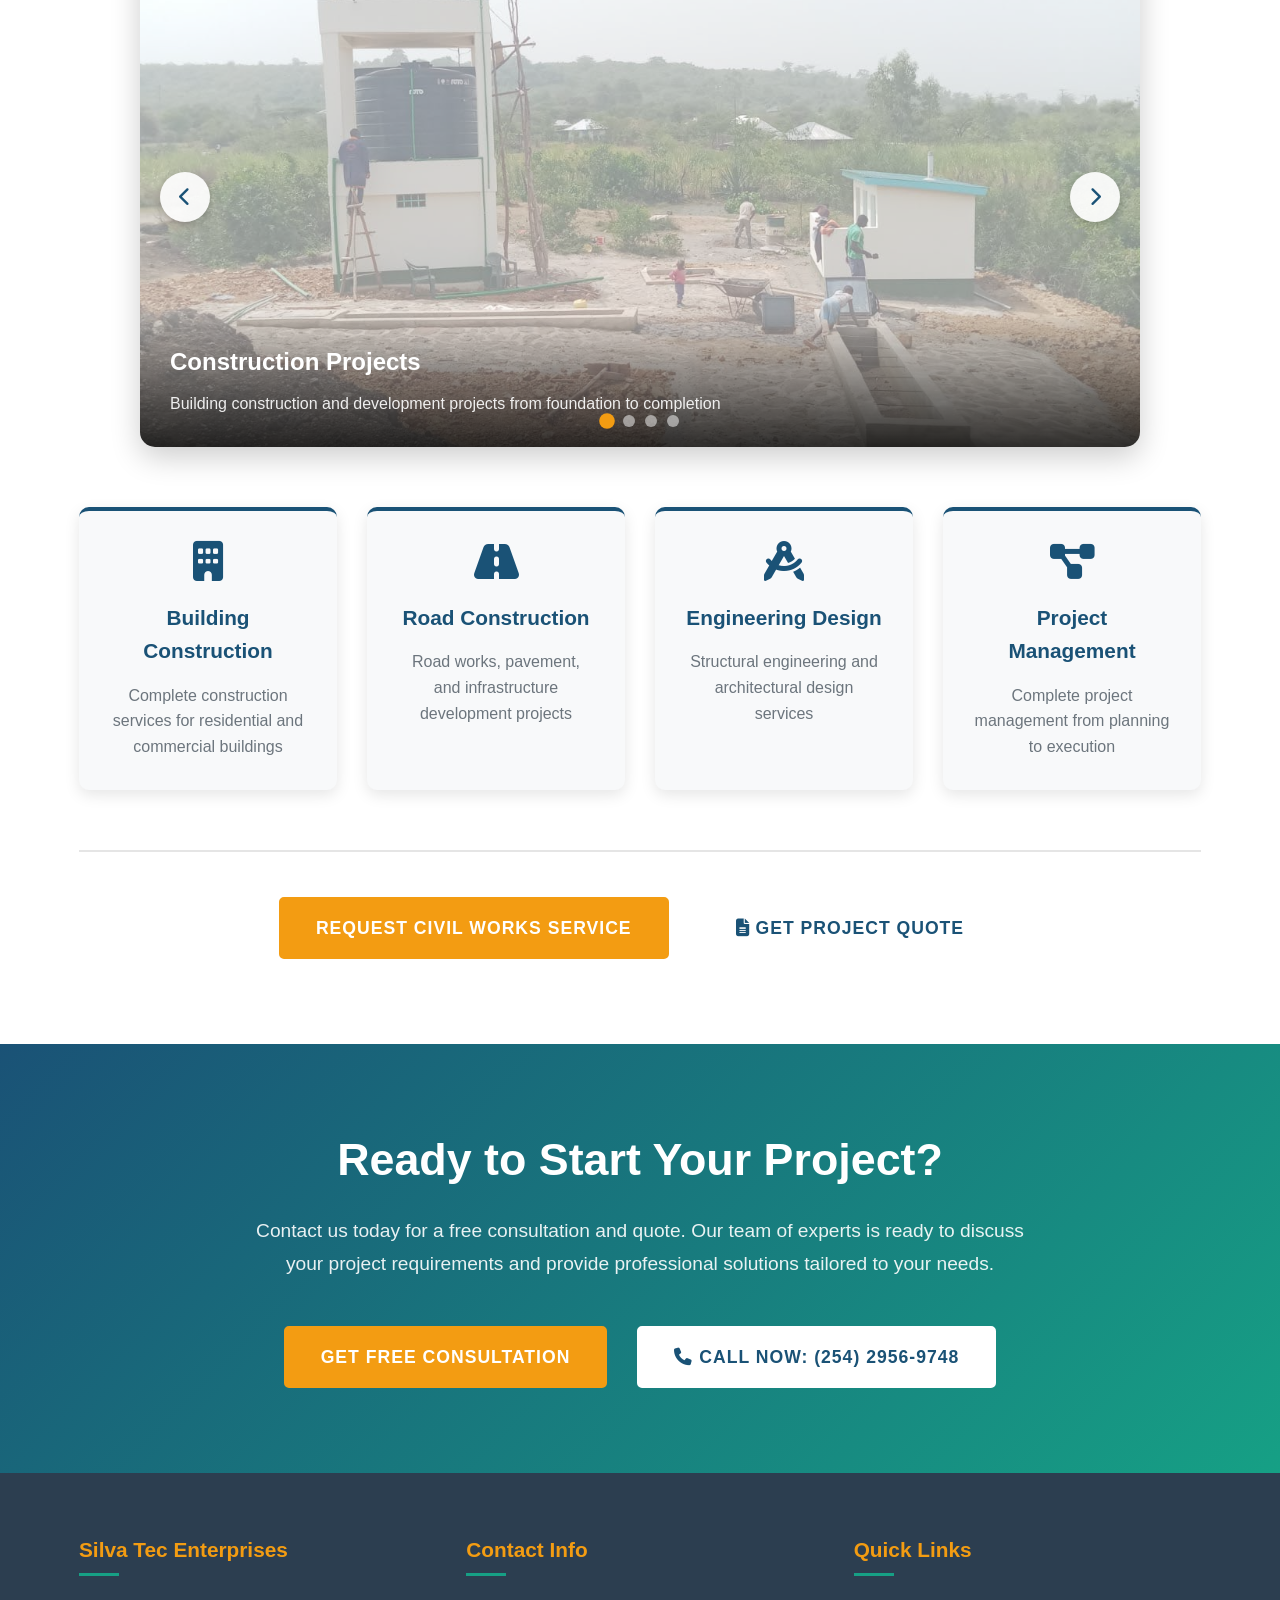
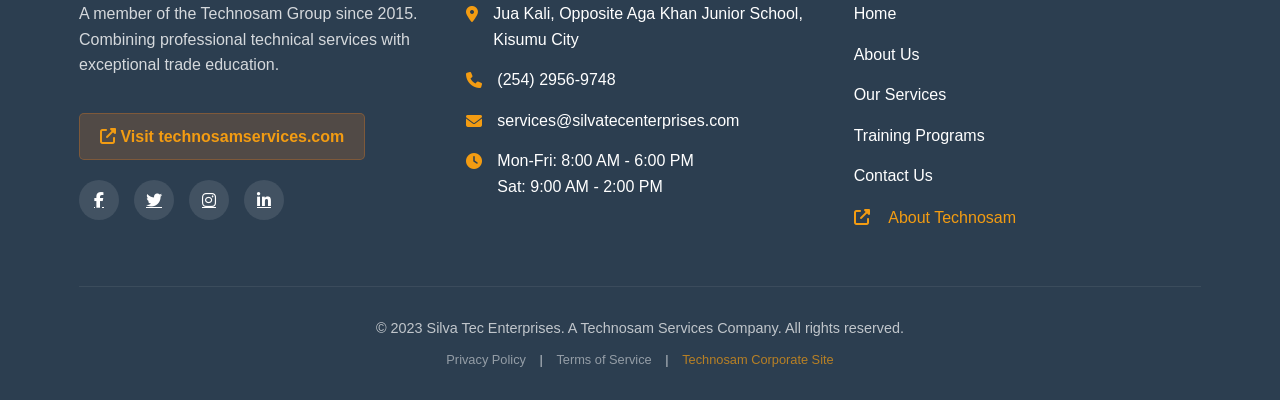
==== commit 416b3d61: "services.html" ====
--- a/services.html
+++ b/services.html
@@ -124,7 +124,7 @@
                     <div class="gallery-slider">
                         <!-- Slide 1 -->
                         <div class="gallery-slide active">
-                            <img src="masonryplumbing.jpg" alt="Residential Plumbing">
+                            <img src="pipefit.jpg" alt="Residential Plumbing">
                             <div class="slide-caption">
                                 <h4>Residential Plumbing</h4>
                                 <p>Complete home plumbing solutions including installation, repair, and maintenance</p>
@@ -132,7 +132,7 @@
                         </div>
                         <!-- Slide 2 -->
                         <div class="gallery-slide">
-                            <img src="complumb.jpg" alt="Commercial Plumbing">
+                            <img src="plumb1.jpg" alt="Commercial Plumbing">
                             <div class="slide-caption">
                                 <h4>Commercial Plumbing</h4>
                                 <p>Large-scale commercial plumbing systems for offices, hotels, and institutions</p>
@@ -140,7 +140,7 @@
                         </div>
                         <!-- Slide 3 -->
                         <div class="gallery-slide">
-                            <img src="plumbing3.jpg" alt="Pipe Installation">
+                            <img src=plumb2.jpg" alt="Pipe Installation">
                             <div class="slide-caption">
                                 <h4>Pipe Installation</h4>
                                 <p>Professional pipe installation using high-quality materials and techniques</p>
@@ -148,7 +148,7 @@
                         </div>
                         <!-- Slide 4 -->
                         <div class="gallery-slide">
-                            <img src="plumbing2.jpeg">
+                            <img src="plumb3.jpeg">
                             <div class="slide-caption">
                                 <h4>Emergency Repairs</h4>
                                 <p>24/7 emergency plumbing services for urgent repairs and maintenance</p>
@@ -480,3 +480,4 @@
 
 
 
+
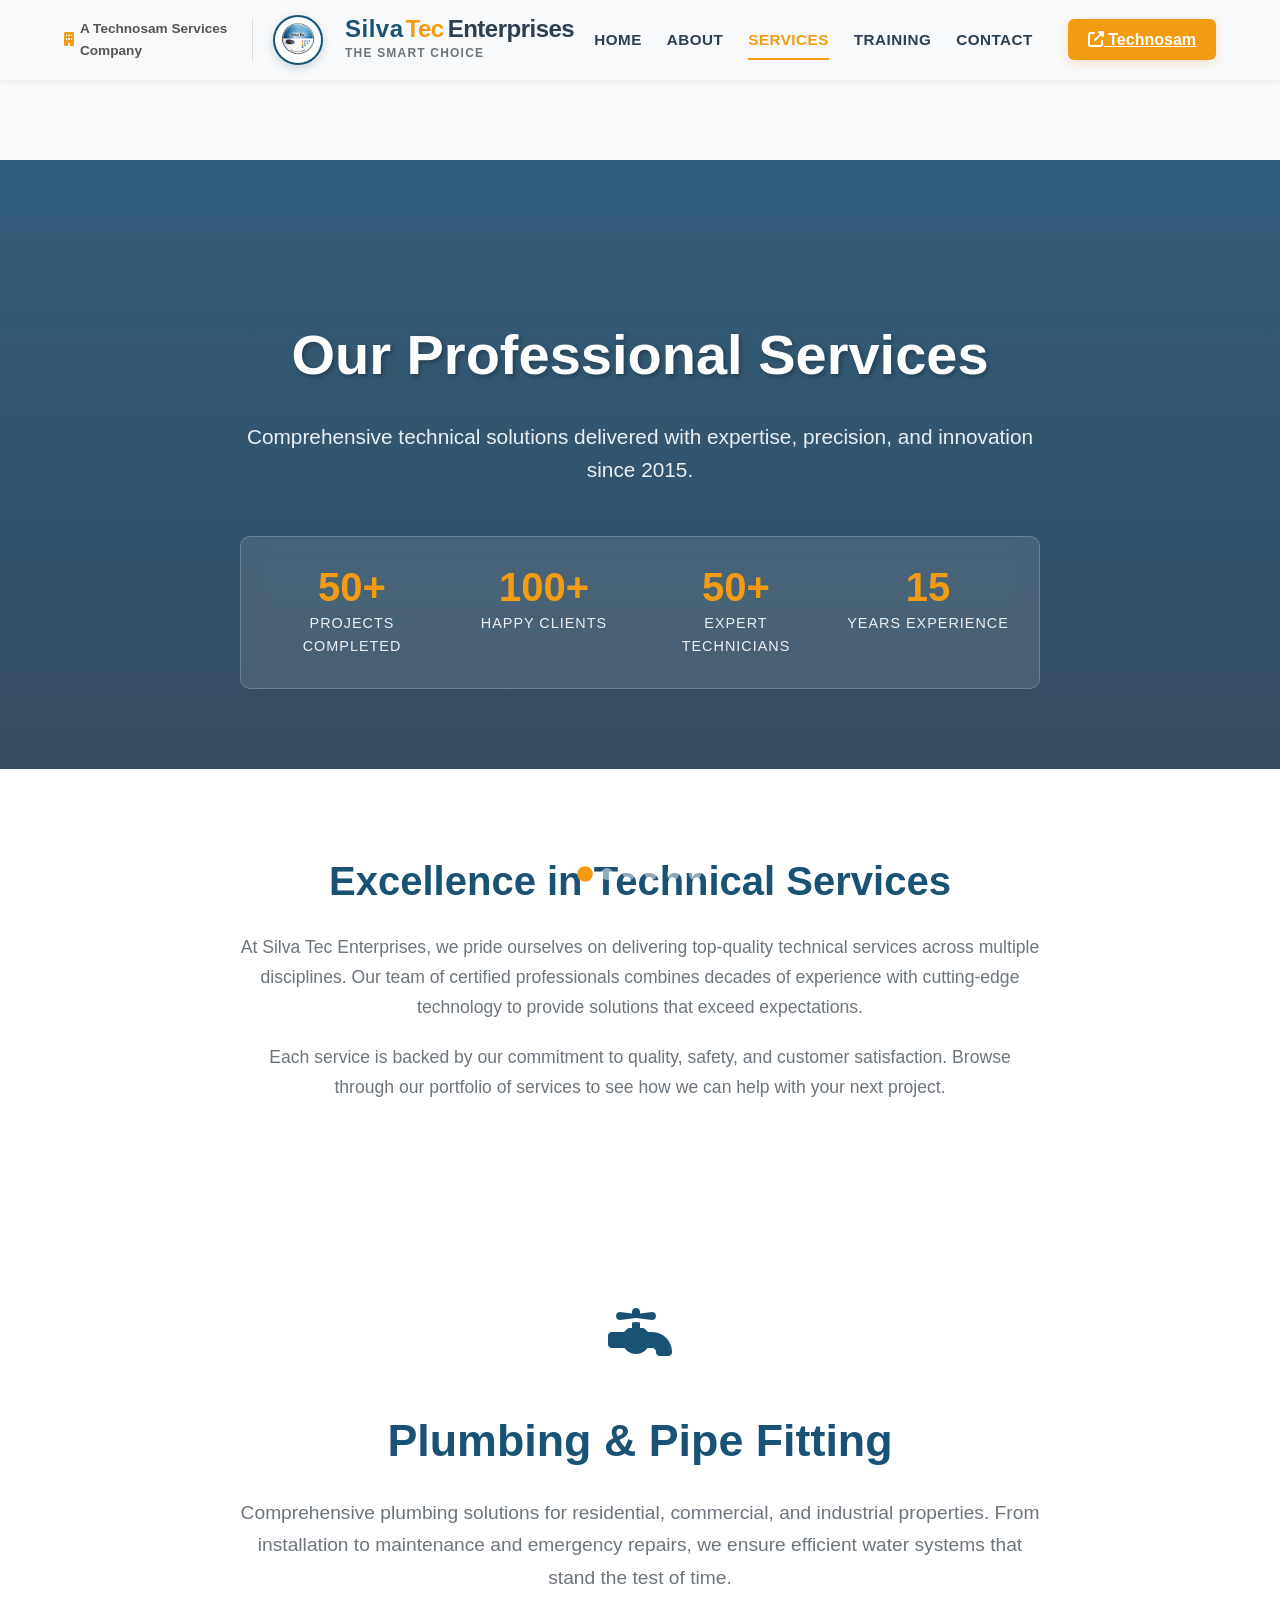
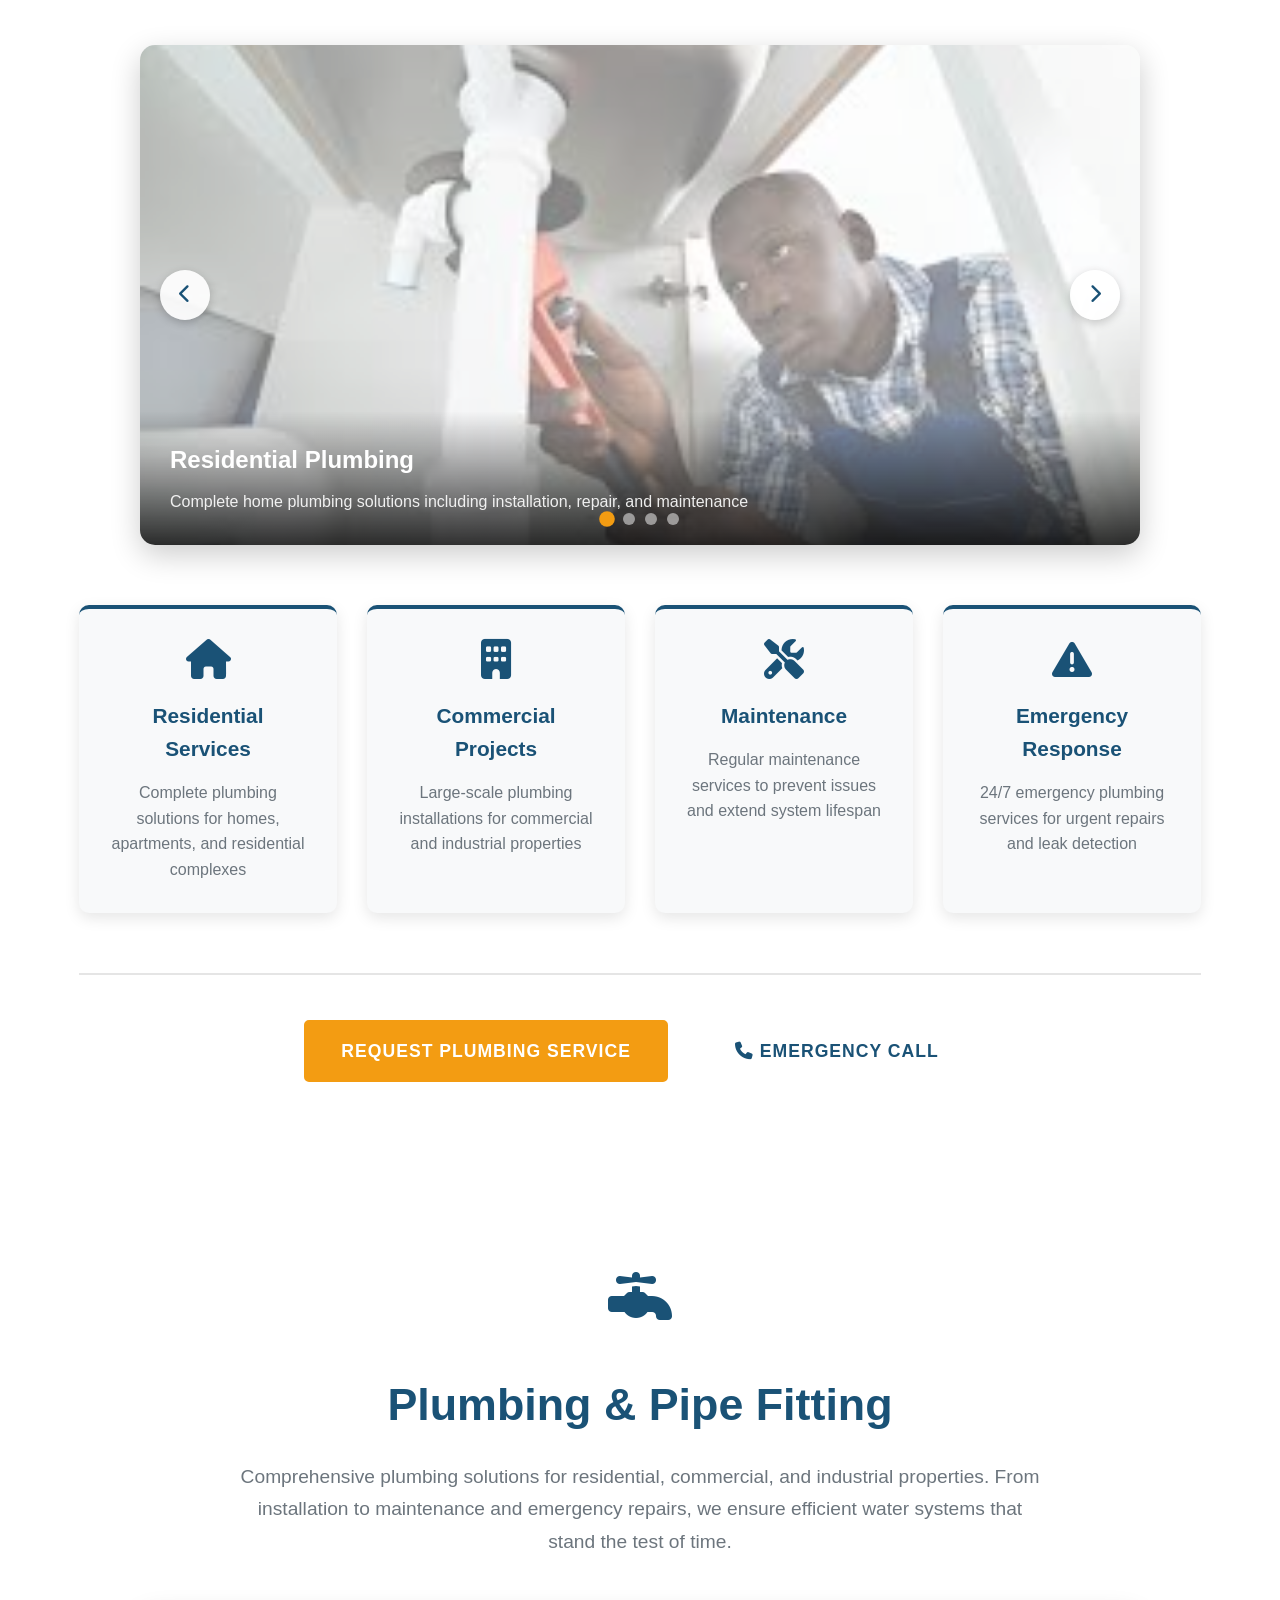
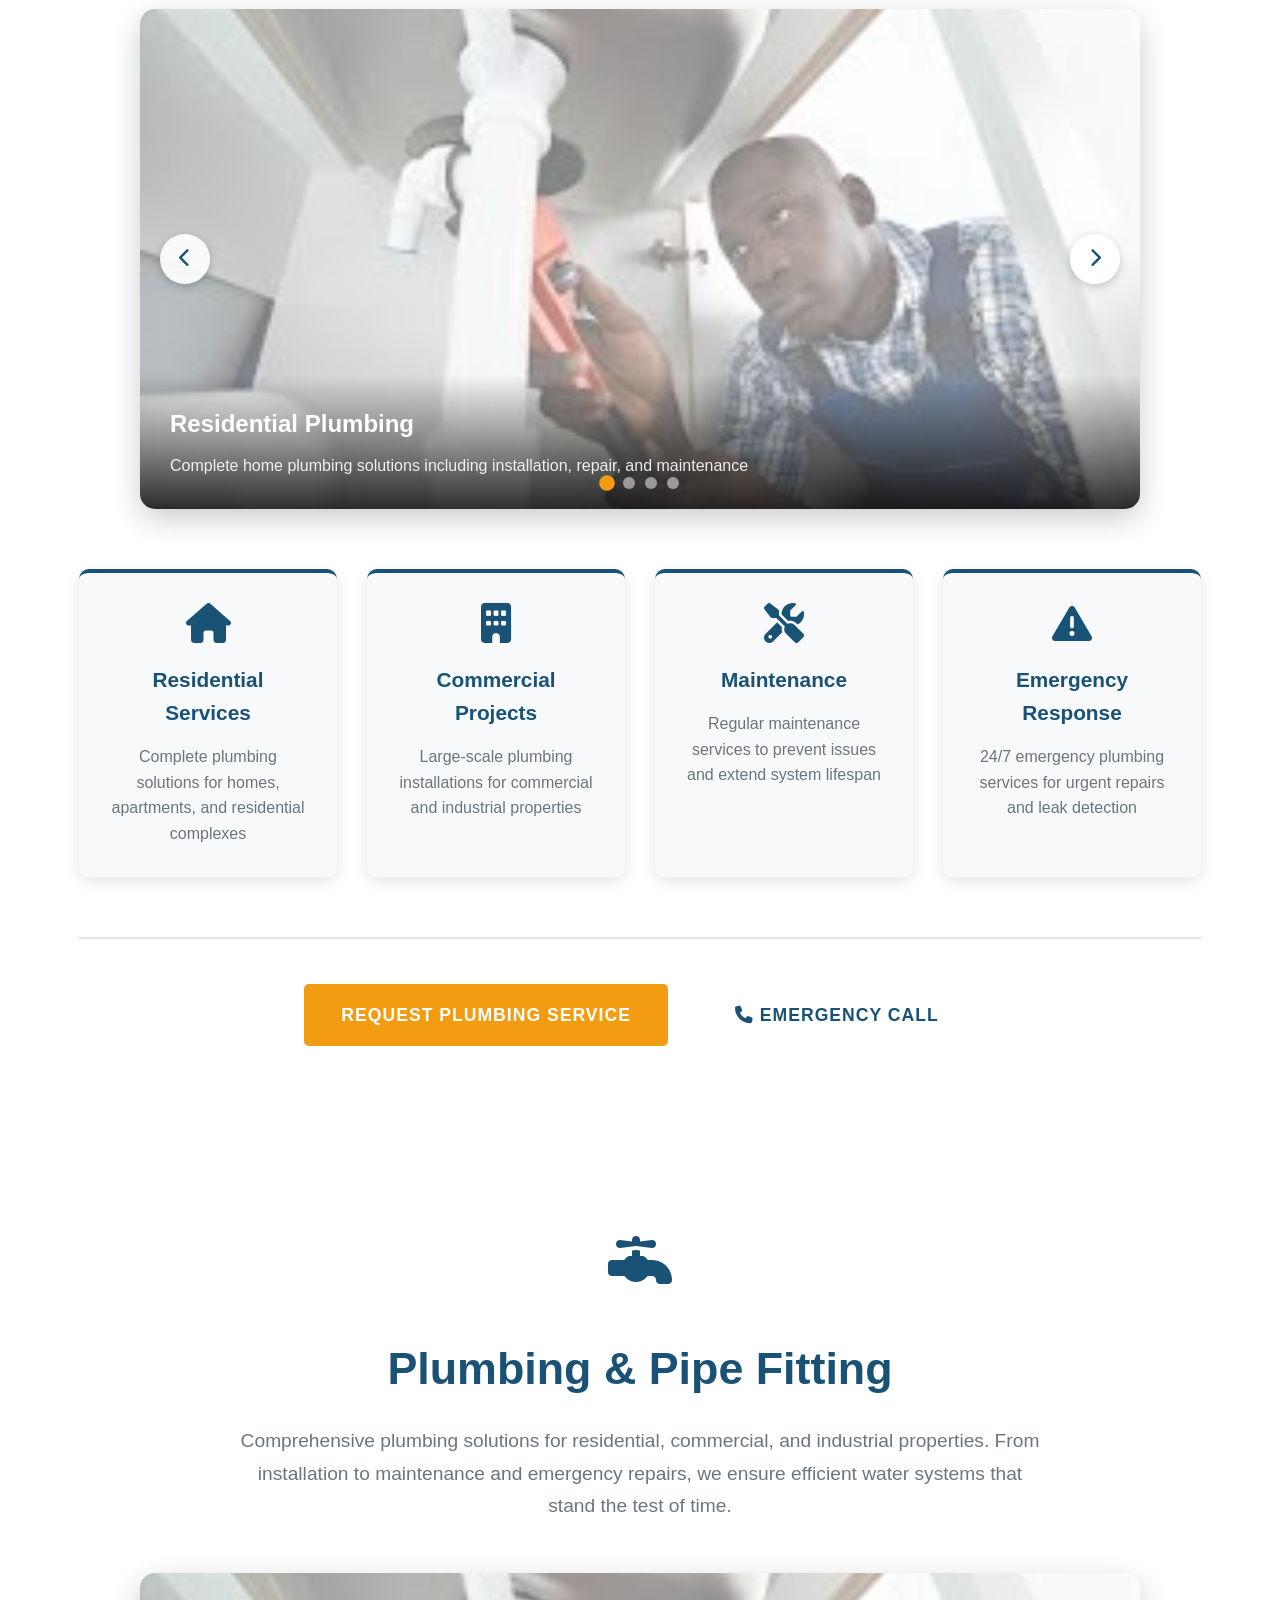
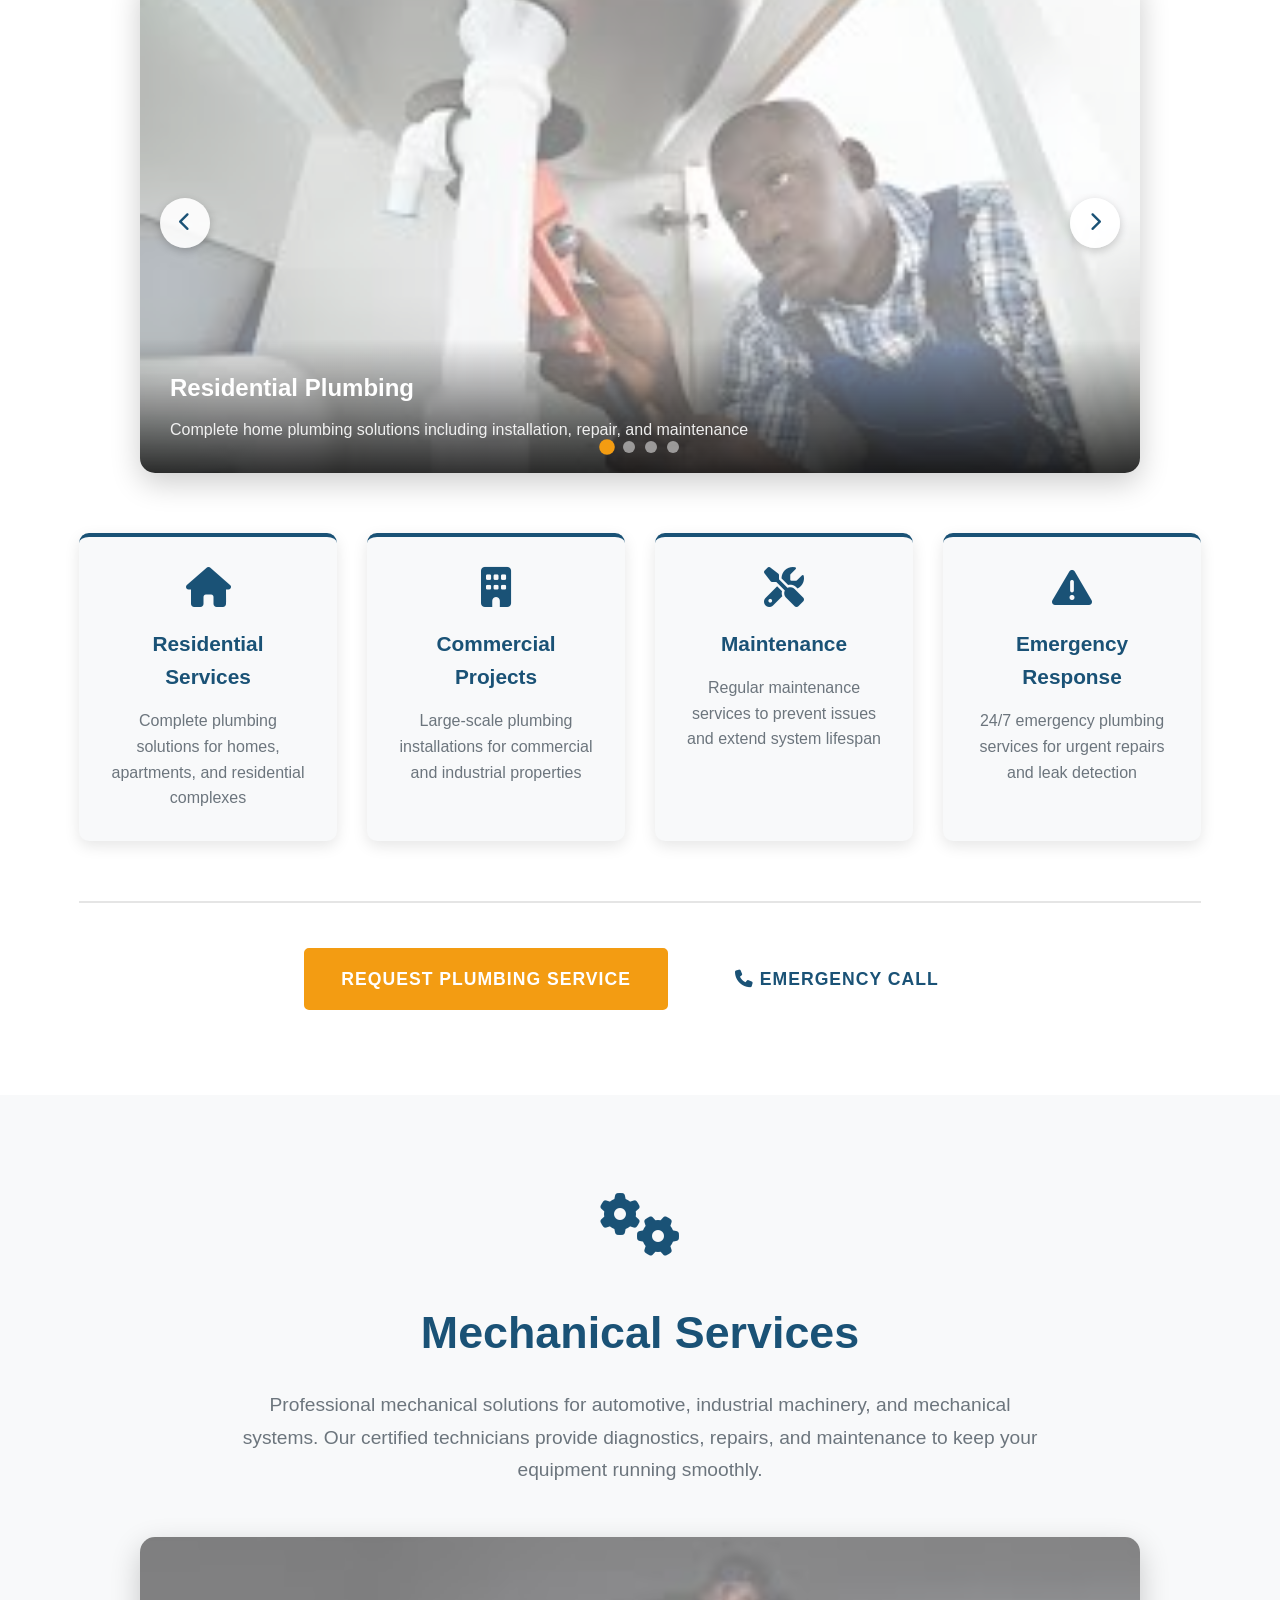
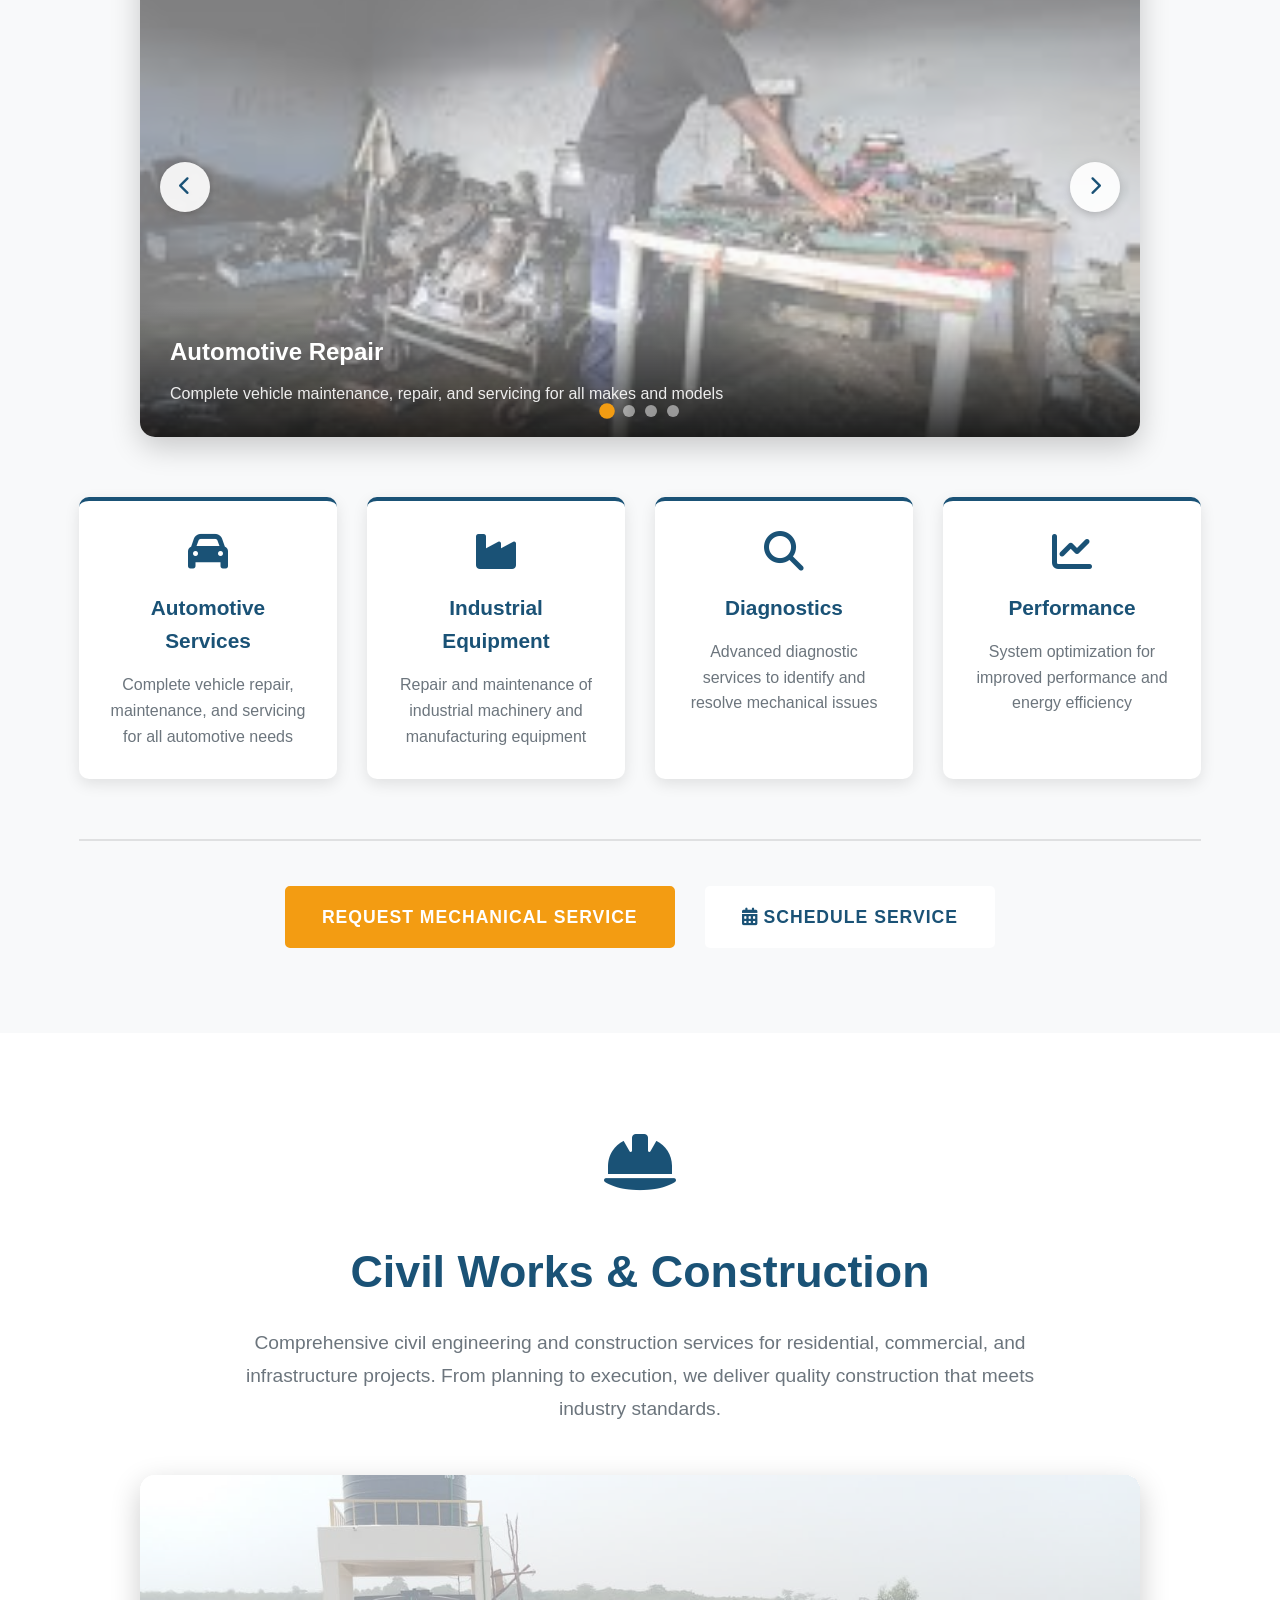
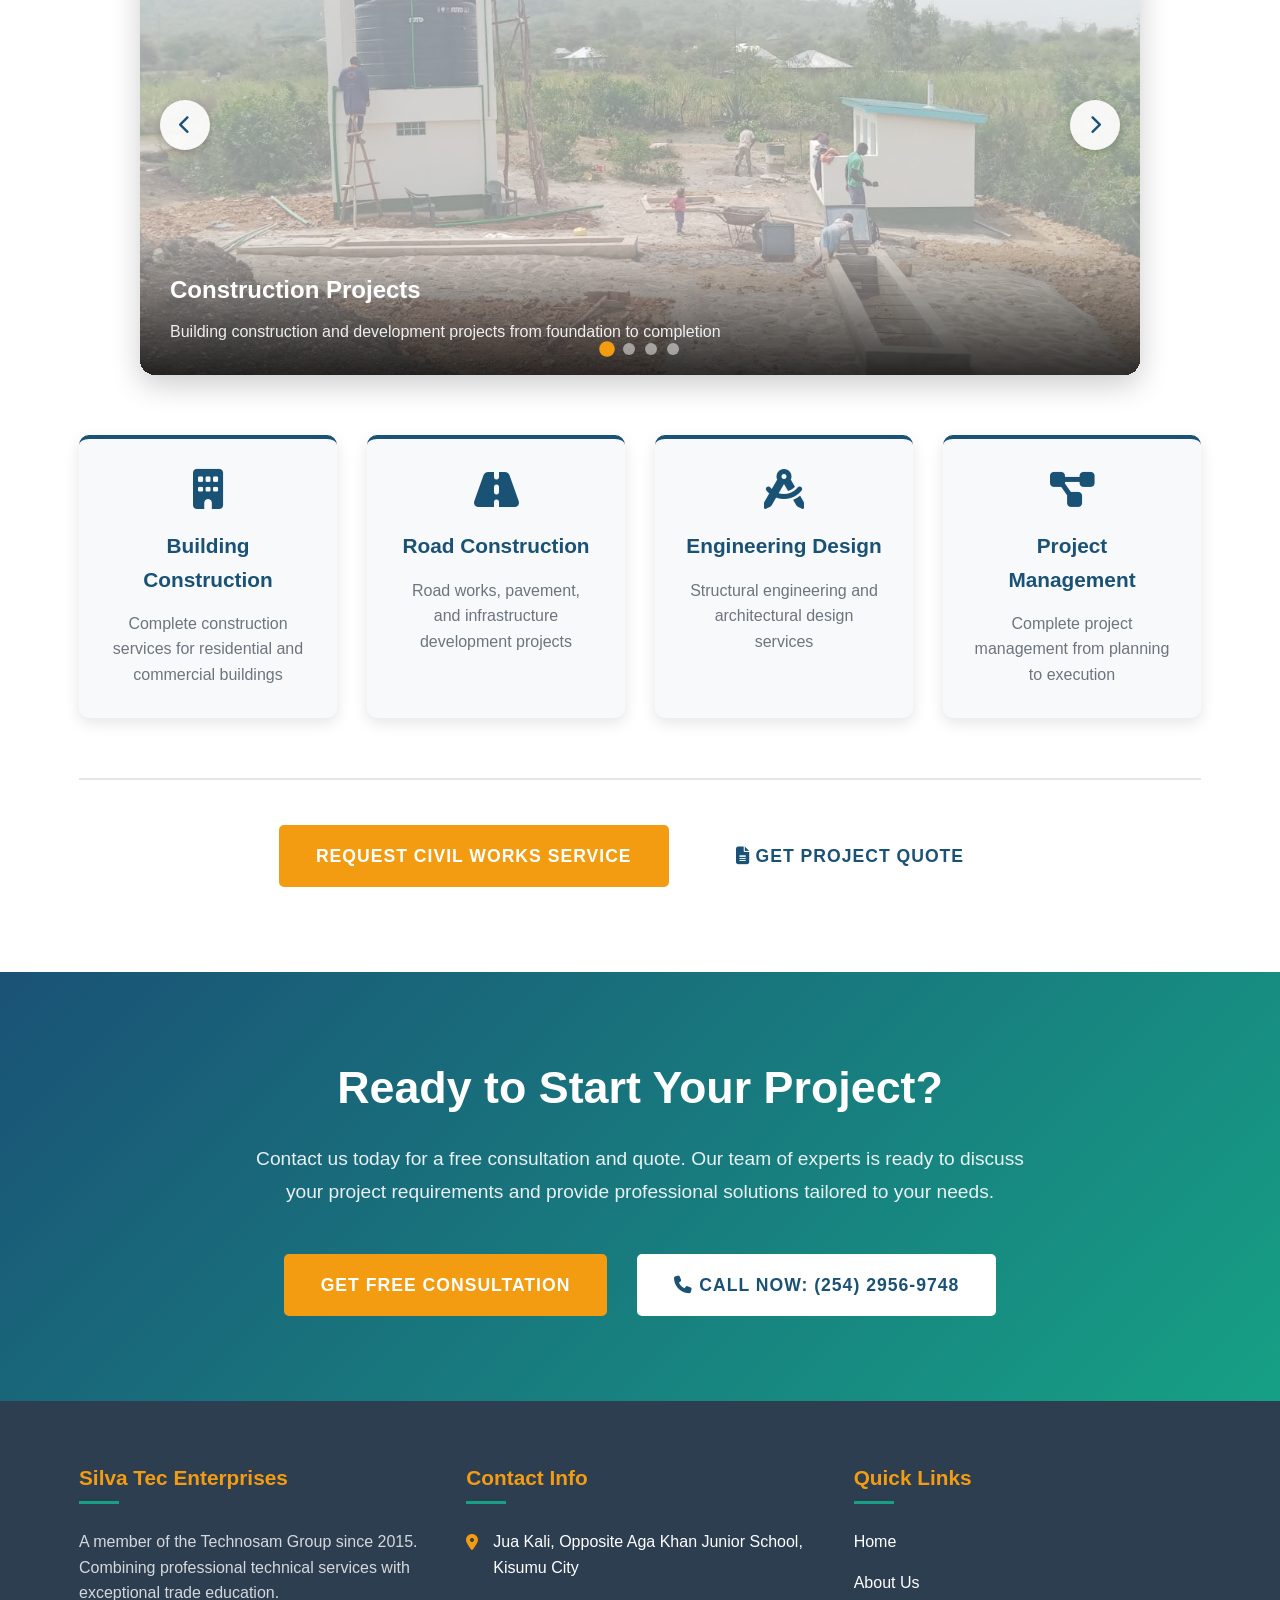
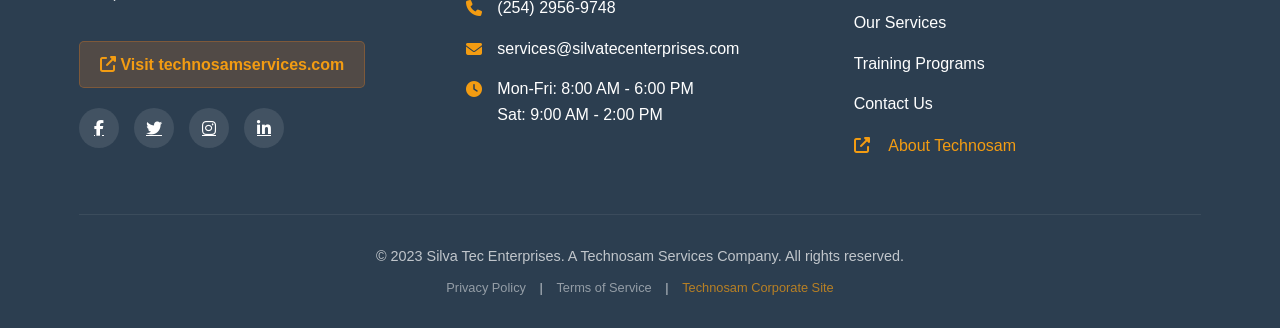
==== commit ac493e8a: "services.html" ====
--- a/services.html
+++ b/services.html
@@ -109,6 +109,194 @@
 
     <!-- Plumbing Service -->
     <section class="service-section alt-bg" id="plumbing">
+        <div class="container">
+            <div class="service-header">
+                <div class="service-icon-large">
+                    <i class="fas fa-faucet"></i>
+                </div>
+                <h2>Plumbing & Pipe Fitting</h2>
+                <p class="service-description">Comprehensive plumbing solutions for residential, commercial, and industrial properties. From installation to maintenance and emergency repairs, we ensure efficient water systems that stand the test of time.</p>
+            </div>
+            
+            <!-- Service Sliding Gallery -->
+            <div class="service-gallery">
+                <div class="gallery-container">
+                    <div class="gallery-slider">
+                        <!-- Slide 1 -->
+                        <div class="gallery-slide active">
+                            <img src="pipefit.jpg" alt="Residential Plumbing">
+                            <div class="slide-caption">
+                                <h4>Residential Plumbing</h4>
+                                <p>Complete home plumbing solutions including installation, repair, and maintenance</p>
+                            </div>
+                        </div>
+                        <!-- Slide 2 -->
+                        <div class="gallery-slide">
+                            <img src="plumb1.jpg" alt="Commercial Plumbing">
+                            <div class="slide-caption">
+                                <h4>Commercial Plumbing</h4>
+                                <p>Large-scale commercial plumbing systems for offices, hotels, and institutions</p>
+                            </div>
+                        </div>
+                        <!-- Slide 3 -->
+                        <div class="gallery-slide">
+                            <img src=plumb2.jpg" alt="Pipe Installation">
+                            <div class="slide-caption">
+                                <h4>Pipe Installation</h4>
+                                <p>Professional pipe installation using high-quality materials and techniques</p>
+                            </div>
+                        </div>
+                        <!-- Slide 4 -->
+                        <div class="gallery-slide">
+                            <img src="plumb3.jpeg">
+                            <div class="slide-caption">
+                                <h4>Emergency Repairs</h4>
+                                <p>24/7 emergency plumbing services for urgent repairs and maintenance</p>
+                            </div>
+                        </div>
+                    </div>
+                    
+                    <!-- Gallery Controls -->
+                    <button class="gallery-prev"><i class="fas fa-chevron-left"></i></button>
+                    <button class="gallery-next"><i class="fas fa-chevron-right"></i></button>
+                    
+                    <!-- Gallery Dots -->
+                    <div class="gallery-dots">
+                        <span class="dot active" data-slide="0"></span>
+                        <span class="dot" data-slide="1"></span>
+                        <span class="dot" data-slide="2"></span>
+                        <span class="dot" data-slide="3"></span>
+                    </div>
+                </div>
+            </div>
+            
+            <div class="service-features-grid">
+                <div class="feature">
+                    <i class="fas fa-home"></i>
+                    <h4>Residential Services</h4>
+                    <p>Complete plumbing solutions for homes, apartments, and residential complexes</p>
+                </div>
+                <div class="feature">
+                    <i class="fas fa-building"></i>
+                    <h4>Commercial Projects</h4>
+                    <p>Large-scale plumbing installations for commercial and industrial properties</p>
+                </div>
+                <div class="feature">
+                    <i class="fas fa-tools"></i>
+                    <h4>Maintenance</h4>
+                    <p>Regular maintenance services to prevent issues and extend system lifespan</p>
+                </div>
+                <div class="feature">
+                    <i class="fas fa-exclamation-triangle"></i>
+                    <h4>Emergency Response</h4>
+                    <p>24/7 emergency plumbing services for urgent repairs and leak detection</p>
+                </div>
+            </div>
+            
+            <div class="service-cta">
+                <a href="contact.html" class="cta-button">Request Plumbing Service</a>
+                <a href="tel:+25429569748" class="cta-button secondary">
+                    <i class="fas fa-phone"></i> Emergency Call
+                </a>
+            </div>
+        </div>
+    </section>
+
+     <section class="service-section alt-bg" id="plumbing">
+        <div class="container">
+            <div class="service-header">
+                <div class="service-icon-large">
+                    <i class="fas fa-faucet"></i>
+                </div>
+                <h2>Plumbing & Pipe Fitting</h2>
+                <p class="service-description">Comprehensive plumbing solutions for residential, commercial, and industrial properties. From installation to maintenance and emergency repairs, we ensure efficient water systems that stand the test of time.</p>
+            </div>
+            
+            <!-- Service Sliding Gallery -->
+            <div class="service-gallery">
+                <div class="gallery-container">
+                    <div class="gallery-slider">
+                        <!-- Slide 1 -->
+                        <div class="gallery-slide active">
+                            <img src="pipefit.jpg" alt="Residential Plumbing">
+                            <div class="slide-caption">
+                                <h4>Residential Plumbing</h4>
+                                <p>Complete home plumbing solutions including installation, repair, and maintenance</p>
+                            </div>
+                        </div>
+                        <!-- Slide 2 -->
+                        <div class="gallery-slide">
+                            <img src="plumb1.jpg" alt="Commercial Plumbing">
+                            <div class="slide-caption">
+                                <h4>Commercial Plumbing</h4>
+                                <p>Large-scale commercial plumbing systems for offices, hotels, and institutions</p>
+                            </div>
+                        </div>
+                        <!-- Slide 3 -->
+                        <div class="gallery-slide">
+                            <img src=plumb2.jpg" alt="Pipe Installation">
+                            <div class="slide-caption">
+                                <h4>Pipe Installation</h4>
+                                <p>Professional pipe installation using high-quality materials and techniques</p>
+                            </div>
+                        </div>
+                        <!-- Slide 4 -->
+                        <div class="gallery-slide">
+                            <img src="plumb3.jpeg">
+                            <div class="slide-caption">
+                                <h4>Emergency Repairs</h4>
+                                <p>24/7 emergency plumbing services for urgent repairs and maintenance</p>
+                            </div>
+                        </div>
+                    </div>
+                    
+                    <!-- Gallery Controls -->
+                    <button class="gallery-prev"><i class="fas fa-chevron-left"></i></button>
+                    <button class="gallery-next"><i class="fas fa-chevron-right"></i></button>
+                    
+                    <!-- Gallery Dots -->
+                    <div class="gallery-dots">
+                        <span class="dot active" data-slide="0"></span>
+                        <span class="dot" data-slide="1"></span>
+                        <span class="dot" data-slide="2"></span>
+                        <span class="dot" data-slide="3"></span>
+                    </div>
+                </div>
+            </div>
+            
+            <div class="service-features-grid">
+                <div class="feature">
+                    <i class="fas fa-home"></i>
+                    <h4>Residential Services</h4>
+                    <p>Complete plumbing solutions for homes, apartments, and residential complexes</p>
+                </div>
+                <div class="feature">
+                    <i class="fas fa-building"></i>
+                    <h4>Commercial Projects</h4>
+                    <p>Large-scale plumbing installations for commercial and industrial properties</p>
+                </div>
+                <div class="feature">
+                    <i class="fas fa-tools"></i>
+                    <h4>Maintenance</h4>
+                    <p>Regular maintenance services to prevent issues and extend system lifespan</p>
+                </div>
+                <div class="feature">
+                    <i class="fas fa-exclamation-triangle"></i>
+                    <h4>Emergency Response</h4>
+                    <p>24/7 emergency plumbing services for urgent repairs and leak detection</p>
+                </div>
+            </div>
+            
+            <div class="service-cta">
+                <a href="contact.html" class="cta-button">Request Plumbing Service</a>
+                <a href="tel:+25429569748" class="cta-button secondary">
+                    <i class="fas fa-phone"></i> Emergency Call
+                </a>
+            </div>
+        </div>
+    </section>
+
+     <section class="service-section alt-bg" id="plumbing">
         <div class="container">
             <div class="service-header">
                 <div class="service-icon-large">
@@ -481,3 +669,4 @@
 
 
 
+
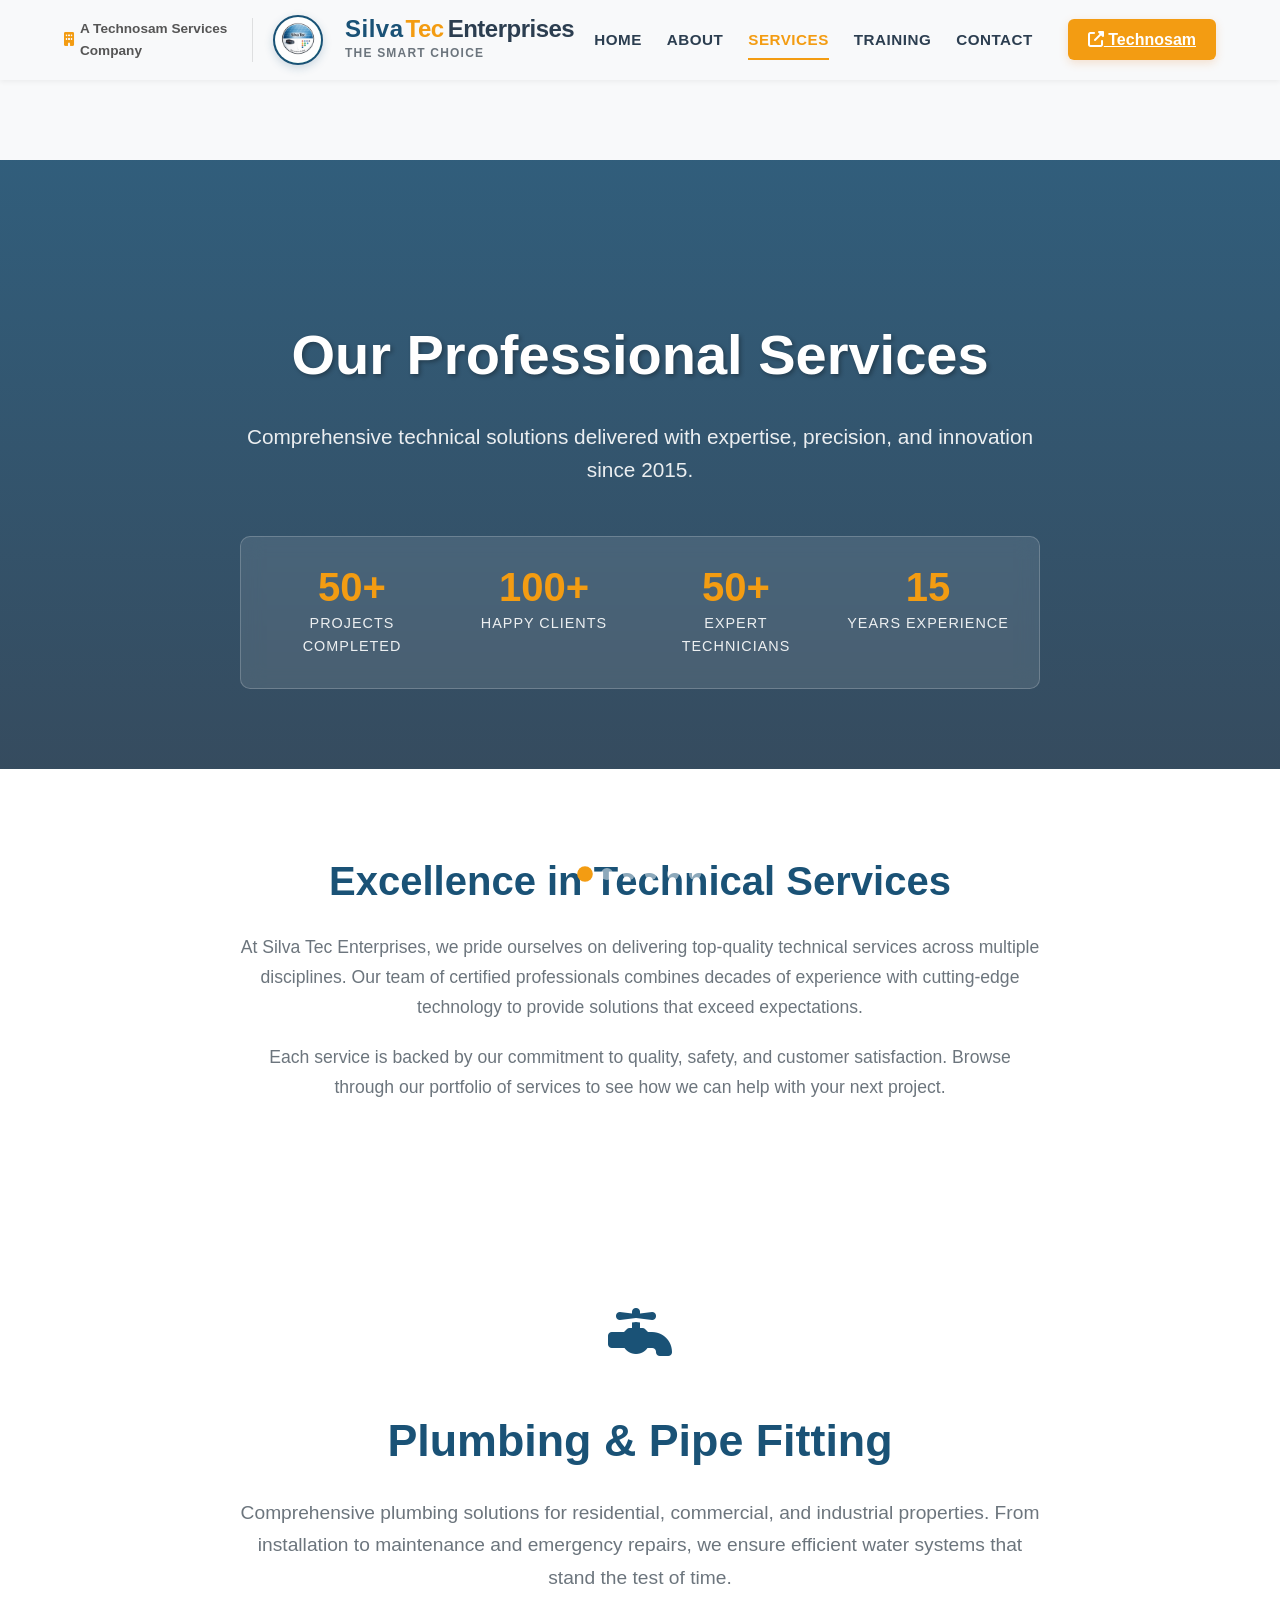
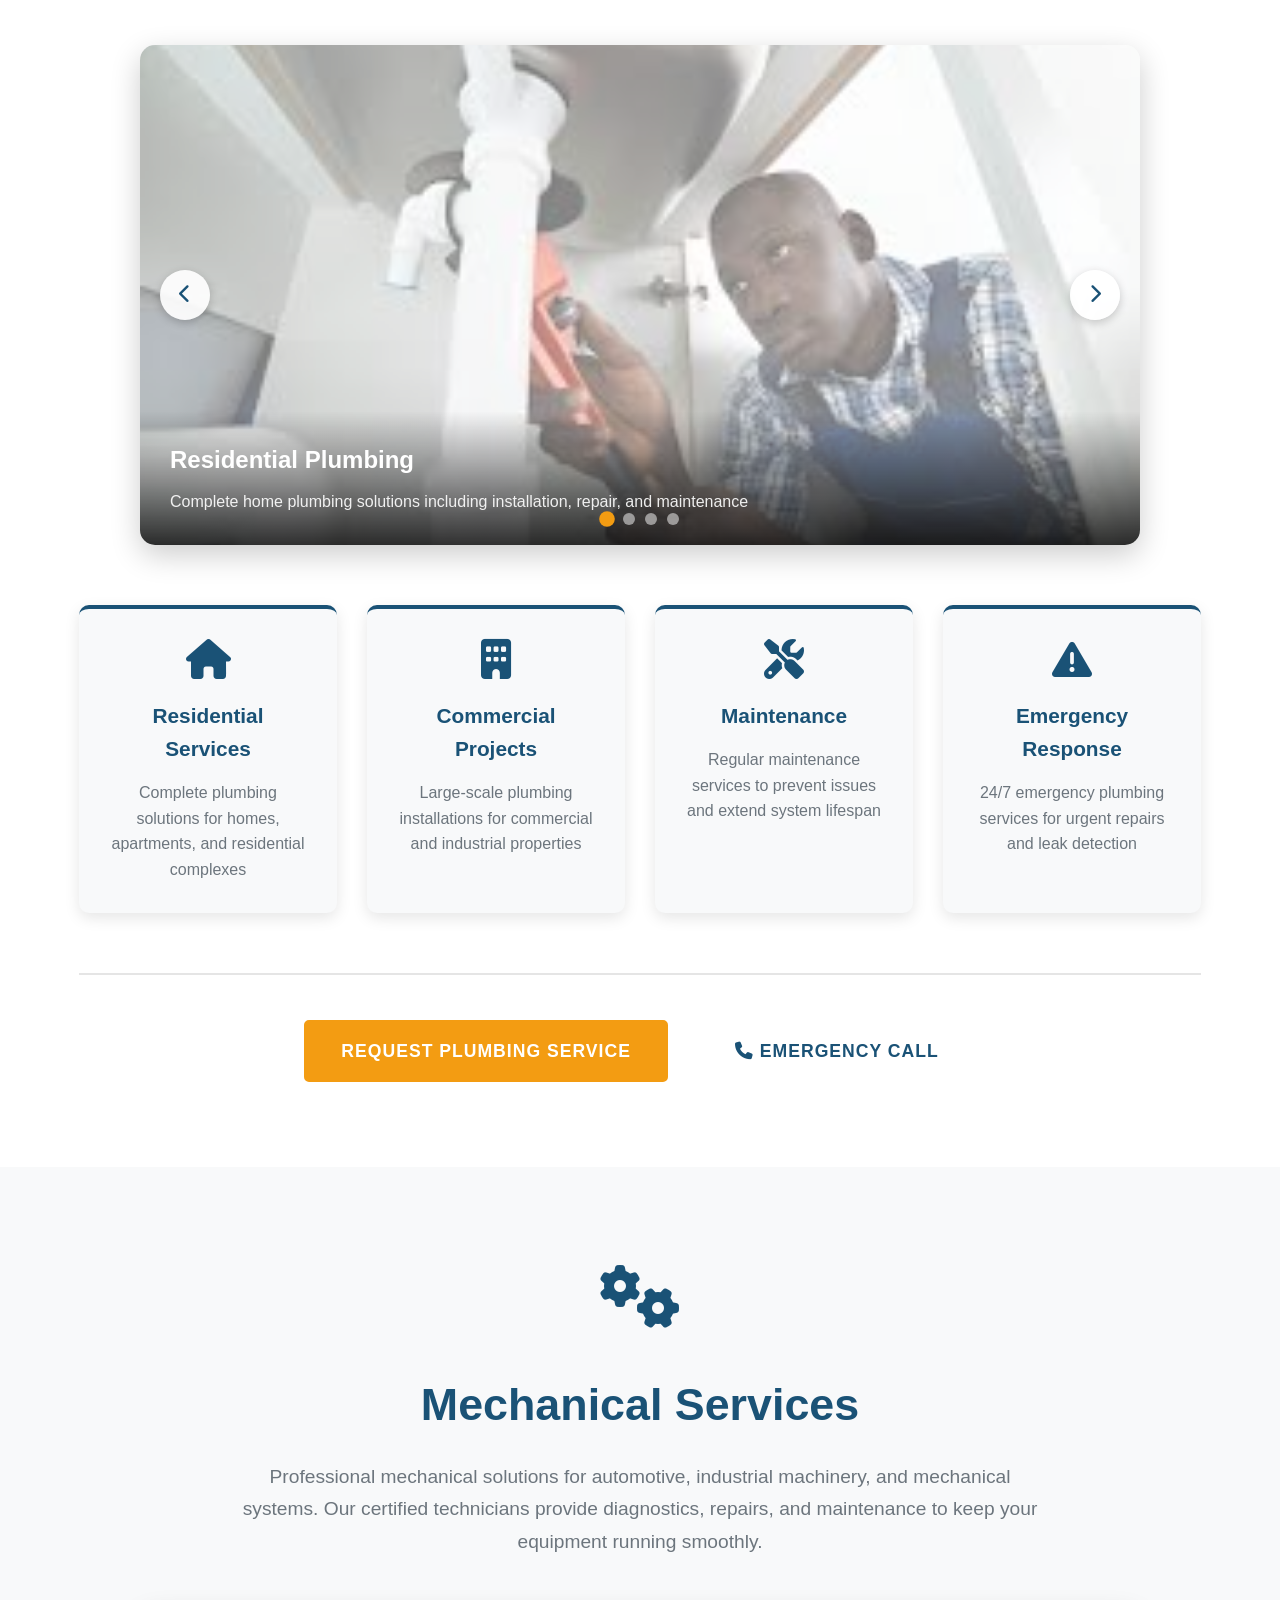
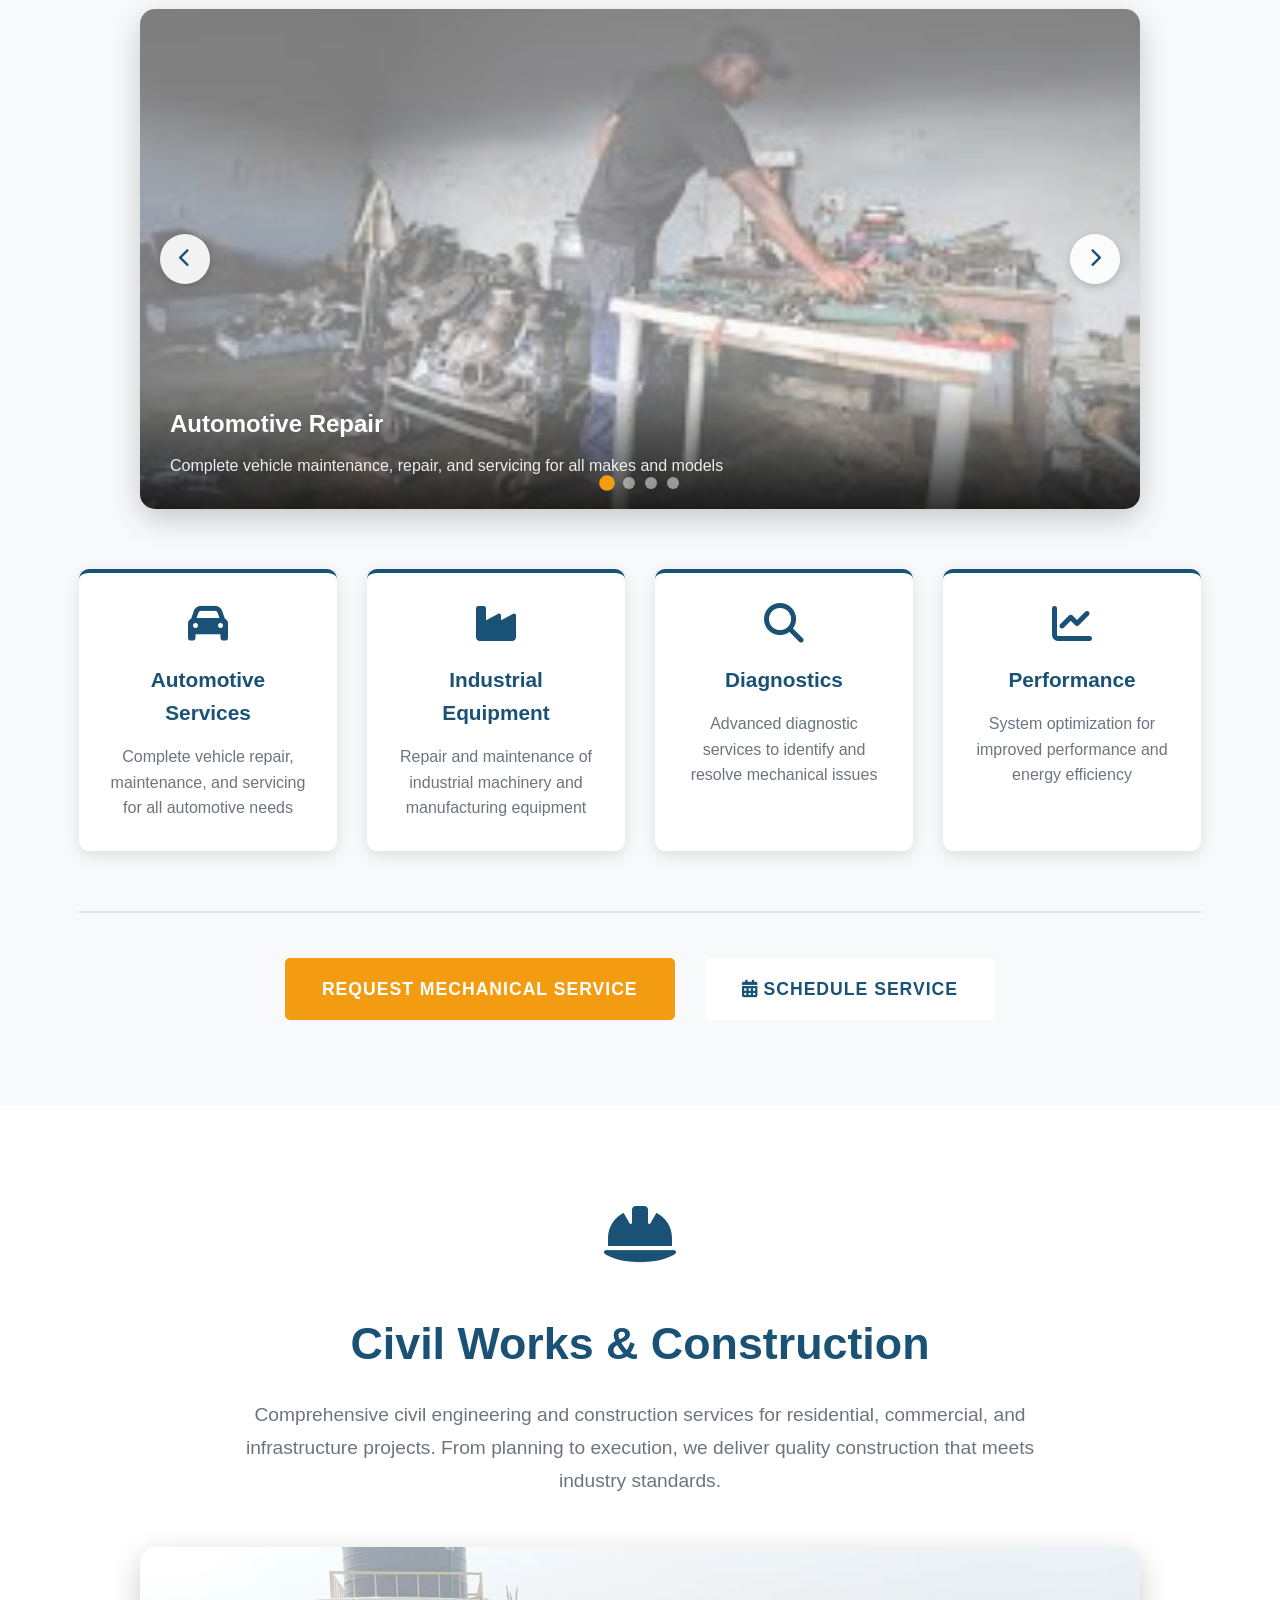
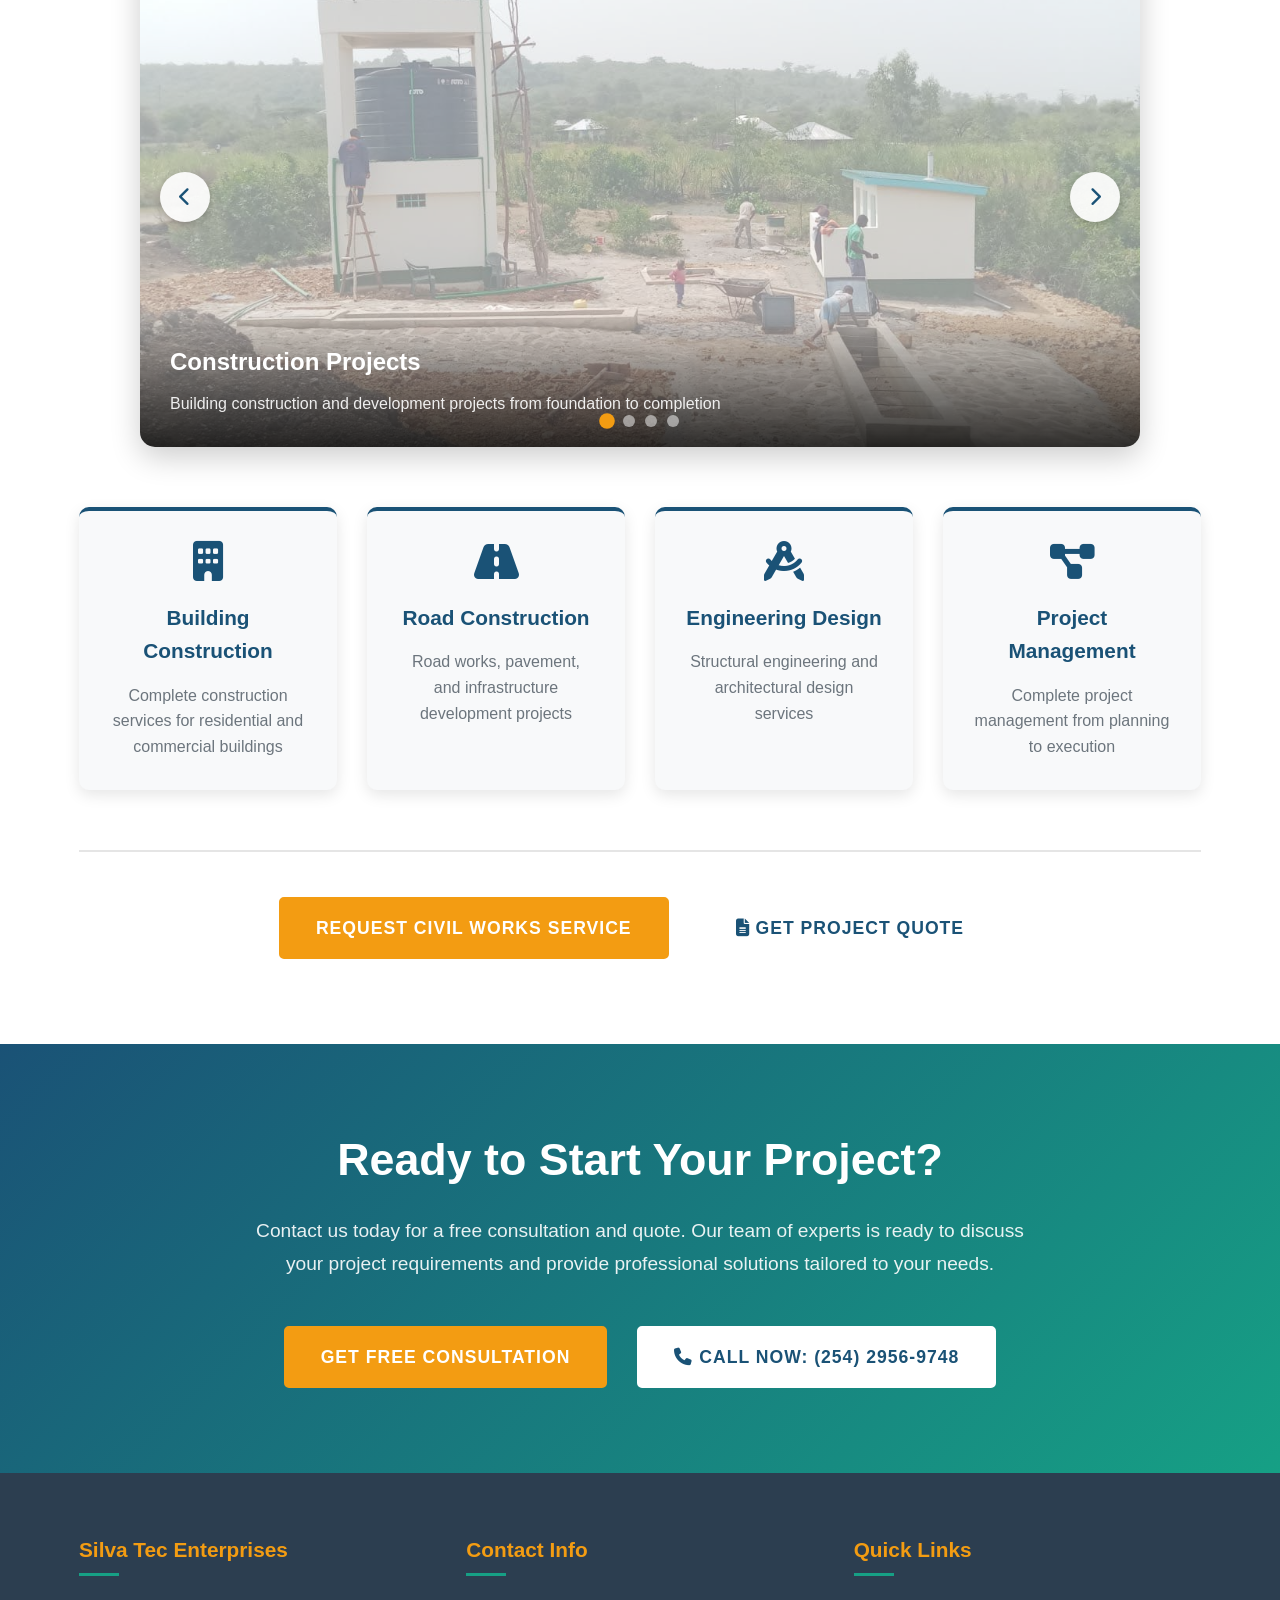
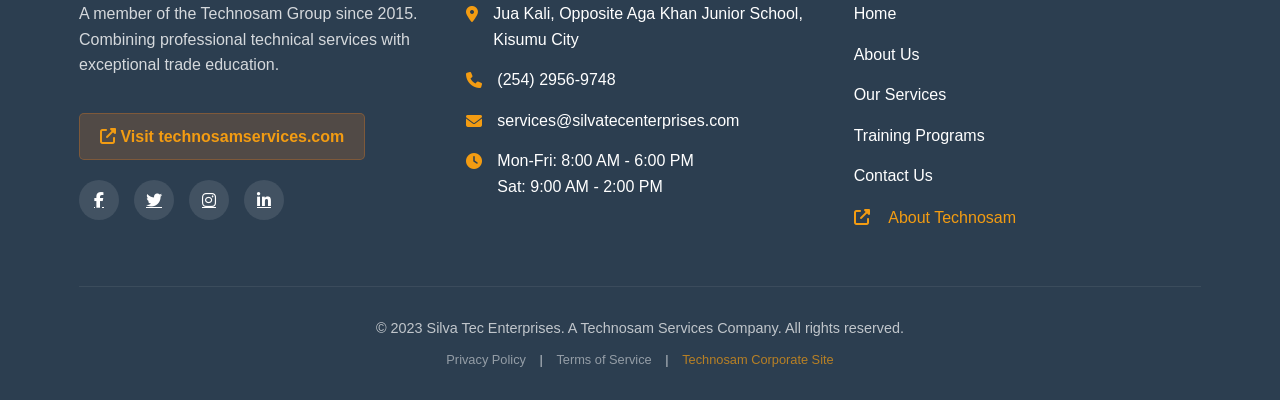
==== commit 6acb7b5d: "services.html" ====
--- a/services.html
+++ b/services.html
@@ -109,194 +109,6 @@
 
     <!-- Plumbing Service -->
     <section class="service-section alt-bg" id="plumbing">
-        <div class="container">
-            <div class="service-header">
-                <div class="service-icon-large">
-                    <i class="fas fa-faucet"></i>
-                </div>
-                <h2>Plumbing & Pipe Fitting</h2>
-                <p class="service-description">Comprehensive plumbing solutions for residential, commercial, and industrial properties. From installation to maintenance and emergency repairs, we ensure efficient water systems that stand the test of time.</p>
-            </div>
-            
-            <!-- Service Sliding Gallery -->
-            <div class="service-gallery">
-                <div class="gallery-container">
-                    <div class="gallery-slider">
-                        <!-- Slide 1 -->
-                        <div class="gallery-slide active">
-                            <img src="pipefit.jpg" alt="Residential Plumbing">
-                            <div class="slide-caption">
-                                <h4>Residential Plumbing</h4>
-                                <p>Complete home plumbing solutions including installation, repair, and maintenance</p>
-                            </div>
-                        </div>
-                        <!-- Slide 2 -->
-                        <div class="gallery-slide">
-                            <img src="plumb1.jpg" alt="Commercial Plumbing">
-                            <div class="slide-caption">
-                                <h4>Commercial Plumbing</h4>
-                                <p>Large-scale commercial plumbing systems for offices, hotels, and institutions</p>
-                            </div>
-                        </div>
-                        <!-- Slide 3 -->
-                        <div class="gallery-slide">
-                            <img src=plumb2.jpg" alt="Pipe Installation">
-                            <div class="slide-caption">
-                                <h4>Pipe Installation</h4>
-                                <p>Professional pipe installation using high-quality materials and techniques</p>
-                            </div>
-                        </div>
-                        <!-- Slide 4 -->
-                        <div class="gallery-slide">
-                            <img src="plumb3.jpeg">
-                            <div class="slide-caption">
-                                <h4>Emergency Repairs</h4>
-                                <p>24/7 emergency plumbing services for urgent repairs and maintenance</p>
-                            </div>
-                        </div>
-                    </div>
-                    
-                    <!-- Gallery Controls -->
-                    <button class="gallery-prev"><i class="fas fa-chevron-left"></i></button>
-                    <button class="gallery-next"><i class="fas fa-chevron-right"></i></button>
-                    
-                    <!-- Gallery Dots -->
-                    <div class="gallery-dots">
-                        <span class="dot active" data-slide="0"></span>
-                        <span class="dot" data-slide="1"></span>
-                        <span class="dot" data-slide="2"></span>
-                        <span class="dot" data-slide="3"></span>
-                    </div>
-                </div>
-            </div>
-            
-            <div class="service-features-grid">
-                <div class="feature">
-                    <i class="fas fa-home"></i>
-                    <h4>Residential Services</h4>
-                    <p>Complete plumbing solutions for homes, apartments, and residential complexes</p>
-                </div>
-                <div class="feature">
-                    <i class="fas fa-building"></i>
-                    <h4>Commercial Projects</h4>
-                    <p>Large-scale plumbing installations for commercial and industrial properties</p>
-                </div>
-                <div class="feature">
-                    <i class="fas fa-tools"></i>
-                    <h4>Maintenance</h4>
-                    <p>Regular maintenance services to prevent issues and extend system lifespan</p>
-                </div>
-                <div class="feature">
-                    <i class="fas fa-exclamation-triangle"></i>
-                    <h4>Emergency Response</h4>
-                    <p>24/7 emergency plumbing services for urgent repairs and leak detection</p>
-                </div>
-            </div>
-            
-            <div class="service-cta">
-                <a href="contact.html" class="cta-button">Request Plumbing Service</a>
-                <a href="tel:+25429569748" class="cta-button secondary">
-                    <i class="fas fa-phone"></i> Emergency Call
-                </a>
-            </div>
-        </div>
-    </section>
-
-     <section class="service-section alt-bg" id="plumbing">
-        <div class="container">
-            <div class="service-header">
-                <div class="service-icon-large">
-                    <i class="fas fa-faucet"></i>
-                </div>
-                <h2>Plumbing & Pipe Fitting</h2>
-                <p class="service-description">Comprehensive plumbing solutions for residential, commercial, and industrial properties. From installation to maintenance and emergency repairs, we ensure efficient water systems that stand the test of time.</p>
-            </div>
-            
-            <!-- Service Sliding Gallery -->
-            <div class="service-gallery">
-                <div class="gallery-container">
-                    <div class="gallery-slider">
-                        <!-- Slide 1 -->
-                        <div class="gallery-slide active">
-                            <img src="pipefit.jpg" alt="Residential Plumbing">
-                            <div class="slide-caption">
-                                <h4>Residential Plumbing</h4>
-                                <p>Complete home plumbing solutions including installation, repair, and maintenance</p>
-                            </div>
-                        </div>
-                        <!-- Slide 2 -->
-                        <div class="gallery-slide">
-                            <img src="plumb1.jpg" alt="Commercial Plumbing">
-                            <div class="slide-caption">
-                                <h4>Commercial Plumbing</h4>
-                                <p>Large-scale commercial plumbing systems for offices, hotels, and institutions</p>
-                            </div>
-                        </div>
-                        <!-- Slide 3 -->
-                        <div class="gallery-slide">
-                            <img src=plumb2.jpg" alt="Pipe Installation">
-                            <div class="slide-caption">
-                                <h4>Pipe Installation</h4>
-                                <p>Professional pipe installation using high-quality materials and techniques</p>
-                            </div>
-                        </div>
-                        <!-- Slide 4 -->
-                        <div class="gallery-slide">
-                            <img src="plumb3.jpeg">
-                            <div class="slide-caption">
-                                <h4>Emergency Repairs</h4>
-                                <p>24/7 emergency plumbing services for urgent repairs and maintenance</p>
-                            </div>
-                        </div>
-                    </div>
-                    
-                    <!-- Gallery Controls -->
-                    <button class="gallery-prev"><i class="fas fa-chevron-left"></i></button>
-                    <button class="gallery-next"><i class="fas fa-chevron-right"></i></button>
-                    
-                    <!-- Gallery Dots -->
-                    <div class="gallery-dots">
-                        <span class="dot active" data-slide="0"></span>
-                        <span class="dot" data-slide="1"></span>
-                        <span class="dot" data-slide="2"></span>
-                        <span class="dot" data-slide="3"></span>
-                    </div>
-                </div>
-            </div>
-            
-            <div class="service-features-grid">
-                <div class="feature">
-                    <i class="fas fa-home"></i>
-                    <h4>Residential Services</h4>
-                    <p>Complete plumbing solutions for homes, apartments, and residential complexes</p>
-                </div>
-                <div class="feature">
-                    <i class="fas fa-building"></i>
-                    <h4>Commercial Projects</h4>
-                    <p>Large-scale plumbing installations for commercial and industrial properties</p>
-                </div>
-                <div class="feature">
-                    <i class="fas fa-tools"></i>
-                    <h4>Maintenance</h4>
-                    <p>Regular maintenance services to prevent issues and extend system lifespan</p>
-                </div>
-                <div class="feature">
-                    <i class="fas fa-exclamation-triangle"></i>
-                    <h4>Emergency Response</h4>
-                    <p>24/7 emergency plumbing services for urgent repairs and leak detection</p>
-                </div>
-            </div>
-            
-            <div class="service-cta">
-                <a href="contact.html" class="cta-button">Request Plumbing Service</a>
-                <a href="tel:+25429569748" class="cta-button secondary">
-                    <i class="fas fa-phone"></i> Emergency Call
-                </a>
-            </div>
-        </div>
-    </section>
-
-     <section class="service-section alt-bg" id="plumbing">
         <div class="container">
             <div class="service-header">
                 <div class="service-icon-large">
@@ -670,3 +482,5 @@
 
 
 
+
+
